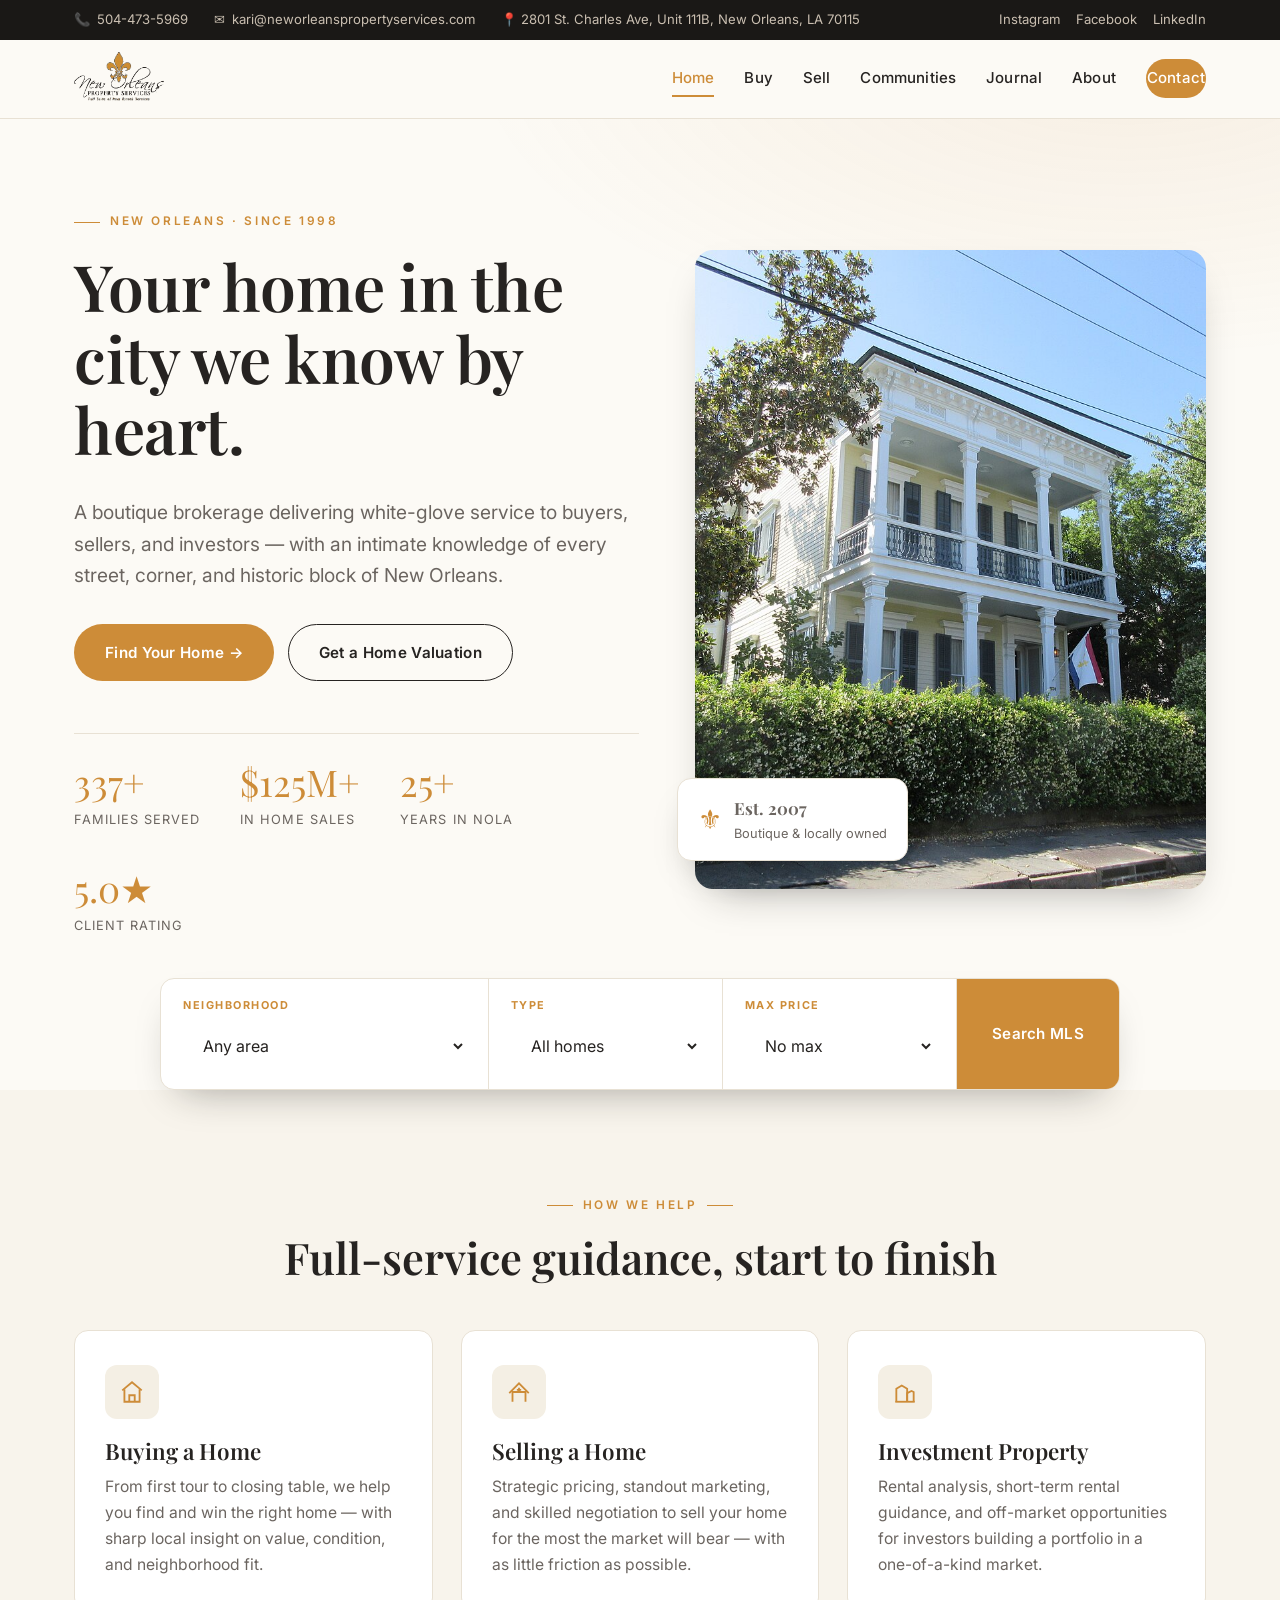
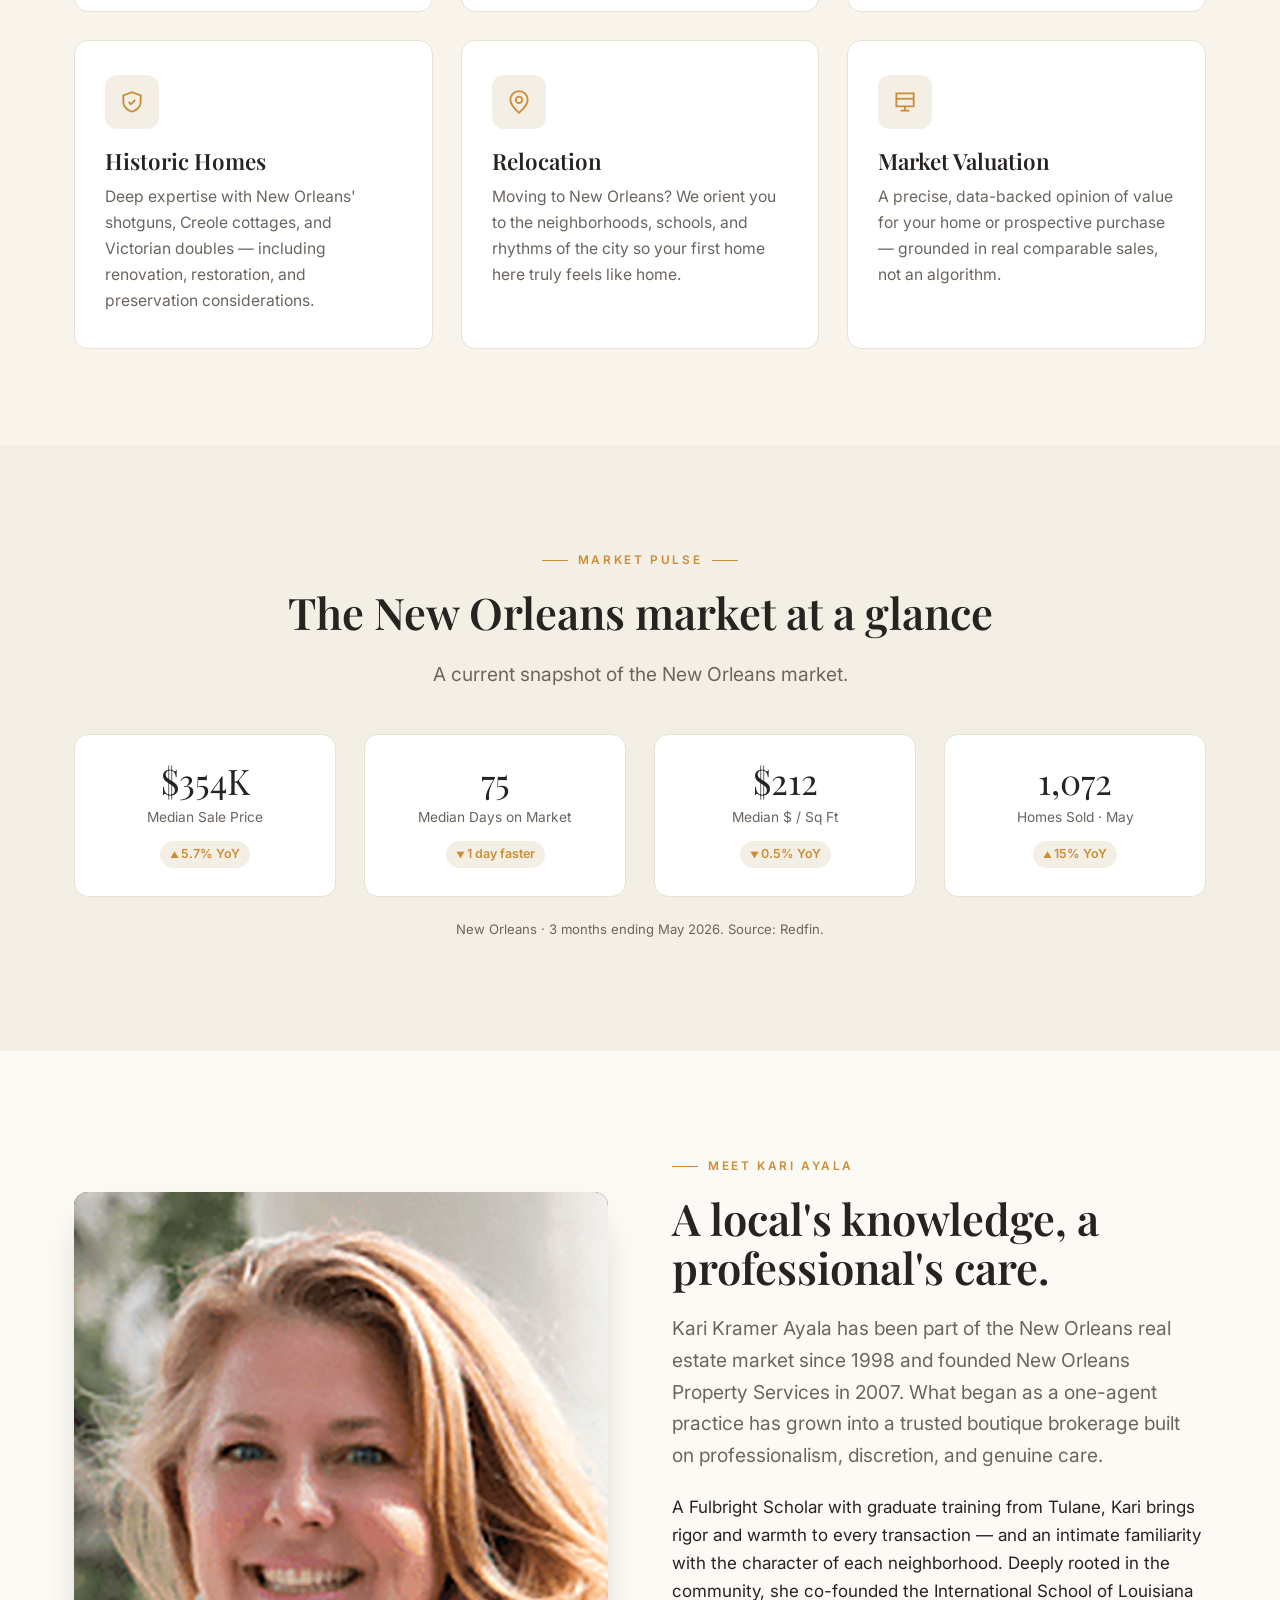
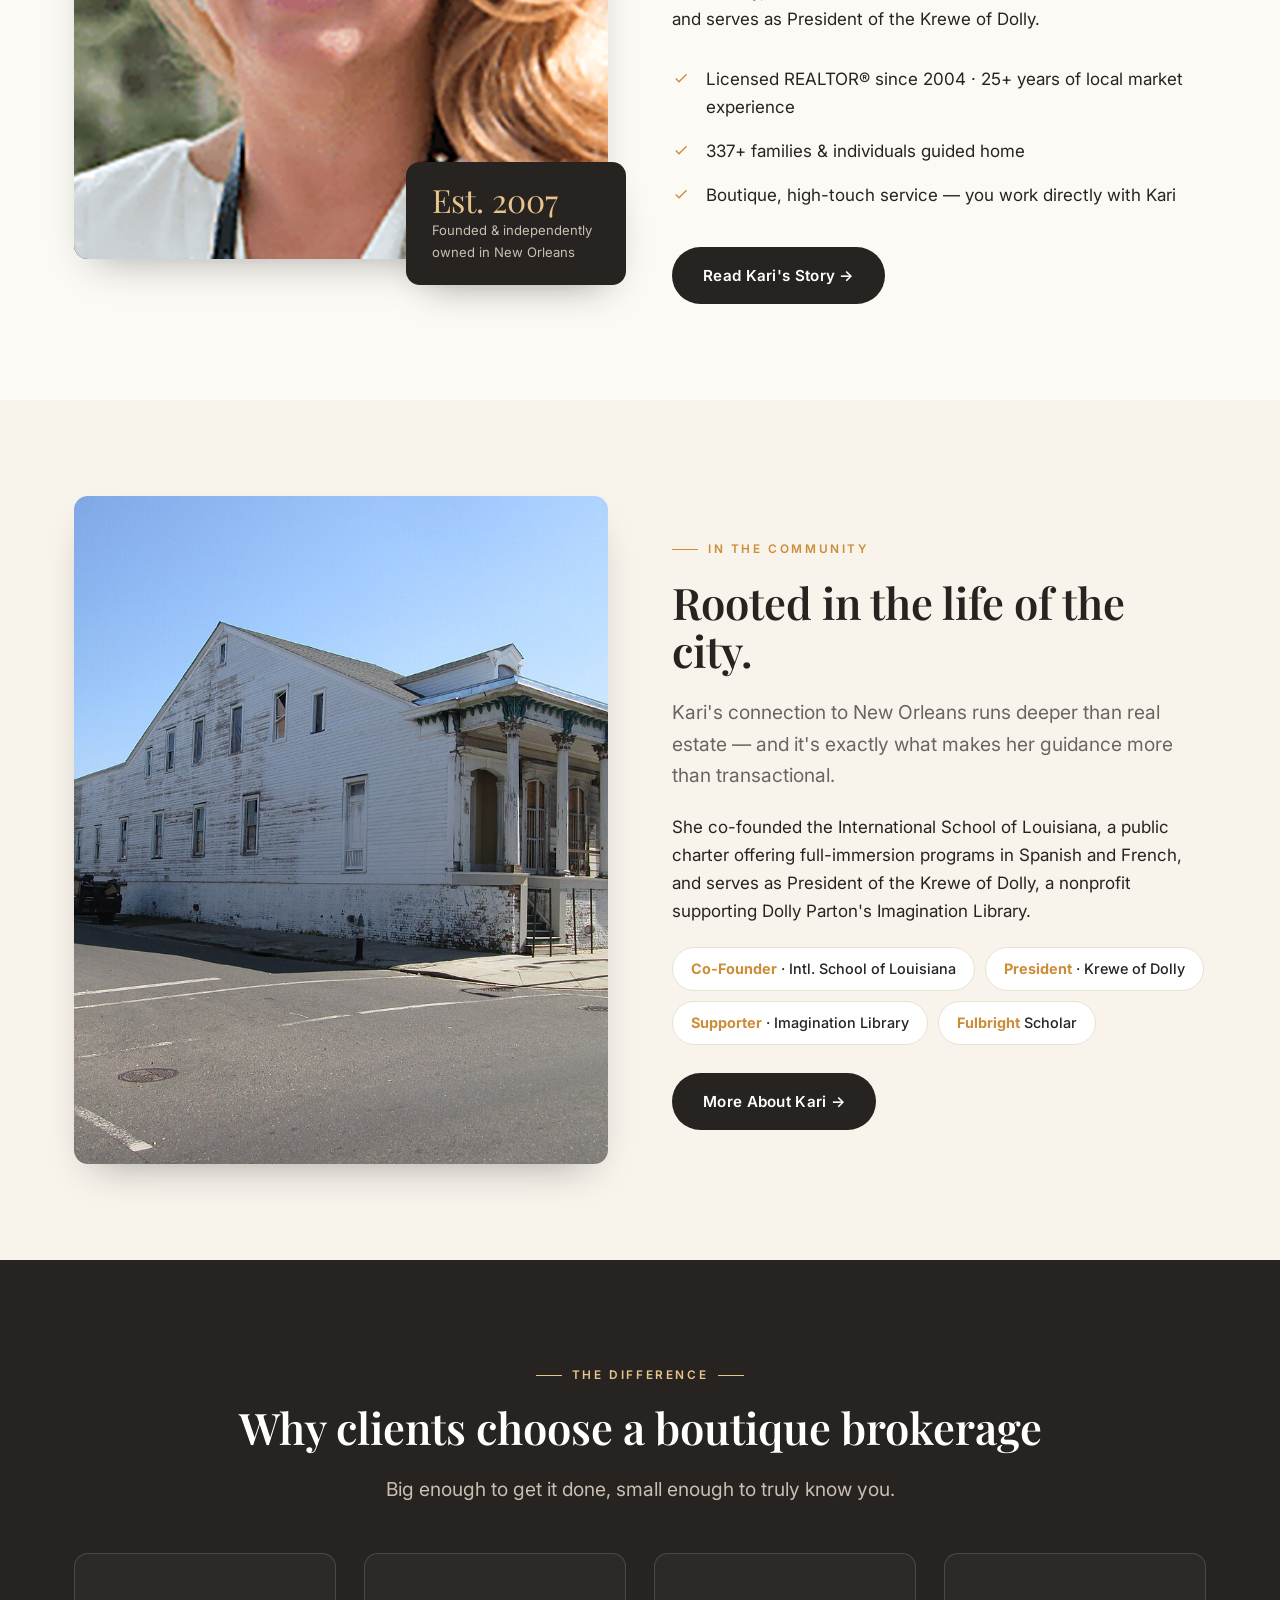
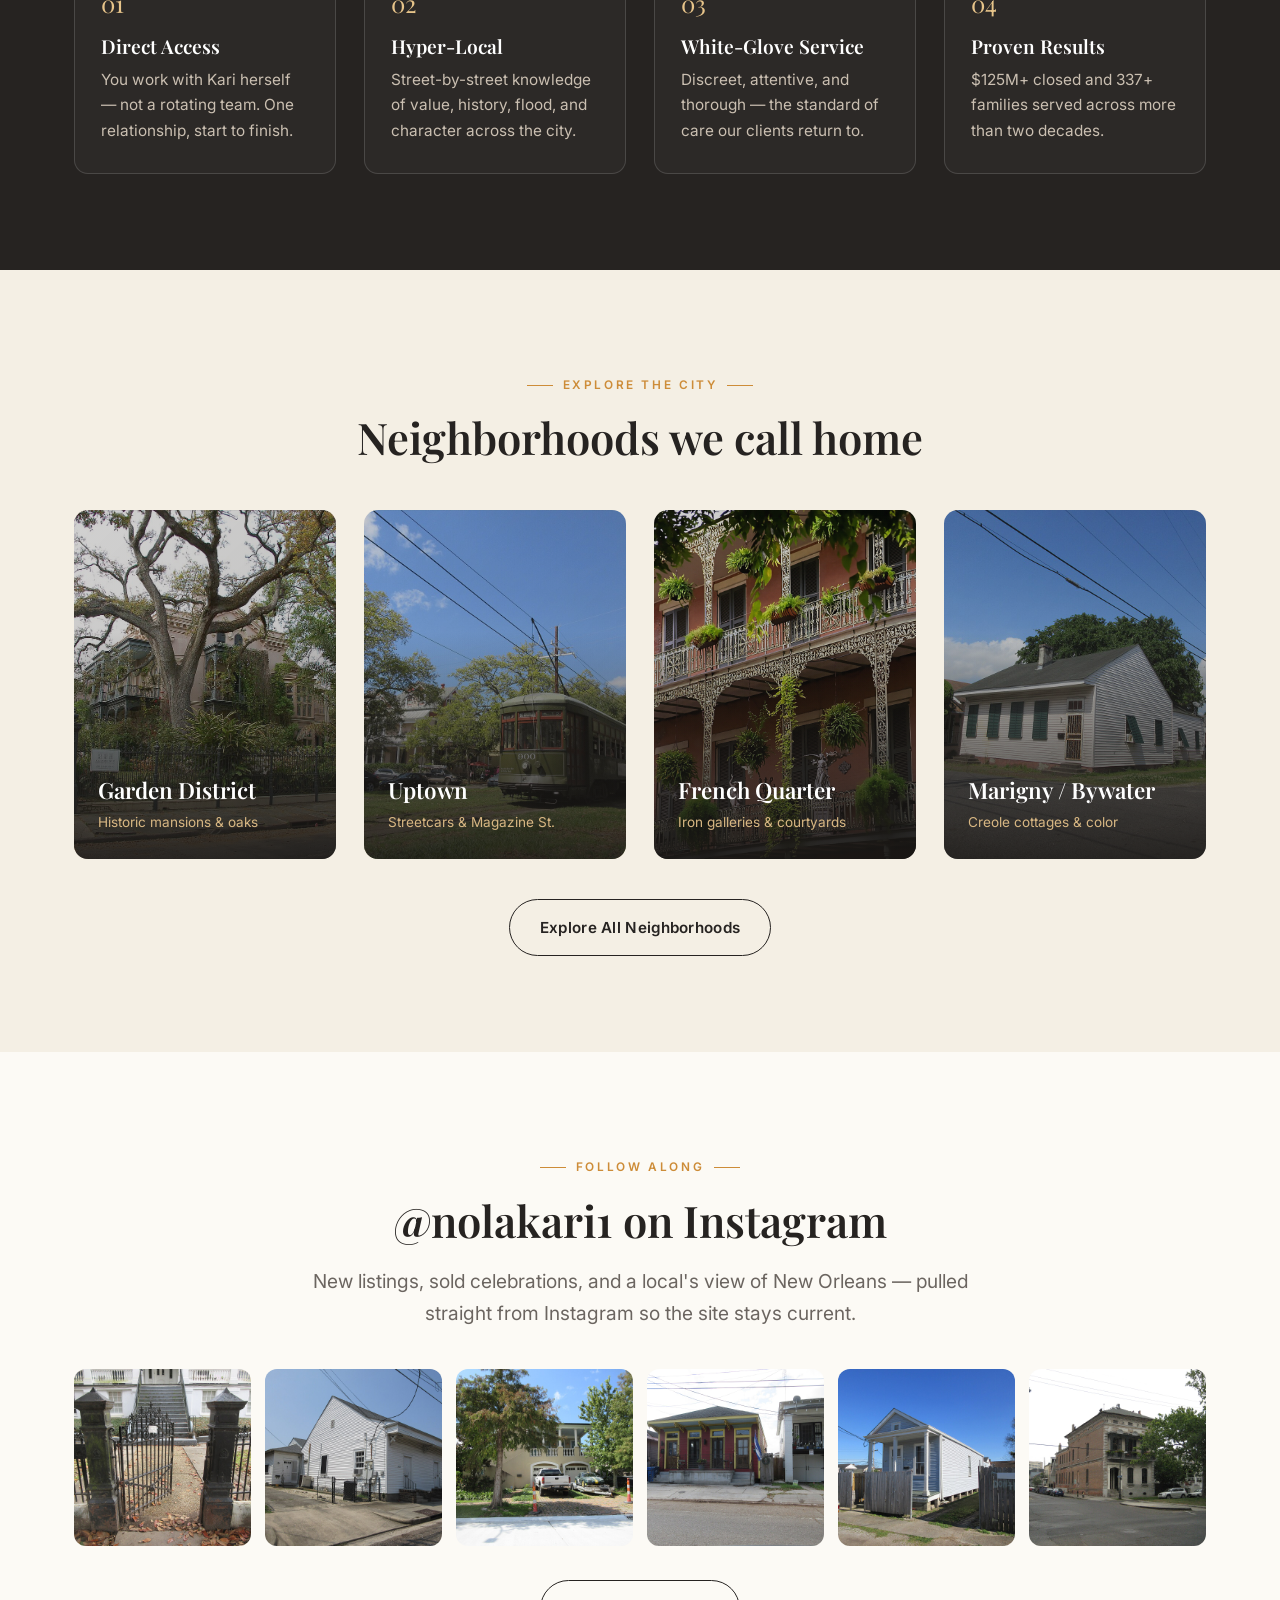
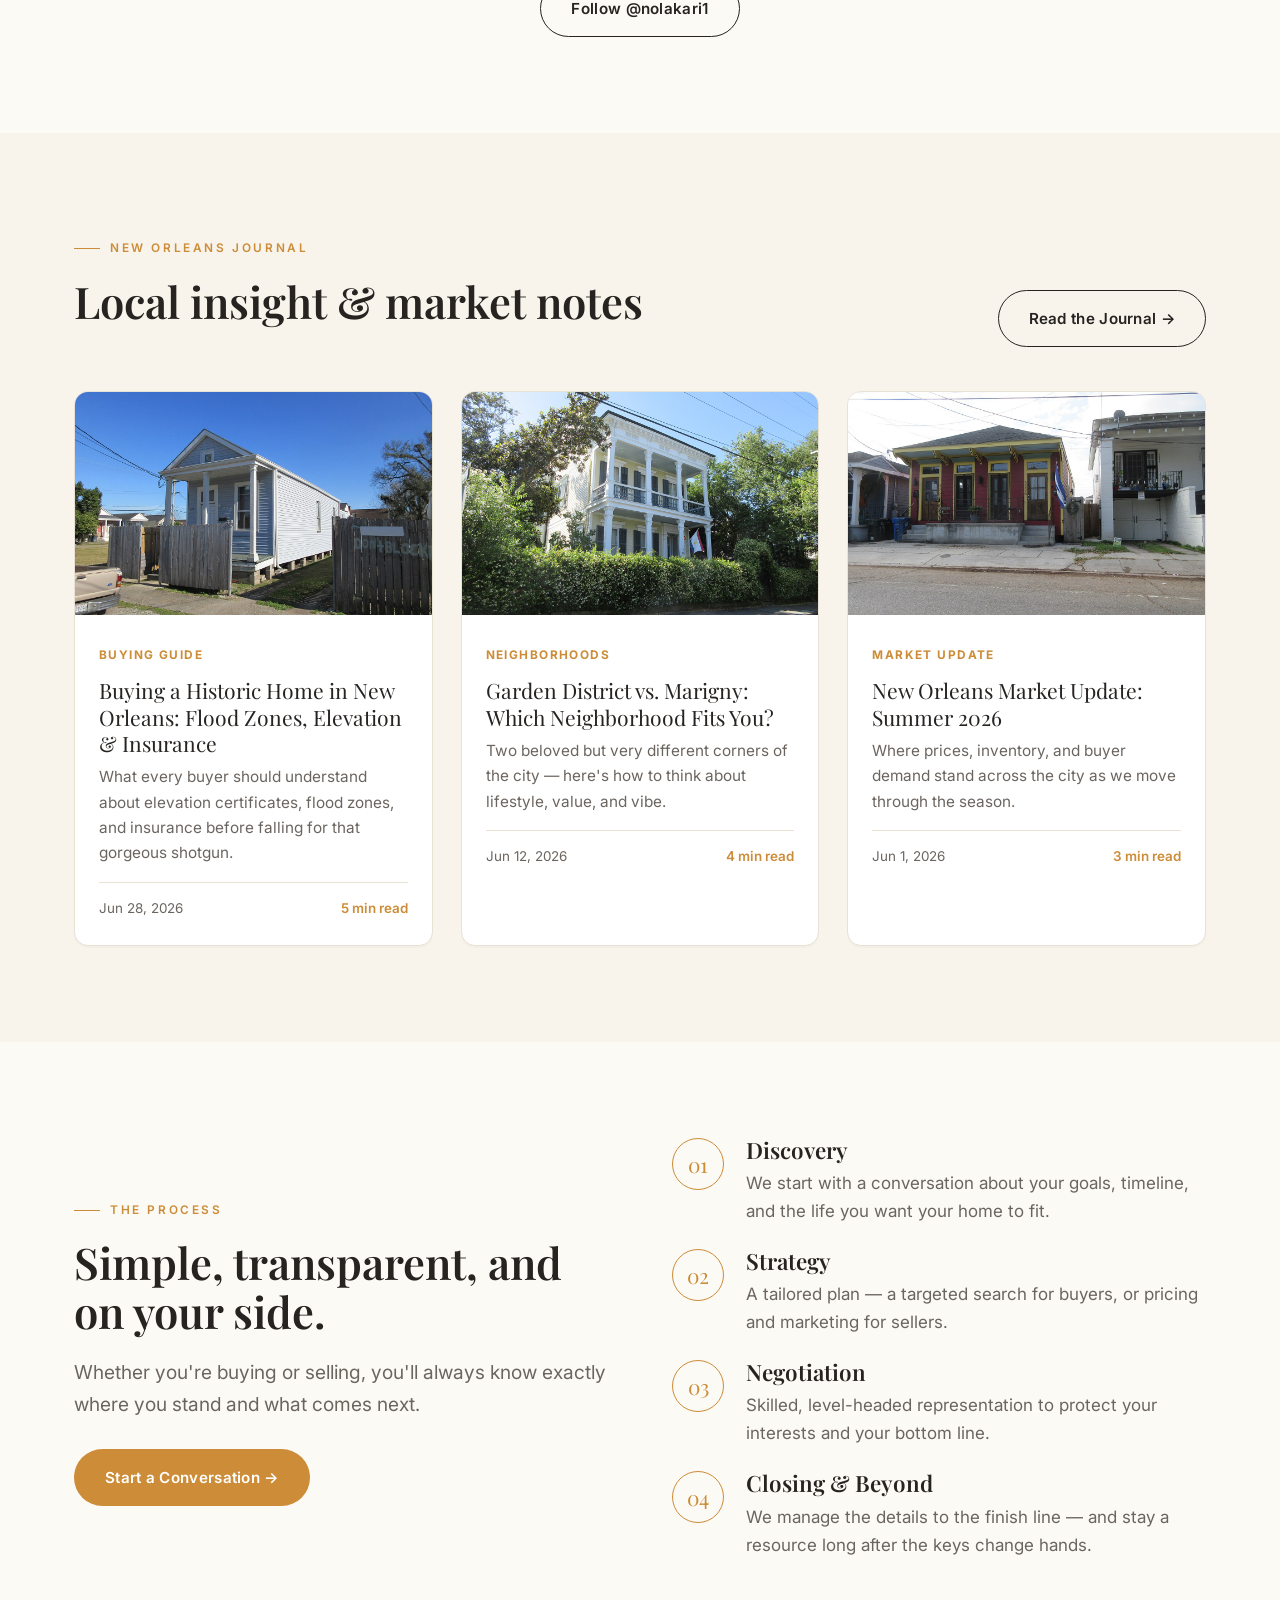
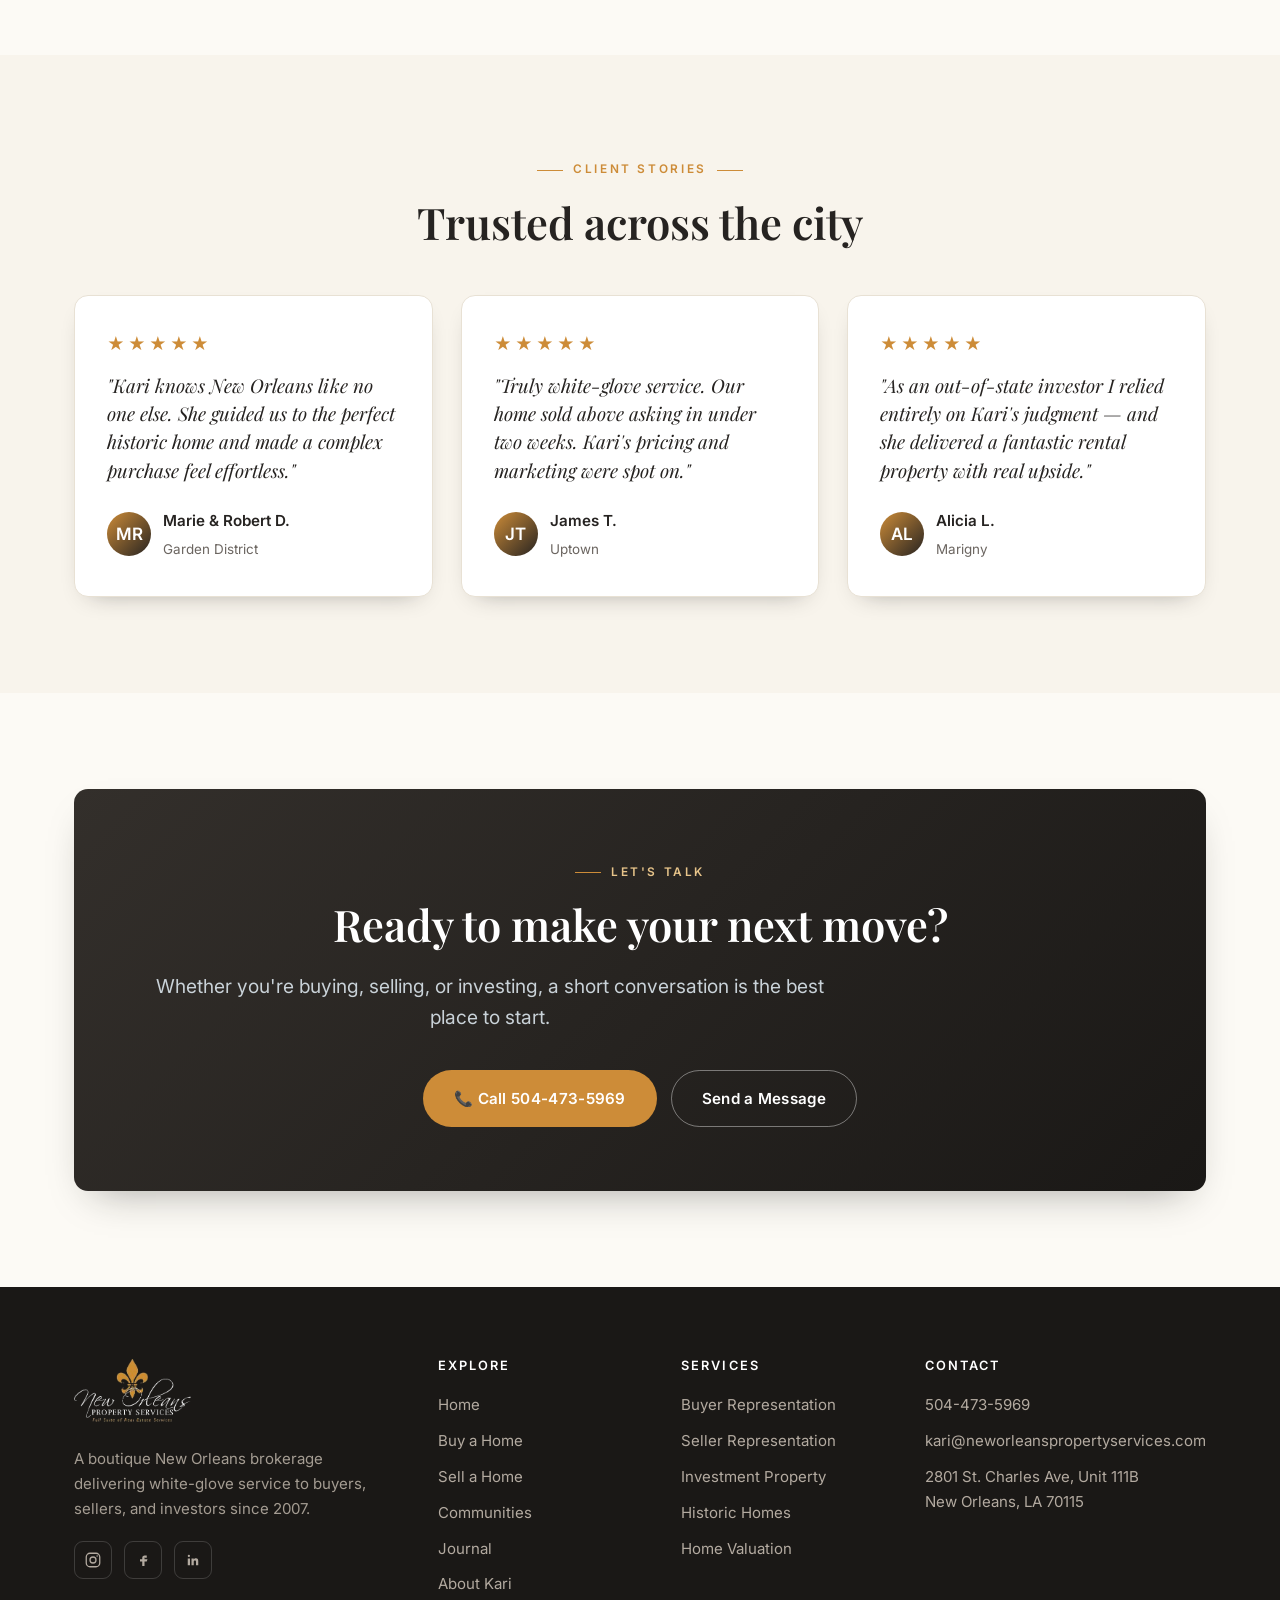
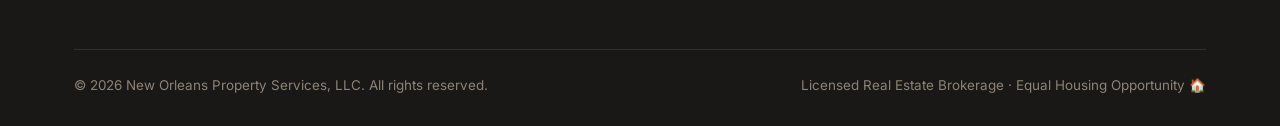
==== index.html @ 8de556d5 "Revert 4 neighborhood tiles to license-clean Commons images (remove Shutterstock/iHOUSEweb stock); a" ====
<!DOCTYPE html>
<html lang="en">
<head>
<meta charset="UTF-8">
<meta name="viewport" content="width=device-width, initial-scale=1">
<title>New Orleans Property Services | Boutique Real Estate — Kari Ayala</title>
<meta name="description" content="Boutique New Orleans real estate brokerage founded in 2007 by Kari Ayala. White-glove service for buyers, sellers & investors — historic homes and local expertise. Call 504-473-5969.">
<link rel="preconnect" href="https://fonts.googleapis.com">
<link rel="preconnect" href="https://fonts.gstatic.com" crossorigin>
<link href="https://fonts.googleapis.com/css2?family=Playfair+Display:wght@500;600;700&family=Inter:wght@400;500;600;700&display=swap" rel="stylesheet">
<link rel="icon" href="assets/logo.png">
<link rel="stylesheet" href="css/styles.css?v=3">
</head>
<body>

<!-- ===== Top bar ===== -->
<div class="topbar">
  <div class="container">
    <div class="topbar__left">
      <span>📞 <a href="tel:5044735969">504-473-5969</a></span>
      <span>✉ <a href="mailto:kari@neworleanspropertyservices.com">kari@neworleanspropertyservices.com</a></span>
      <span>📍 2801 St. Charles Ave, Unit 111B, New Orleans, LA 70115</span>
    </div>
    <div class="topbar__social"><a href="https://www.instagram.com/nolakari1/" target="_blank" rel="noopener">Instagram</a><a href="https://www.facebook.com/neworleanspropertyservices" target="_blank" rel="noopener">Facebook</a><a href="https://www.linkedin.com/in/kari-ayala-2705446/" target="_blank" rel="noopener">LinkedIn</a></div>
  </div>
</div>

<!-- ===== Header ===== -->
<header class="site-header">
  <div class="container">
    <a class="brand" href="index.html"><img class="brand__logo" src="assets/logo-dark.png" alt="New Orleans Property Services"></a>
    <nav class="nav" id="nav">
      <a href="index.html" class="active">Home</a>
      <a href="buyers.html">Buy</a>
      <a href="sellers.html">Sell</a>
      <a href="communities.html">Communities</a>
      <a href="blog.html">Journal</a>
      <a href="about.html">About</a>
      <a href="contact.html" class="btn btn--gold" style="color:#fff">Contact</a>
    </nav>
    <button class="nav-toggle" aria-label="Menu"><span></span><span></span><span></span></button>
  </div>
</header>

<!-- ===== Hero ===== -->
<section class="hero">
  <div class="container hero__grid">
    <div class="hero__text reveal">
      <p class="eyebrow">New Orleans · Since 1998</p>
      <h1>Your home in the city we know by heart.</h1>
      <p class="lead">A boutique brokerage delivering white-glove service to buyers, sellers, and investors — with an intimate knowledge of every street, corner, and historic block of New Orleans.</p>
      <div class="hero__actions">
        <a href="buyers.html" class="btn btn--gold">Find Your Home →</a>
        <a href="sellers.html" class="btn btn--ghost">Get a Home Valuation</a>
      </div>
      <div class="hero__stats">
        <div class="stat"><div class="stat__num">337+</div><div class="stat__label">Families Served</div></div>
        <div class="stat"><div class="stat__num">$125M+</div><div class="stat__label">In Home Sales</div></div>
        <div class="stat"><div class="stat__num">25+</div><div class="stat__label">Years in NOLA</div></div>
        <div class="stat"><div class="stat__num">5.0★</div><div class="stat__label">Client Rating</div></div>
      </div>
    </div>
    <div class="hero__media reveal">
      <img src="assets/nola/gd-mansion.jpg">
      <div class="hero__media-badge"><span class="fleur">⚜</span><span><b>Est. 2007</b><span>Boutique &amp; locally owned</span></span></div>
    </div>
  </div>
</section>

<!-- ===== Search bar (maps to IDX search) ===== -->
<div class="container">
  <form class="searchbar" data-demo>
    <div class="field">
      <label>Neighborhood</label>
      <select><option>Any area</option><option>Garden District</option><option>Uptown</option><option>French Quarter</option><option>Marigny / Bywater</option><option>Lakeview</option><option>Mid-City</option></select>
    </div>
    <div class="field">
      <label>Type</label>
      <select><option>All homes</option><option>Single-family</option><option>Historic / Creole</option><option>Condo</option><option>Multi-family</option><option>Investment</option></select>
    </div>
    <div class="field">
      <label>Max Price</label>
      <select><option>No max</option><option>$400k</option><option>$600k</option><option>$800k</option><option>$1M+</option></select>
    </div>
    <button class="btn btn--gold" type="submit">Search MLS</button>
  </form>
</div>


<!-- ===== Services ===== -->
<section class="section tone-cream">
  <div class="container">
    <div class="center reveal">
      <p class="eyebrow">How We Help</p>
      <h2>Full-service guidance, start to finish</h2>
    </div>
    <div class="grid grid--3 reveal" style="margin-top:48px">
      <div class="service">
        <div class="service__icon"><svg viewBox="0 0 24 24" fill="none" stroke="currentColor" stroke-width="1.7"><path d="M3 10.5 12 3l9 7.5"/><path d="M5 9.5V21h14V9.5"/><path d="M9.5 21v-6h5v6"/></svg></div>
        <h3>Buying a Home</h3>
        <p>From first tour to closing table, we help you find and win the right home — with sharp local insight on value, condition, and neighborhood fit.</p>
      </div>
      <div class="service">
        <div class="service__icon"><svg viewBox="0 0 24 24" fill="none" stroke="currentColor" stroke-width="1.7"><path d="M3 13 12 4l9 9"/><path d="M6 21V12h12v9"/><path d="M12 8v4M10 10h4"/></svg></div>
        <h3>Selling a Home</h3>
        <p>Strategic pricing, standout marketing, and skilled negotiation to sell your home for the most the market will bear — with as little friction as possible.</p>
      </div>
      <div class="service">
        <div class="service__icon"><svg viewBox="0 0 24 24" fill="none" stroke="currentColor" stroke-width="1.7"><path d="M3 21h18"/><path d="M4 21V9l5-3 5 3v12"/><path d="M14 21V13l4-2 2 1v9"/></svg></div>
        <h3>Investment Property</h3>
        <p>Rental analysis, short-term rental guidance, and off-market opportunities for investors building a portfolio in a one-of-a-kind market.</p>
      </div>
      <div class="service">
        <div class="service__icon"><svg viewBox="0 0 24 24" fill="none" stroke="currentColor" stroke-width="1.7"><path d="M12 3 4 6v6c0 5 3.5 7.5 8 9 4.5-1.5 8-4 8-9V6z"/><path d="m9 12 2 2 4-4"/></svg></div>
        <h3>Historic Homes</h3>
        <p>Deep expertise with New Orleans' shotguns, Creole cottages, and Victorian doubles — including renovation, restoration, and preservation considerations.</p>
      </div>
      <div class="service">
        <div class="service__icon"><svg viewBox="0 0 24 24" fill="none" stroke="currentColor" stroke-width="1.7"><circle cx="12" cy="10" r="3"/><path d="M12 2a8 8 0 0 0-8 8c0 5 8 12 8 12s8-7 8-12a8 8 0 0 0-8-8Z"/></svg></div>
        <h3>Relocation</h3>
        <p>Moving to New Orleans? We orient you to the neighborhoods, schools, and rhythms of the city so your first home here truly feels like home.</p>
      </div>
      <div class="service">
        <div class="service__icon"><svg viewBox="0 0 24 24" fill="none" stroke="currentColor" stroke-width="1.7"><path d="M4 4h16v12H4z"/><path d="M4 9h16"/><path d="M8 20h8M12 16v4"/></svg></div>
        <h3>Market Valuation</h3>
        <p>A precise, data-backed opinion of value for your home or prospective purchase — grounded in real comparable sales, not an algorithm.</p>
      </div>
    </div>
  </div>
</section>

<!-- ===== Market pulse ===== -->
<section class="section tone-paper2">
  <div class="container">
    <div class="center reveal">
      <p class="eyebrow">Market Pulse</p>
      <h2>The New Orleans market at a glance</h2>
      <p class="lead center">A current snapshot of the New Orleans market.</p>
    </div>
    <div class="grid grid--4 reveal" style="margin-top:44px">
      <div class="mstat"><div class="n">$354K</div><div class="l">Median Sale Price</div><div class="d up">5.7% YoY</div></div>
      <div class="mstat"><div class="n">75</div><div class="l">Median Days on Market</div><div class="d dn">1 day faster</div></div>
      <div class="mstat"><div class="n">$212</div><div class="l">Median $ / Sq Ft</div><div class="d dn">0.5% YoY</div></div>
      <div class="mstat"><div class="n">1,072</div><div class="l">Homes Sold &middot; May</div><div class="d up">15% YoY</div></div>
    </div>
    <p class="center" style="color:var(--muted);font-size:.82rem;margin-top:22px">New Orleans &middot; 3 months ending May 2026. Source: <a href="https://www.redfin.com/city/14233/LA/New-Orleans/housing-market" target="_blank" rel="noopener">Redfin</a>.</p>
  </div>
</section>

<!-- ===== About split ===== -->
<section class="section">
  <div class="container">
    <div class="split">
      <div class="split__media reveal">
        <img src="assets/kari.png" alt="Kari Ayala, founder of New Orleans Property Services">
        <div class="split__badge"><div class="num">Est. 2007</div><div class="lbl">Founded &amp; independently owned in New Orleans</div></div>
      </div>
      <div class="reveal">
        <p class="eyebrow">Meet Kari Ayala</p>
        <h2>A local's knowledge, a professional's care.</h2>
        <p class="lead">Kari Kramer Ayala has been part of the New Orleans real estate market since 1998 and founded New Orleans Property Services in 2007. What began as a one-agent practice has grown into a trusted boutique brokerage built on professionalism, discretion, and genuine care.</p>
        <p>A Fulbright Scholar with graduate training from Tulane, Kari brings rigor and warmth to every transaction — and an intimate familiarity with the character of each neighborhood. Deeply rooted in the community, she co-founded the International School of Louisiana and serves as President of the Krewe of Dolly.</p>
        <ul class="check">
          <li>Licensed REALTOR® since 2004 · 25+ years of local market experience</li>
          <li>337+ families &amp; individuals guided home</li>
          <li>Boutique, high-touch service — you work directly with Kari</li>
        </ul>
        <div style="margin-top:30px"><a href="about.html" class="btn btn--dark">Read Kari's Story →</a></div>
      </div>
    </div>
  </div>
</section>

<!-- ===== In the community ===== -->
<section class="section tone-cream">
  <div class="container">
    <div class="split">
      <div class="split__media reveal"><img src="assets/nola/foti-mansion.jpg" alt="An elegant historic New Orleans mansion"></div>
      <div class="reveal">
        <p class="eyebrow">In the Community</p>
        <h2>Rooted in the life of the city.</h2>
        <p class="lead">Kari's connection to New Orleans runs deeper than real estate — and it's exactly what makes her guidance more than transactional.</p>
        <p>She co-founded the International School of Louisiana, a public charter offering full-immersion programs in Spanish and French, and serves as President of the Krewe of Dolly, a nonprofit supporting Dolly Parton's Imagination Library.</p>
        <ul class="pills">
          <li><b>Co-Founder</b> · Intl. School of Louisiana</li>
          <li><b>President</b> · Krewe of Dolly</li>
          <li><b>Supporter</b> · Imagination Library</li>
          <li><b>Fulbright</b> Scholar</li>
        </ul>
        <div style="margin-top:28px"><a href="about.html" class="btn btn--dark">More About Kari →</a></div>
      </div>
    </div>
  </div>
</section>

<!-- ===== Why choose (dark) ===== -->
<section class="section tone-dark">
  <div class="container">
    <div class="center reveal">
      <p class="eyebrow">The Difference</p>
      <h2>Why clients choose a boutique brokerage</h2>
      <p class="lead center">Big enough to get it done, small enough to truly know you.</p>
    </div>
    <div class="grid grid--4 reveal" style="margin-top:48px">
      <div class="value"><div class="num">01</div><h3>Direct Access</h3><p>You work with Kari herself — not a rotating team. One relationship, start to finish.</p></div>
      <div class="value"><div class="num">02</div><h3>Hyper-Local</h3><p>Street-by-street knowledge of value, history, flood, and character across the city.</p></div>
      <div class="value"><div class="num">03</div><h3>White-Glove Service</h3><p>Discreet, attentive, and thorough — the standard of care our clients return to.</p></div>
      <div class="value"><div class="num">04</div><h3>Proven Results</h3><p>$125M+ closed and 337+ families served across more than two decades.</p></div>
    </div>
  </div>
</section>

<!-- ===== Neighborhoods ===== -->
<section class="section tone-paper2">
  <div class="container">
    <div class="center reveal">
      <p class="eyebrow">Explore the City</p>
      <h2>Neighborhoods we call home</h2>
    </div>
    <div class="grid grid--4 reveal" style="margin-top:48px">
      <a class="hood" href="communities.html" style="background-image:linear-gradient(135deg,rgba(26,24,22,.2),rgba(26,24,22,.3)),url('assets/nola/gd-2008.jpg')"><span class="hood__label"><h3>Garden District</h3><span>Historic mansions &amp; oaks</span></span></a>
      <a class="hood" href="communities.html" style="background-image:linear-gradient(135deg,rgba(26,24,22,.2),rgba(26,24,22,.3)),url('assets/nola/streetcar.jpg')"><span class="hood__label"><h3>Uptown</h3><span>Streetcars &amp; Magazine St.</span></span></a>
      <a class="hood" href="communities.html" style="background-image:linear-gradient(135deg,rgba(26,24,22,.2),rgba(26,24,22,.3)),url('assets/nola/fq-balcony.jpg')"><span class="hood__label"><h3>French Quarter</h3><span>Iron galleries &amp; courtyards</span></span></a>
      <a class="hood" href="communities.html" style="background-image:linear-gradient(135deg,rgba(26,24,22,.2),rgba(26,24,22,.3)),url('assets/nola/marigny-cottage.jpg')"><span class="hood__label"><h3>Marigny / Bywater</h3><span>Creole cottages &amp; color</span></span></a>
    </div>
    <div class="center" style="margin-top:40px"><a href="communities.html" class="btn btn--ghost">Explore All Neighborhoods</a></div>
  </div>
</section>

<!-- ===== Instagram ===== -->
<section class="section">
  <div class="container">
    <div class="center reveal">
      <p class="eyebrow">Follow Along</p>
      <h2>@nolakari1 on Instagram</h2>
      <p class="lead center">New listings, sold celebrations, and a local's view of New Orleans — pulled straight from Instagram so the site stays current.</p>
    </div>
    <div class="ig-grid reveal" style="margin-top:40px">
      <a href="#" class="ig-tile" style="background-image:url('assets/nola/hoffman-mansion.jpg')"></a>
      <a href="#" class="ig-tile" style="background-image:url('assets/nola/bywater-cottage.jpg')"></a>
      <a href="#" class="ig-tile" style="background-image:url('assets/nola/lakeview.jpg')"></a>
      <a href="#" class="ig-tile" style="background-image:url('assets/nola/midcity.jpg')"></a>
      <a href="#" class="ig-tile" style="background-image:url('assets/nola/shotgun-01.jpg')"></a>
      <a href="#" class="ig-tile" style="background-image:url('assets/nola/lanaux-mansion.jpg')"></a>
    </div>
    <div class="center" style="margin-top:34px"><a href="#" class="btn btn--ghost">Follow @nolakari1</a></div>
  </div>
</section>

<!-- ===== NOLA Journal ===== -->
<section class="section tone-cream">
  <div class="container">
    <div class="reveal" style="display:flex;justify-content:space-between;align-items:flex-end;flex-wrap:wrap;gap:16px">
      <div><p class="eyebrow">New Orleans Journal</p><h2>Local insight &amp; market notes</h2></div>
      <a href="blog.html" class="btn btn--ghost">Read the Journal →</a>
    </div>
    <div class="grid grid--3 reveal" style="margin-top:44px">
      <article class="card post">
        <div class="post__media" style="background-image:url('assets/nola/shotgun-01.jpg')"></div>
        <div class="post__body">
          <span class="post__cat">Buying Guide</span>
          <a href="blog.html" class="post__title" style="display:block">Buying a Historic Home in New Orleans: Flood Zones, Elevation &amp; Insurance</a>
          <p class="post__excerpt">What every buyer should understand about elevation certificates, flood zones, and insurance before falling for that gorgeous shotgun.</p>
          <div class="post__meta"><span>Jun 28, 2026</span><span class="post__read">5 min read</span></div>
        </div>
      </article>
      <article class="card post">
        <div class="post__media" style="background-image:url('assets/nola/gd-mansion.jpg')"></div>
        <div class="post__body">
          <span class="post__cat">Neighborhoods</span>
          <a href="blog.html" class="post__title" style="display:block">Garden District vs. Marigny: Which Neighborhood Fits You?</a>
          <p class="post__excerpt">Two beloved but very different corners of the city — here's how to think about lifestyle, value, and vibe.</p>
          <div class="post__meta"><span>Jun 12, 2026</span><span class="post__read">4 min read</span></div>
        </div>
      </article>
      <article class="card post">
        <div class="post__media" style="background-image:url('assets/nola/midcity.jpg')"></div>
        <div class="post__body">
          <span class="post__cat">Market Update</span>
          <a href="blog.html" class="post__title" style="display:block">New Orleans Market Update: Summer 2026</a>
          <p class="post__excerpt">Where prices, inventory, and buyer demand stand across the city as we move through the season.</p>
          <div class="post__meta"><span>Jun 1, 2026</span><span class="post__read">3 min read</span></div>
        </div>
      </article>
    </div>
  </div>
</section>

<!-- ===== Process ===== -->
<section class="section">
  <div class="container">
    <div class="split">
      <div class="reveal">
        <p class="eyebrow">The Process</p>
        <h2>Simple, transparent, and on your side.</h2>
        <p class="lead">Whether you're buying or selling, you'll always know exactly where you stand and what comes next.</p>
        <div style="margin-top:28px"><a href="contact.html" class="btn btn--gold">Start a Conversation →</a></div>
      </div>
      <div class="steps reveal">
        <div class="step"><div class="step__no"></div><div><h3>Discovery</h3><p>We start with a conversation about your goals, timeline, and the life you want your home to fit.</p></div></div>
        <div class="step"><div class="step__no"></div><div><h3>Strategy</h3><p>A tailored plan — a targeted search for buyers, or pricing and marketing for sellers.</p></div></div>
        <div class="step"><div class="step__no"></div><div><h3>Negotiation</h3><p>Skilled, level-headed representation to protect your interests and your bottom line.</p></div></div>
        <div class="step"><div class="step__no"></div><div><h3>Closing &amp; Beyond</h3><p>We manage the details to the finish line — and stay a resource long after the keys change hands.</p></div></div>
      </div>
    </div>
  </div>
</section>

<!-- ===== Testimonials ===== -->
<section class="section tone-cream">
  <div class="container">
    <div class="center reveal">
      <p class="eyebrow">Client Stories</p>
      <h2>Trusted across the city</h2>
    </div>
    <div class="grid grid--3 reveal" style="margin-top:48px">
      <div class="quote">
        <div class="quote__stars">★★★★★</div>
        <p>"Kari knows New Orleans like no one else. She guided us to the perfect historic home and made a complex purchase feel effortless."</p>
        <div class="quote__by"><span class="quote__avatar">MR</span><span><span class="quote__name">Marie &amp; Robert D.</span><br><span class="quote__loc">Garden District</span></span></div>
      </div>
      <div class="quote">
        <div class="quote__stars">★★★★★</div>
        <p>"Truly white-glove service. Our home sold above asking in under two weeks. Kari's pricing and marketing were spot on."</p>
        <div class="quote__by"><span class="quote__avatar">JT</span><span><span class="quote__name">James T.</span><br><span class="quote__loc">Uptown</span></span></div>
      </div>
      <div class="quote">
        <div class="quote__stars">★★★★★</div>
        <p>"As an out-of-state investor I relied entirely on Kari's judgment — and she delivered a fantastic rental property with real upside."</p>
        <div class="quote__by"><span class="quote__avatar">AL</span><span><span class="quote__name">Alicia L.</span><br><span class="quote__loc">Marigny</span></span></div>
      </div>
    </div>
  </div>
</section>

<!-- ===== CTA ===== -->
<section class="section">
  <div class="container">
    <div class="cta-band reveal">
      <p class="eyebrow" style="justify-content:center;color:var(--brass-soft)">Let's Talk</p>
      <h2>Ready to make your next move?</h2>
      <p class="lead center" style="color:#c9d2d8">Whether you're buying, selling, or investing, a short conversation is the best place to start.</p>
      <div style="display:flex;gap:14px;justify-content:center;flex-wrap:wrap;margin-top:26px">
        <a href="tel:5044735969" class="btn btn--gold">📞 Call 504-473-5969</a>
        <a href="contact.html" class="btn btn--outline">Send a Message</a>
      </div>
    </div>
  </div>
</section>

<!-- ===== Footer ===== -->
<footer class="site-footer">
  <div class="container">
    <div class="footer-grid">
      <div class="footer-brand">
        <a class="brand" href="index.html"><img class="brand__logo brand__logo--footer" src="assets/logo.png" alt="New Orleans Property Services"></a>
        <p>A boutique New Orleans brokerage delivering white-glove service to buyers, sellers, and investors since 2007.</p>
        <div class="footer-social">
          <a href="https://www.instagram.com/nolakari1/" target="_blank" rel="noopener" aria-label="Instagram"><svg viewBox="0 0 24 24" fill="none" stroke="currentColor" stroke-width="1.7"><rect x="3" y="3" width="18" height="18" rx="5"/><circle cx="12" cy="12" r="4"/><circle cx="17.5" cy="6.5" r="1" fill="currentColor" stroke="none"/></svg></a>
          <a href="https://www.facebook.com/neworleanspropertyservices" target="_blank" rel="noopener" aria-label="Facebook"><svg viewBox="0 0 24 24" fill="currentColor"><path d="M14 9h3V6h-3c-1.7 0-3 1.3-3 3v2H8v3h3v6h3v-6h3l1-3h-4V9c0-.6.4-1 1-1Z"/></svg></a>
          <a href="https://www.linkedin.com/in/kari-ayala-2705446/" target="_blank" rel="noopener" aria-label="LinkedIn"><svg viewBox="0 0 24 24" fill="currentColor"><path d="M6.5 8A1.5 1.5 0 1 0 6.5 5a1.5 1.5 0 0 0 0 3ZM5 10h3v9H5zM10 10h3v1.3c.5-.8 1.6-1.5 3-1.5 2.3 0 3 1.5 3 3.8V19h-3v-4.6c0-1.1-.4-1.8-1.4-1.8-1 0-1.6.7-1.6 1.8V19h-3z"/></svg></a>
        </div>
      </div>
      <div>
        <h4>Explore</h4>
        <ul class="footer-links">
          <li><a href="index.html">Home</a></li>
          <li><a href="buyers.html">Buy a Home</a></li>
          <li><a href="sellers.html">Sell a Home</a></li>
          <li><a href="communities.html">Communities</a></li>
          <li><a href="blog.html">Journal</a></li>
          <li><a href="about.html">About Kari</a></li>
        </ul>
      </div>
      <div>
        <h4>Services</h4>
        <ul class="footer-links">
          <li><a href="buyers.html">Buyer Representation</a></li>
          <li><a href="sellers.html">Seller Representation</a></li>
          <li><a href="buyers.html">Investment Property</a></li>
          <li><a href="communities.html">Historic Homes</a></li>
          <li><a href="sellers.html">Home Valuation</a></li>
        </ul>
      </div>
      <div>
        <h4>Contact</h4>
        <ul class="footer-links">
          <li><a href="tel:5044735969">504-473-5969</a></li>
          <li><a href="mailto:kari@neworleanspropertyservices.com">kari@neworleanspropertyservices.com</a></li>
          <li>2801 St. Charles Ave, Unit 111B<br>New Orleans, LA 70115</li>
        </ul>
      </div>
    </div>
    <div class="footer-bottom">
      <span>© <span data-year>2026</span> New Orleans Property Services, LLC. All rights reserved.</span>
      <span>Licensed Real Estate Brokerage · Equal Housing Opportunity 🏠</span>
    </div>
  </div>
</footer>

<script src="js/main.js"></script>
</body>
</html>
---- css/styles.css ----
/* =========================================================
   New Orleans Property Services — Design Preview
   Palette: deep navy ink, warm brass, cream paper
   Type:    Playfair Display (headings) + Inter (body)
   ========================================================= */

:root{
  --ink:#262321;
  --ink-2:#332f2b;
  --ink-3:#1a1816;
  --brass:#cd8c38;
  --brass-2:#dda253;
  --brass-soft:#e7c48a;
  --cream:#f8f4ec;
  --paper:#fcfaf5;
  --paper-2:#f4efe4;
  --muted:#6b6560;
  --line:#e8e1d4;
  --white:#ffffff;
  --shadow:0 18px 40px -20px rgba(26,24,22,.4);
  --shadow-sm:0 10px 24px -16px rgba(26,24,22,.45);
  --radius:14px;
  --radius-sm:8px;
  --maxw:1180px;
  --serif:"Playfair Display",Georgia,"Times New Roman",serif;
  --sans:"Inter",-apple-system,BlinkMacSystemFont,"Segoe UI",Roboto,Helvetica,Arial,sans-serif;
}

*{box-sizing:border-box}
html{scroll-behavior:smooth}
body{
  margin:0;
  font-family:var(--sans);
  color:var(--ink);
  background:var(--paper);
  line-height:1.65;
  -webkit-font-smoothing:antialiased;
  font-size:17px;
}
img{max-width:100%;display:block}
a{color:inherit;text-decoration:none}

h1,h2,h3,h4{font-family:var(--serif);font-weight:600;line-height:1.12;color:var(--ink);margin:0 0 .5em}
h1{font-size:clamp(2.4rem,5vw,4rem);letter-spacing:-.5px}
h2{font-size:clamp(1.9rem,3.4vw,2.9rem)}
h3{font-size:1.4rem}
p{margin:0 0 1.1em}

.container{max-width:var(--maxw);margin:0 auto;padding:0 24px}
.section{padding:96px 0}
.section--tight{padding:64px 0}
.center{text-align:center}
.lead{font-size:1.2rem;color:var(--muted);max-width:60ch}
.center .lead{margin-left:auto;margin-right:auto}

.eyebrow{
  font-family:var(--sans);
  text-transform:uppercase;
  letter-spacing:.22em;
  font-size:.74rem;
  font-weight:600;
  color:var(--brass);
  margin:0 0 18px;
  display:inline-flex;
  align-items:center;
  gap:10px;
}
.eyebrow::before{content:"";width:26px;height:1px;background:var(--brass);display:inline-block}
.center .eyebrow::after{content:"";width:26px;height:1px;background:var(--brass);display:inline-block}

/* ---------- Buttons ---------- */
.btn{
  display:inline-flex;align-items:center;gap:9px;
  font-weight:600;font-size:.95rem;letter-spacing:.02em;
  padding:15px 30px;border-radius:40px;cursor:pointer;
  border:1.5px solid transparent;transition:.25s ease;
  font-family:var(--sans);
}
.btn--gold{background:var(--brass);color:#fff}
.btn--gold:hover{background:var(--ink);transform:translateY(-2px);box-shadow:var(--shadow-sm)}
.btn--outline{border-color:rgba(255,255,255,.4);color:#fff}
.btn--outline:hover{background:#fff;color:var(--ink);border-color:#fff}
.btn--dark{background:var(--ink);color:#fff}
.btn--dark:hover{background:var(--brass);transform:translateY(-2px)}
.btn--ghost{border-color:var(--ink);color:var(--ink)}
.btn--ghost:hover{background:var(--ink);color:#fff}

/* ---------- Header ---------- */
.topbar{background:var(--ink-3);color:#cabfb1;font-size:.82rem}
.topbar .container{display:flex;justify-content:space-between;align-items:center;padding-top:9px;padding-bottom:9px;flex-wrap:wrap;gap:6px}
.topbar a{color:#cabfb1;transition:.2s}
.topbar a:hover{color:var(--brass-soft)}
.topbar__left span{margin-right:22px;display:inline-flex;align-items:center;gap:7px}
.topbar__social a{margin-left:16px}

.site-header{
  position:sticky;top:0;z-index:50;
  background:rgba(252,250,245,.88);
  backdrop-filter:blur(12px);
  border-bottom:1px solid var(--line);
}
.site-header .container{display:flex;align-items:center;justify-content:space-between;padding-top:12px;padding-bottom:12px}
.brand{display:flex;align-items:center;gap:14px}
.brand__logo{height:54px;width:auto;display:block}
.brand__logo--footer{height:70px}

.nav{display:flex;align-items:center;gap:30px}
.nav a{font-size:.94rem;font-weight:500;color:var(--ink);position:relative;padding:6px 0;letter-spacing:.01em}
.nav a::after{content:"";position:absolute;left:0;bottom:0;width:0;height:2px;background:var(--brass);transition:width .25s}
.nav a:hover::after,.nav a.active::after{width:100%}
.nav a:hover{color:var(--brass)}
.nav a.active{color:var(--brass)}
.nav a.btn.btn--gold::after{display:none}
.nav a.btn.btn--gold:hover{color:#fff}

.nav-toggle{display:none;background:none;border:0;cursor:pointer;padding:8px;flex-direction:column;gap:5px}
.nav-toggle span{width:24px;height:2px;background:var(--ink);display:block;transition:.25s}

/* ---------- Hero (light / airy) ---------- */
.hero{position:relative;overflow:hidden;background:
  radial-gradient(1100px 520px at 88% -8%,rgba(205,140,56,.10),transparent 60%),
  var(--paper)}
.hero__grid{display:grid;grid-template-columns:1.05fr .95fr;gap:56px;align-items:center;padding:84px 24px 88px}
.hero h1{color:var(--ink);max-width:16ch}
.hero .lead{color:var(--muted);max-width:50ch}
.hero__actions{display:flex;gap:14px;flex-wrap:wrap;margin-top:32px}
.hero__stats{display:flex;gap:40px;flex-wrap:wrap;margin-top:52px;padding-top:30px;border-top:1px solid var(--line)}
.stat__num{font-family:var(--serif);font-size:2.3rem;color:var(--brass);line-height:1}
.stat__label{font-size:.8rem;letter-spacing:.08em;text-transform:uppercase;color:var(--muted);margin-top:8px}
.hero__media{position:relative}
.hero__media img{width:100%;aspect-ratio:4/5;object-fit:cover;border-radius:18px;box-shadow:var(--shadow);background:linear-gradient(135deg,#332f2b,#1a1816)}
.hero__media-badge{position:absolute;left:-18px;bottom:28px;background:#fff;border:1px solid var(--line);border-radius:14px;padding:16px 20px;box-shadow:var(--shadow);display:flex;align-items:center;gap:12px}
.hero__media-badge .fleur{color:var(--brass);font-size:1.7rem;line-height:1}
.hero__media-badge b{font-family:var(--serif);font-size:1.05rem;display:block}
.hero__media-badge span{font-size:.8rem;color:var(--muted)}

/* ---------- Search bar ---------- */
.searchbar{background:#fff;border-radius:var(--radius);box-shadow:var(--shadow);
  margin:-46px auto 0;position:relative;z-index:5;max-width:960px;
  display:grid;grid-template-columns:1.4fr 1fr 1fr auto;gap:0;overflow:hidden;border:1px solid var(--line)}
.searchbar .field{padding:18px 22px;border-right:1px solid var(--line)}
.searchbar label{display:block;font-size:.68rem;text-transform:uppercase;letter-spacing:.14em;color:var(--brass);font-weight:700;margin-bottom:6px}
.searchbar select,.searchbar input{border:0;font-size:1rem;font-family:var(--sans);color:var(--ink);width:100%;background:transparent;outline:none}
.searchbar .btn{border-radius:0;margin:0;height:100%;padding:0 34px}

/* ---------- Cards / grids ---------- */
.grid{display:grid;gap:28px}
.grid--3{grid-template-columns:repeat(3,1fr)}
.grid--2{grid-template-columns:repeat(2,1fr)}
.grid--4{grid-template-columns:repeat(4,1fr)}

.card{background:#fff;border:1px solid var(--line);border-radius:var(--radius);overflow:hidden;
  transition:.28s ease;box-shadow:0 2px 0 rgba(26,24,22,.02)}
.card:hover{transform:translateY(-6px);box-shadow:var(--shadow)}

/* Property card */
.property__media{position:relative;aspect-ratio:4/3;background:linear-gradient(135deg,#332f2b,#1a1816);background-size:cover;background-position:center}
.property__tag{position:absolute;top:14px;left:14px;background:var(--brass);color:#fff;font-size:.72rem;font-weight:600;letter-spacing:.05em;text-transform:uppercase;padding:6px 12px;border-radius:30px}
.property__price{position:absolute;bottom:14px;left:14px;background:rgba(26,24,22,.86);color:#fff;font-family:var(--serif);font-size:1.25rem;padding:6px 14px;border-radius:8px}
.property__body{padding:20px 22px 24px}
.property__addr{font-family:var(--serif);font-size:1.2rem;margin-bottom:4px}
.property__hood{color:var(--brass);font-size:.86rem;font-weight:600;letter-spacing:.03em;text-transform:uppercase}
.property__meta{display:flex;gap:20px;margin-top:16px;padding-top:16px;border-top:1px solid var(--line);color:var(--muted);font-size:.9rem}
.property__meta b{color:var(--ink);font-weight:600}

/* Service card */
.service{padding:34px 30px;background:#fff;border:1px solid var(--line);border-radius:var(--radius);transition:.28s}
.service:hover{transform:translateY(-6px);box-shadow:var(--shadow);border-color:var(--brass-soft)}
.service__icon{width:54px;height:54px;border-radius:12px;display:grid;place-items:center;background:var(--paper-2);color:var(--brass);margin-bottom:20px}
.service__icon svg{width:26px;height:26px}
.service h3{margin-bottom:10px}
.service p{color:var(--muted);font-size:.98rem;margin:0}

/* Feature / value cards on dark */
.value{padding:30px 26px;border:1px solid rgba(255,255,255,.14);border-radius:var(--radius);background:rgba(255,255,255,.03)}
.value .num{font-family:var(--serif);color:var(--brass-soft);font-size:1.5rem;margin-bottom:12px}
.value h3{color:#fff;font-size:1.2rem}
.value p{color:#cabfb1;font-size:.96rem;margin:0}

/* ---------- About split ---------- */
.split{display:grid;grid-template-columns:1fr 1fr;gap:64px;align-items:center}
.split__media{position:relative}
.split__media img{border-radius:var(--radius);box-shadow:var(--shadow);width:100%;object-fit:cover;aspect-ratio:4/5;background:linear-gradient(135deg,#332f2b,#1a1816)}
.split__media img[src*="kari"]{object-position:center 22%}
.split__badge{position:absolute;bottom:-26px;right:-18px;background:var(--ink);color:#fff;padding:22px 26px;border-radius:var(--radius);box-shadow:var(--shadow);max-width:220px}
.split__badge .num{font-family:var(--serif);color:var(--brass-soft);font-size:2rem;line-height:1}
.split__badge .lbl{font-size:.82rem;color:#cabfb1;margin-top:4px}

.check{list-style:none;padding:0;margin:24px 0 0}
.check li{position:relative;padding:8px 0 8px 34px;color:var(--ink)}
.check li::before{content:"";position:absolute;left:0;top:12px;width:18px;height:18px;border-radius:50%;
  background:var(--brass);
  -webkit-mask:url("data:image/svg+xml,%3Csvg xmlns='http://www.w3.org/2000/svg' viewBox='0 0 24 24'%3E%3Cpath fill='white' d='M9 16.2 4.8 12l-1.4 1.4L9 19 21 7l-1.4-1.4z'/%3E%3C/svg%3E") center/16px no-repeat;
  mask:url("data:image/svg+xml,%3Csvg xmlns='http://www.w3.org/2000/svg' viewBox='0 0 24 24'%3E%3Cpath fill='white' d='M9 16.2 4.8 12l-1.4 1.4L9 19 21 7l-1.4-1.4z'/%3E%3C/svg%3E") center/16px no-repeat}

/* ---------- Sections tone ---------- */
.tone-cream{background:var(--cream)}
.tone-paper2{background:var(--paper-2)}
.tone-dark{background:var(--ink);color:#fff}
.tone-dark h2,.tone-dark h3{color:#fff}
.tone-dark .lead{color:#cabfb1}
.tone-dark .eyebrow{color:var(--brass-soft)}
.tone-dark .eyebrow::before,.tone-dark .eyebrow::after{background:var(--brass-soft)}

/* ---------- Steps ---------- */
.steps{counter-reset:step;display:grid;gap:24px}
.step{display:grid;grid-template-columns:auto 1fr;gap:22px;align-items:start}
.step__no{counter-increment:step;width:52px;height:52px;flex:none;border-radius:50%;border:1.5px solid var(--brass);color:var(--brass);display:grid;place-items:center;font-family:var(--serif);font-size:1.3rem}
.step__no::before{content:"0" counter(step)}
.step h3{margin-bottom:6px}
.step p{color:var(--muted);margin:0}

/* ---------- Testimonials ---------- */
.quote{background:#fff;border:1px solid var(--line);border-radius:var(--radius);padding:34px 32px;box-shadow:var(--shadow-sm)}
.quote__stars{color:var(--brass);letter-spacing:3px;margin-bottom:14px}
.quote p{font-family:var(--serif);font-size:1.18rem;font-style:italic;color:var(--ink);line-height:1.5}
.quote__by{display:flex;align-items:center;gap:12px;margin-top:20px}
.quote__avatar{width:44px;height:44px;border-radius:50%;background:linear-gradient(135deg,var(--brass),var(--ink));color:#fff;display:grid;place-items:center;font-weight:600}
.quote__name{font-weight:600;font-size:.95rem}
.quote__loc{color:var(--muted);font-size:.84rem}

/* ---------- CTA band ---------- */
.cta-band{background:linear-gradient(135deg,var(--ink-2),var(--ink-3));color:#fff;border-radius:var(--radius);padding:64px 56px;text-align:center;box-shadow:var(--shadow)}
.cta-band h2{color:#fff}
.cta-band .btn{margin-top:10px}

/* ---------- Neighborhood tiles ---------- */
.hood{position:relative;border-radius:var(--radius);overflow:hidden;aspect-ratio:3/4;display:flex;align-items:flex-end;color:#fff;background:linear-gradient(135deg,#332f2b,#1a1816);background-size:cover;background-position:center}
.hood::after{content:"";position:absolute;inset:0;background:linear-gradient(180deg,transparent 35%,rgba(26,24,22,.85))}
.hood__label{position:relative;z-index:2;padding:24px}
.hood__label h3{color:#fff;margin:0 0 4px}
.hood__label span{font-size:.85rem;color:#d8b783}

/* ---------- Contact ---------- */
.contact-grid{display:grid;grid-template-columns:1fr 1.1fr;gap:56px;align-items:start}
.info-row{display:flex;gap:16px;align-items:flex-start;padding:20px 0;border-bottom:1px solid var(--line)}
.info-row:last-child{border-bottom:0}
.info-row .ic{width:44px;height:44px;flex:none;border-radius:10px;background:var(--paper-2);color:var(--brass);display:grid;place-items:center}
.info-row .ic svg{width:22px;height:22px}
.info-row h4{margin:0 0 3px;font-family:var(--sans);font-size:.78rem;text-transform:uppercase;letter-spacing:.12em;color:var(--muted)}
.info-row p,.info-row a{margin:0;font-size:1.08rem;font-family:var(--serif)}

form{display:grid;gap:18px}
.form-row{display:grid;grid-template-columns:1fr 1fr;gap:18px}
label.fl{font-size:.82rem;font-weight:600;color:var(--ink);margin-bottom:6px;display:block}
input,select,textarea{font-family:var(--sans);font-size:1rem;padding:14px 16px;border:1px solid var(--line);border-radius:var(--radius-sm);background:#fff;color:var(--ink);width:100%;outline:none;transition:.2s}
input:focus,select:focus,textarea:focus{border-color:var(--brass);box-shadow:0 0 0 3px rgba(176,134,74,.15)}
textarea{resize:vertical;min-height:130px}
.form-note{font-size:.85rem;color:var(--muted)}

/* ---------- Page hero (interior) ---------- */
.page-hero{background:linear-gradient(135deg,var(--ink-2),var(--ink-3));color:#fff;padding:96px 0 84px;position:relative;overflow:hidden}
.page-hero::after{content:"";position:absolute;right:-80px;top:-80px;width:340px;height:340px;border-radius:50%;background:radial-gradient(circle,rgba(176,134,74,.25),transparent 70%)}
.page-hero h1{color:#fff}
.page-hero .lead{color:#cabfb1}
.crumbs{font-size:.85rem;color:var(--brass-soft);margin-bottom:20px;letter-spacing:.04em}
.crumbs a:hover{color:#fff}

/* ---------- Footer ---------- */
.site-footer{background:var(--ink-3);color:#b3aaa0;padding:72px 0 30px;font-size:.94rem}
.footer-grid{display:grid;grid-template-columns:1.6fr 1fr 1fr 1.3fr;gap:44px}
.site-footer h4{color:#fff;font-family:var(--sans);font-size:.8rem;text-transform:uppercase;letter-spacing:.16em;margin-bottom:20px}
.site-footer a{color:#b3aaa0;transition:.2s}
.site-footer a:hover{color:var(--brass-soft)}
.footer-links{list-style:none;padding:0;margin:0;display:grid;gap:11px}
.footer-brand p{margin-top:18px;max-width:34ch;color:#a49c92}
.footer-social{display:flex;gap:12px;margin-top:20px}
.footer-social a{width:38px;height:38px;border:1px solid rgba(255,255,255,.16);border-radius:9px;display:grid;place-items:center}
.footer-social a:hover{background:var(--brass);border-color:var(--brass);color:#fff}
.footer-social svg{width:18px;height:18px}
.footer-bottom{border-top:1px solid rgba(255,255,255,.1);margin-top:52px;padding-top:24px;display:flex;justify-content:space-between;flex-wrap:wrap;gap:12px;font-size:.84rem;color:#8c8378}

/* ---------- Market stats band ---------- */
.mstat{background:#fff;border:1px solid var(--line);border-radius:var(--radius);padding:28px 24px;text-align:center;transition:.28s}
.mstat:hover{transform:translateY(-5px);box-shadow:var(--shadow)}
.mstat .n{font-family:var(--serif);font-size:2.2rem;color:var(--ink);line-height:1}
.mstat .l{color:var(--muted);font-size:.86rem;margin-top:8px}
.mstat .d{display:inline-block;margin-top:12px;font-size:.78rem;font-weight:600;color:var(--brass);background:var(--paper-2);padding:3px 10px;border-radius:20px}
.mstat .d.up::before{content:"▲ ";font-size:.7em}
.mstat .d.dn::before{content:"▼ ";font-size:.7em}

/* ---------- Instagram strip ---------- */
.ig-grid{display:grid;grid-template-columns:repeat(6,1fr);gap:14px}
.ig-tile{position:relative;aspect-ratio:1/1;border-radius:12px;overflow:hidden;background-size:cover;background-position:center;background-color:var(--paper-2);display:block}
.ig-tile::after{content:"";position:absolute;inset:0;background:rgba(26,24,22,0);transition:.28s}
.ig-tile::before{content:"";position:absolute;z-index:2;top:50%;left:50%;width:26px;height:26px;transform:translate(-50%,-50%) scale(.6);opacity:0;transition:.28s;
  background:#fff;-webkit-mask:url("data:image/svg+xml,%3Csvg xmlns='http://www.w3.org/2000/svg' viewBox='0 0 24 24'%3E%3Crect x='3' y='3' width='18' height='18' rx='5' fill='none' stroke='black' stroke-width='2'/%3E%3Ccircle cx='12' cy='12' r='4' fill='none' stroke='black' stroke-width='2'/%3E%3Ccircle cx='17.5' cy='6.5' r='1.5' fill='black'/%3E%3C/svg%3E") center/contain no-repeat;
  mask:url("data:image/svg+xml,%3Csvg xmlns='http://www.w3.org/2000/svg' viewBox='0 0 24 24'%3E%3Crect x='3' y='3' width='18' height='18' rx='5' fill='none' stroke='black' stroke-width='2'/%3E%3Ccircle cx='12' cy='12' r='4' fill='none' stroke='black' stroke-width='2'/%3E%3Ccircle cx='17.5' cy='6.5' r='1.5' fill='black'/%3E%3C/svg%3E") center/contain no-repeat}
.ig-tile:hover::after{background:rgba(26,24,22,.45)}
.ig-tile:hover::before{opacity:1;transform:translate(-50%,-50%) scale(1)}

/* ---------- Blog / Journal cards ---------- */
.post__media{aspect-ratio:16/10;background-size:cover;background-position:center;background-color:var(--paper-2)}
.post__body{padding:24px 24px 26px}
.post__cat{color:var(--brass);font-size:.74rem;font-weight:700;letter-spacing:.12em;text-transform:uppercase}
.post__title{font-family:var(--serif);font-size:1.32rem;margin:10px 0 8px;line-height:1.25}
.post a.post__title:hover{color:var(--brass)}
.post__excerpt{color:var(--muted);font-size:.96rem;margin:0}
.post__meta{margin-top:16px;padding-top:14px;border-top:1px solid var(--line);color:var(--muted);font-size:.84rem;display:flex;justify-content:space-between}
.post__read{color:var(--brass);font-weight:600}

/* ---------- Community pills ---------- */
.pills{list-style:none;padding:0;margin:22px 0 0;display:flex;flex-wrap:wrap;gap:10px}
.pills li{background:#fff;border:1px solid var(--line);border-radius:30px;padding:9px 18px;font-size:.9rem;font-weight:500}
.pills li b{color:var(--brass)}

/* ---------- Reveal on scroll ---------- */
.reveal{opacity:0;transform:translateY(24px);transition:opacity .7s ease,transform .7s ease}
.reveal.in{opacity:1;transform:none}

/* ---------- Responsive ---------- */
@media(max-width:960px){
  .grid--3,.grid--4{grid-template-columns:repeat(2,1fr)}
  .ig-grid{grid-template-columns:repeat(3,1fr)}
  .hero__grid{grid-template-columns:1fr;gap:36px;padding:56px 24px 64px}
  .hero__media{max-width:440px}
  .hero h1,.hero .lead{max-width:none}
  .split{grid-template-columns:1fr;gap:40px}
  .split__badge{right:20px}
  .contact-grid{grid-template-columns:1fr;gap:36px}
  .footer-grid{grid-template-columns:1fr 1fr;gap:32px}
  .searchbar{grid-template-columns:1fr 1fr;max-width:560px}
  .searchbar .field:nth-child(2){border-right:0}
  .searchbar .btn{grid-column:1/-1;padding:16px}
}
@media(max-width:680px){
  .section{padding:64px 0}
  /* backdrop-filter would trap the fixed drawer inside the header's box — drop it on mobile */
  .site-header{background:var(--paper);backdrop-filter:none;-webkit-backdrop-filter:none}
  .nav{position:fixed;inset:0 0 0 auto;height:100vh;height:100dvh;width:min(82vw,320px);background:var(--paper);border-left:1px solid var(--line);flex-direction:column;align-items:flex-start;justify-content:flex-start;padding:88px 32px 32px;gap:20px;overflow-y:auto;transform:translateX(100%);transition:.3s;box-shadow:var(--shadow);z-index:60}
  .nav a{font-size:1.05rem}
  /* box-shadow with huge spread = full-screen dim behind the drawer, no extra markup */
  .nav.open{transform:none;box-shadow:0 0 0 100vmax rgba(26,24,22,.5)}
  .nav-toggle{display:flex;z-index:70}
  .nav-toggle.open span:nth-child(1){transform:translateY(7px) rotate(45deg)}
  .nav-toggle.open span:nth-child(2){opacity:0}
  .nav-toggle.open span:nth-child(3){transform:translateY(-7px) rotate(-45deg)}
  .grid--3,.grid--4,.grid--2{grid-template-columns:1fr}
  .ig-grid{grid-template-columns:repeat(3,1fr);gap:10px}
  .footer-grid{grid-template-columns:1fr}
  .hero__stats{gap:26px}
  .hero__media-badge{left:12px}
  .cta-band{padding:44px 26px}
  .form-row{grid-template-columns:1fr}
  .topbar__left span:nth-child(3){display:none}
}
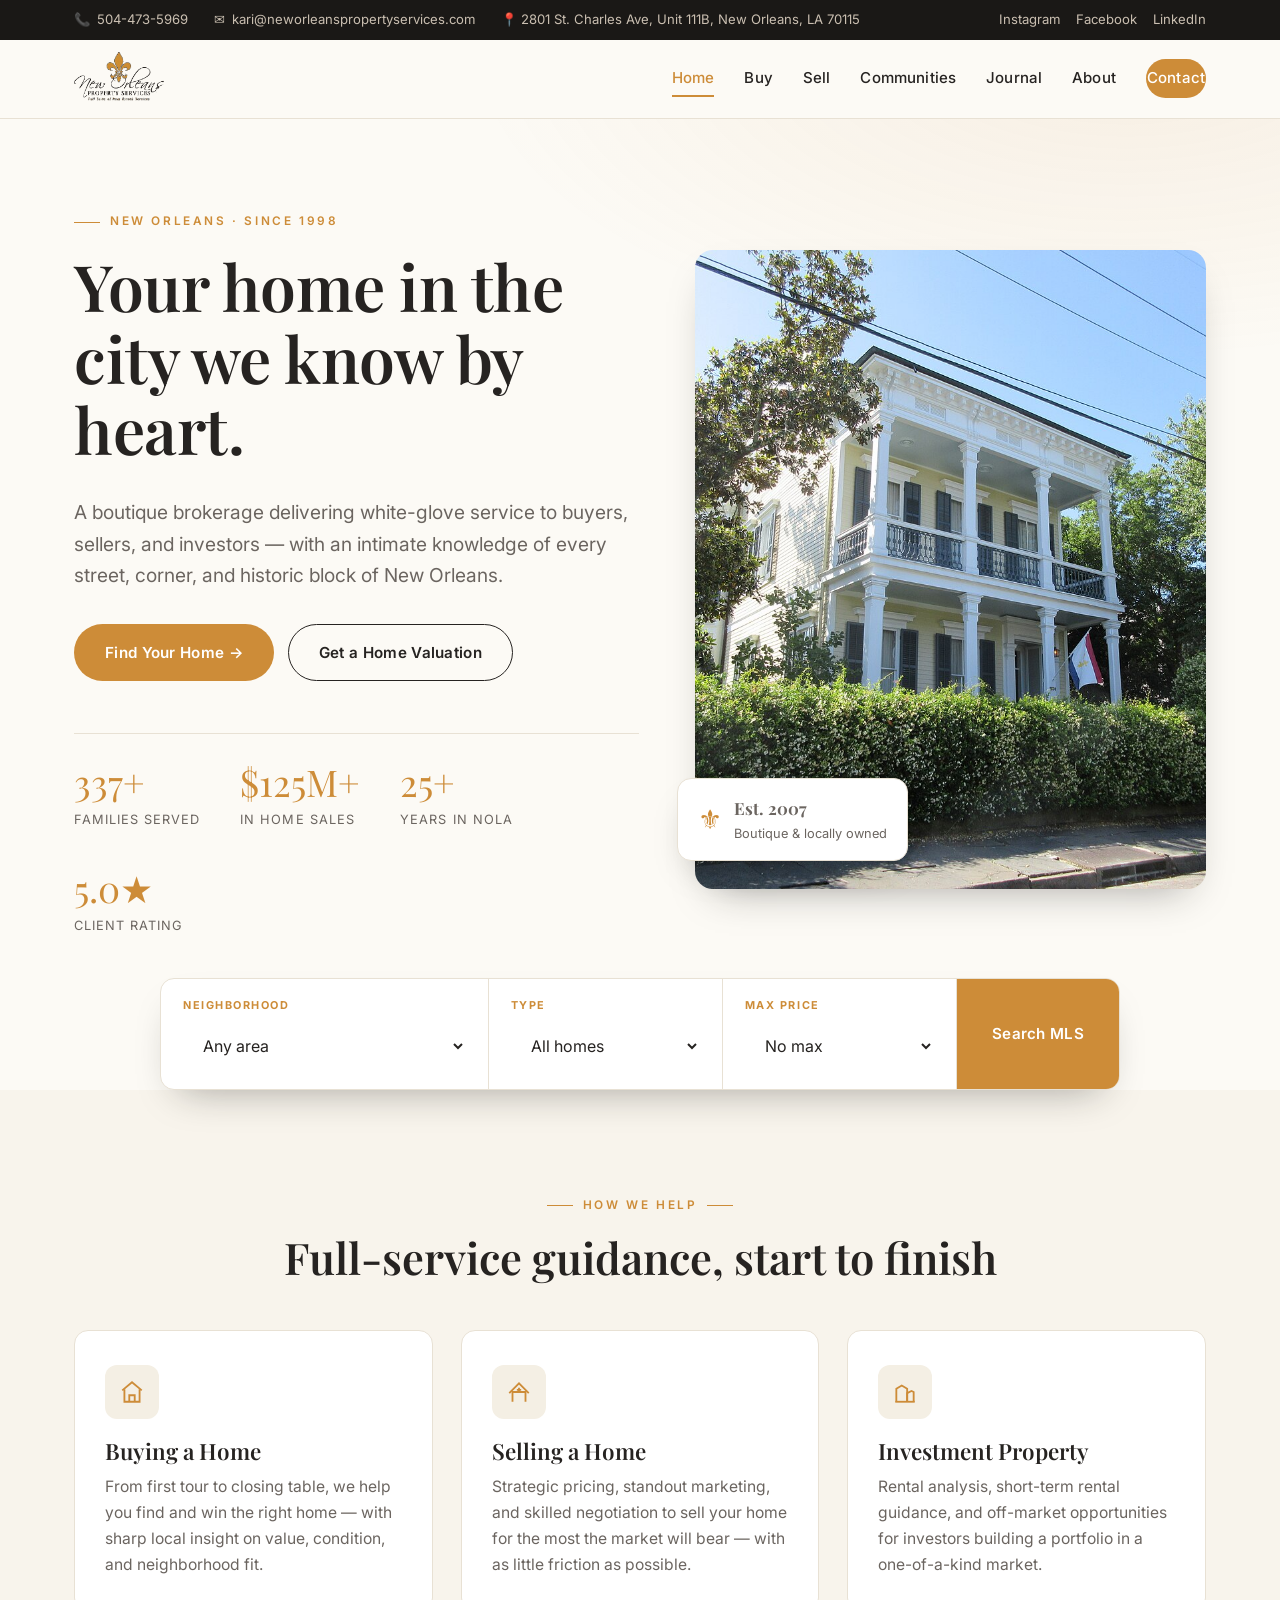
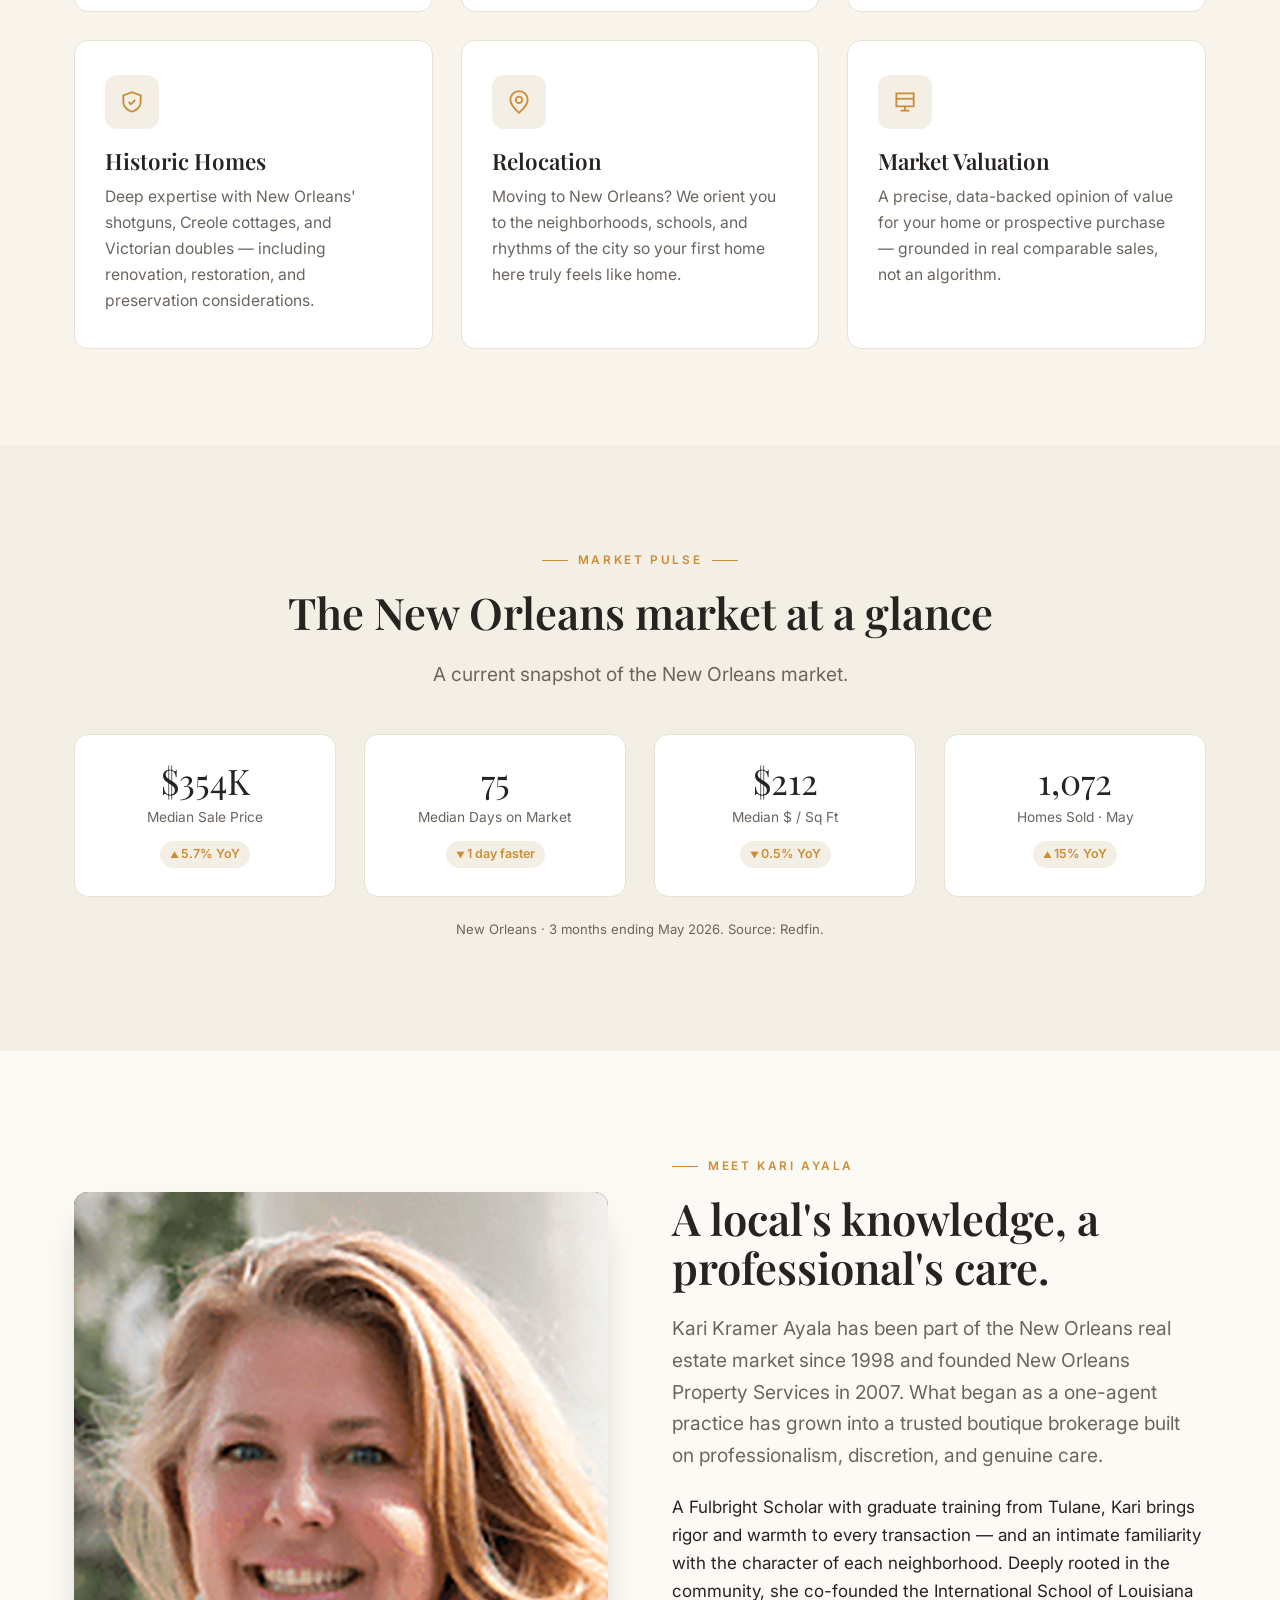
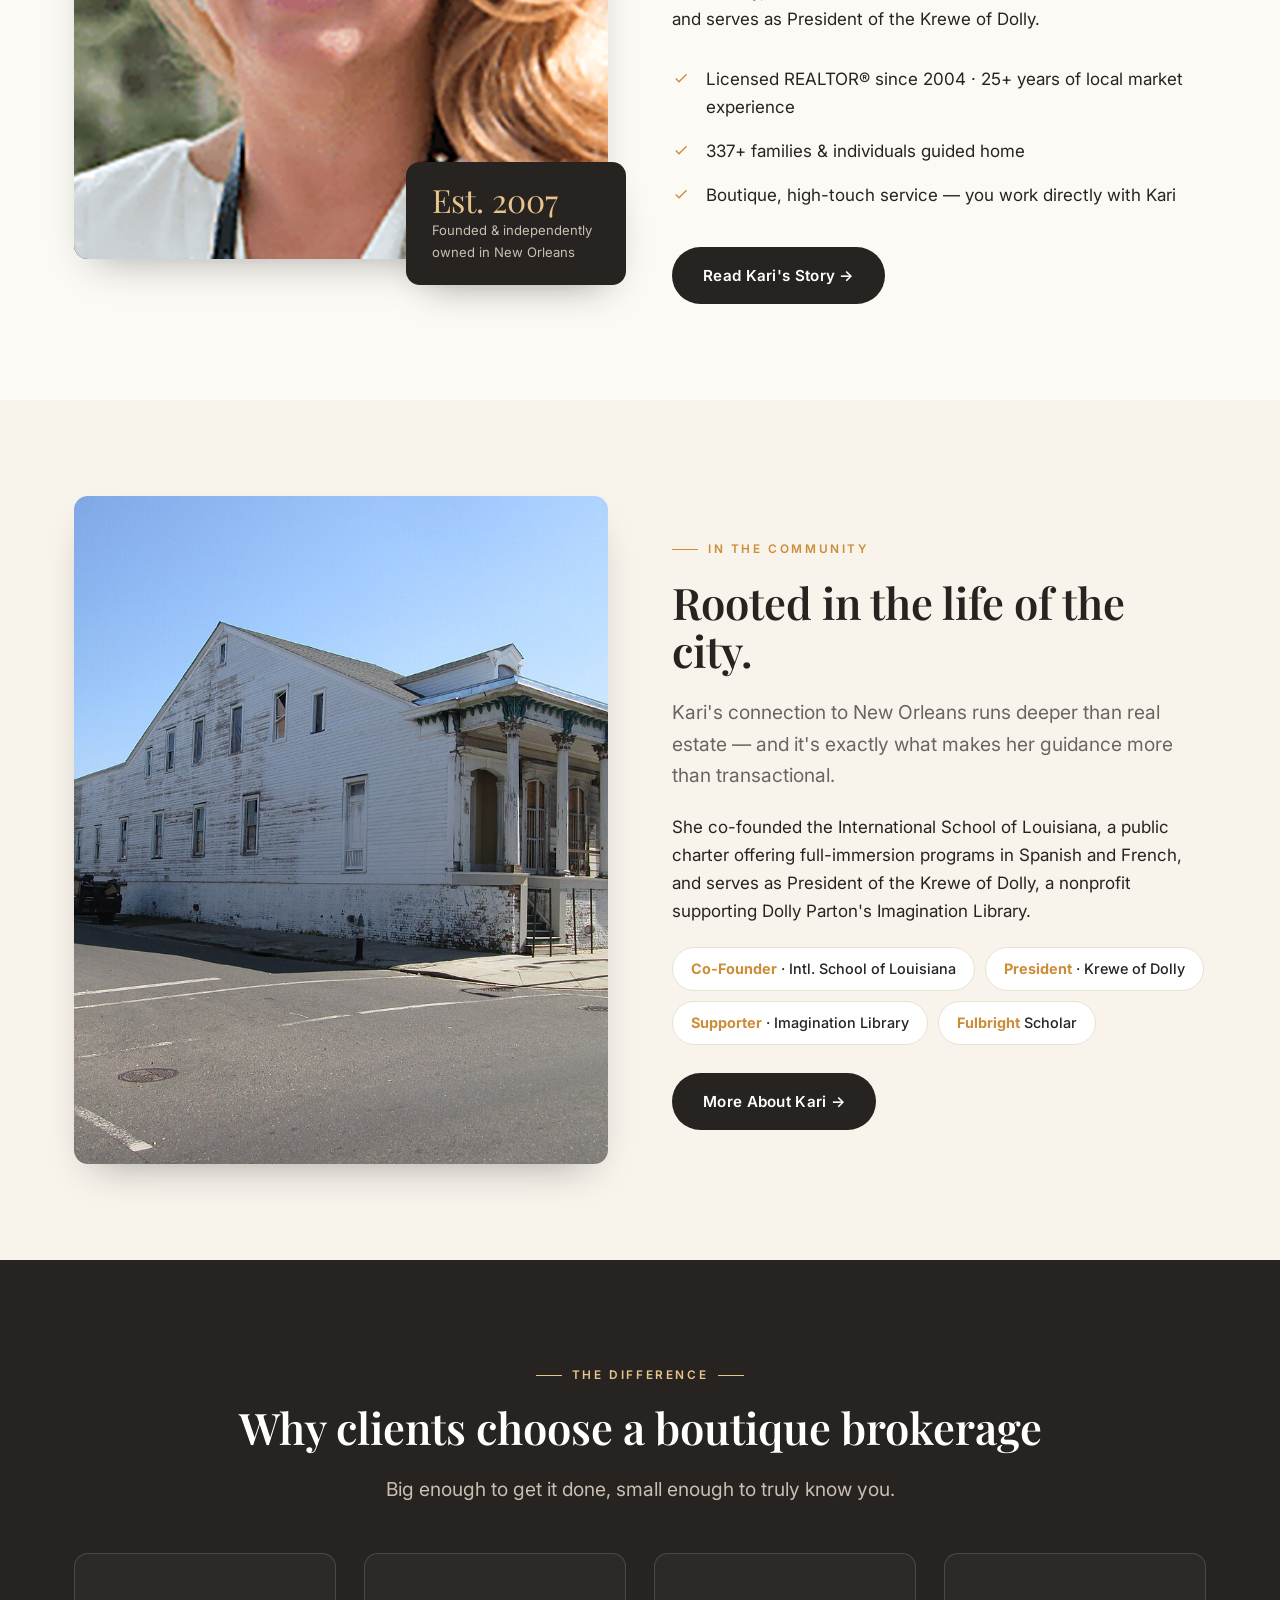
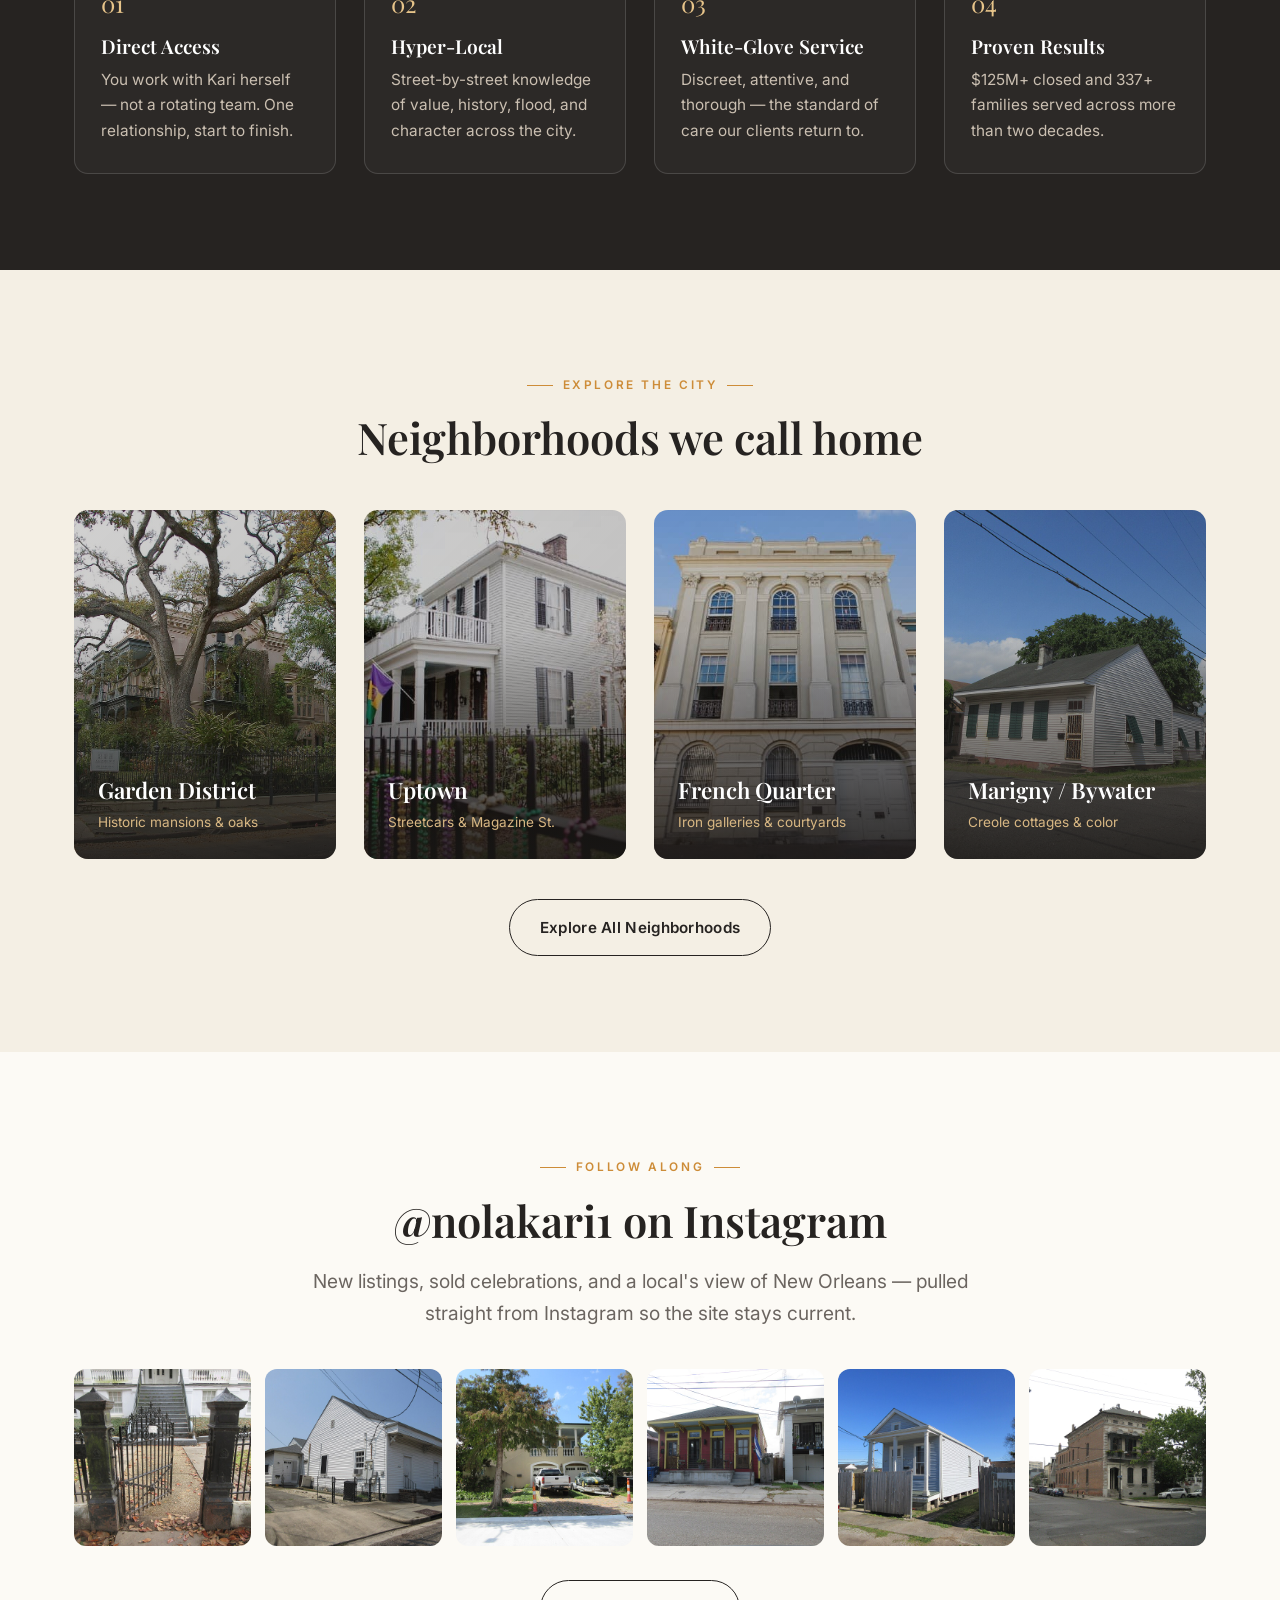
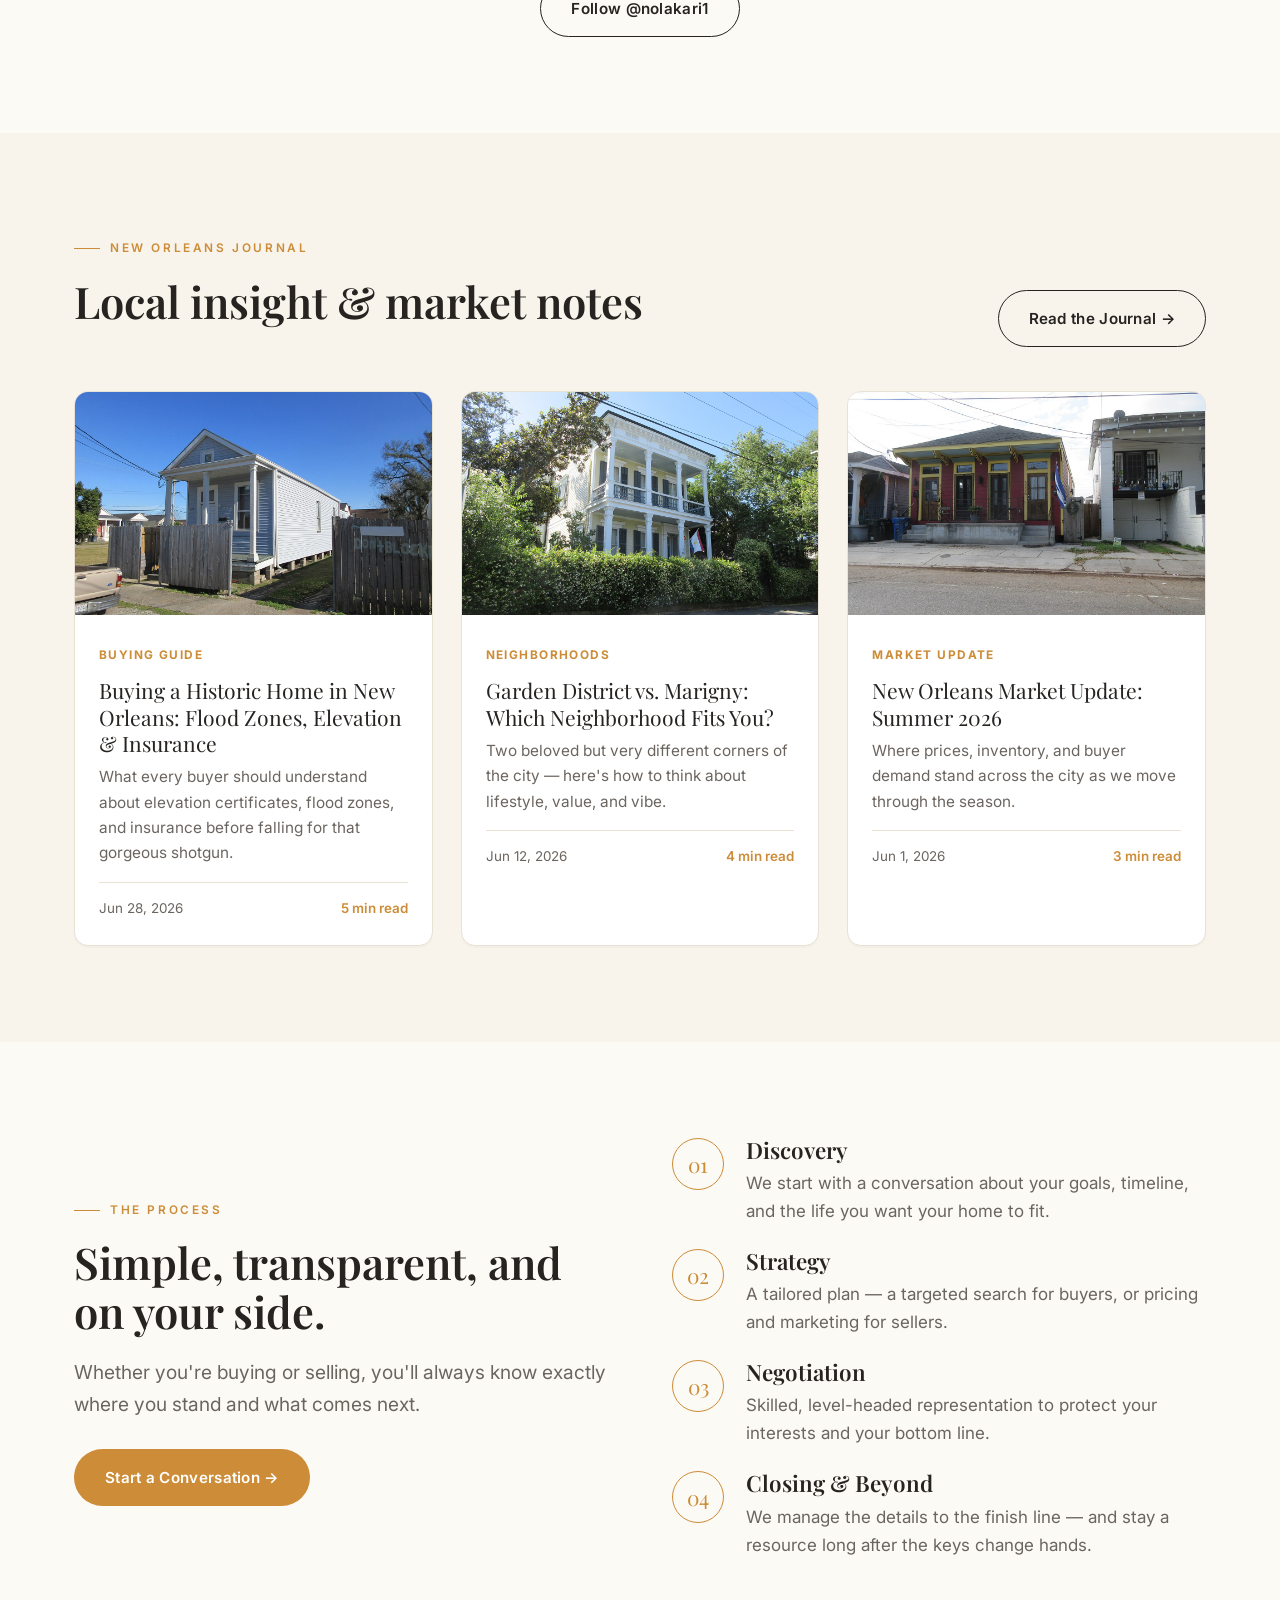
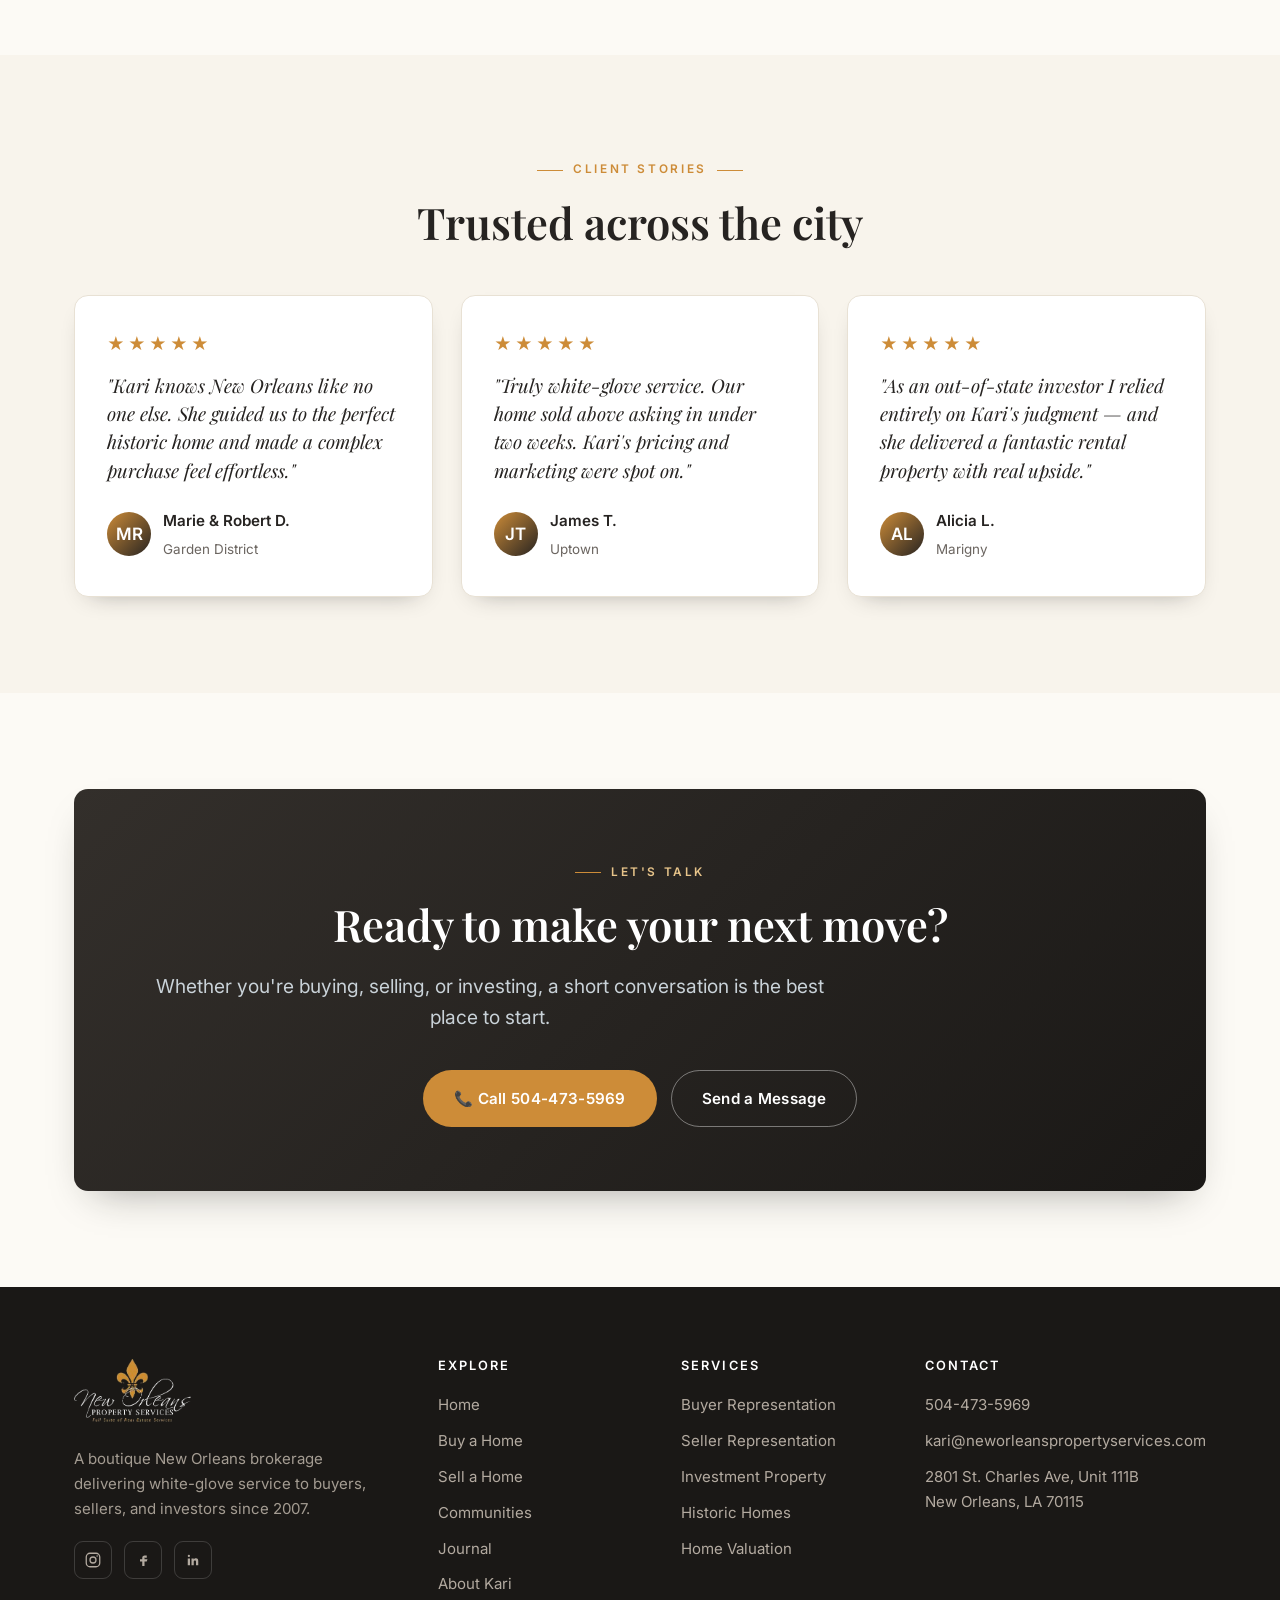
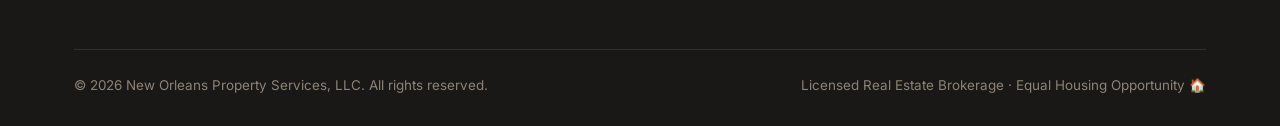
==== commit 1d585087: "Restore Kari's own photos to Uptown/French Quarter/Mid-City/Lakeview tiles (she owns them)" ====
--- a/index.html
+++ b/index.html
@@ -61,7 +61,7 @@
       </div>
     </div>
     <div class="hero__media reveal">
-      <img src="assets/nola/gd-mansion.jpg">
+      <img src="assets/nola/gd-mansion.jpg">
       <div class="hero__media-badge"><span class="fleur">⚜</span><span><b>Est. 2007</b><span>Boutique &amp; locally owned</span></span></div>
     </div>
   </div>
@@ -175,7 +175,7 @@
 <section class="section tone-cream">
   <div class="container">
     <div class="split">
-      <div class="split__media reveal"><img src="assets/nola/foti-mansion.jpg" alt="An elegant historic New Orleans mansion"></div>
+      <div class="split__media reveal"><img src="assets/nola/foti-mansion.jpg" alt="An elegant historic New Orleans mansion"></div>
       <div class="reveal">
         <p class="eyebrow">In the Community</p>
         <h2>Rooted in the life of the city.</h2>
@@ -219,8 +219,8 @@
     </div>
     <div class="grid grid--4 reveal" style="margin-top:48px">
       <a class="hood" href="communities.html" style="background-image:linear-gradient(135deg,rgba(26,24,22,.2),rgba(26,24,22,.3)),url('assets/nola/gd-2008.jpg')"><span class="hood__label"><h3>Garden District</h3><span>Historic mansions &amp; oaks</span></span></a>
-      <a class="hood" href="communities.html" style="background-image:linear-gradient(135deg,rgba(26,24,22,.2),rgba(26,24,22,.3)),url('assets/nola/streetcar.jpg')"><span class="hood__label"><h3>Uptown</h3><span>Streetcars &amp; Magazine St.</span></span></a>
-      <a class="hood" href="communities.html" style="background-image:linear-gradient(135deg,rgba(26,24,22,.2),rgba(26,24,22,.3)),url('assets/nola/fq-balcony.jpg')"><span class="hood__label"><h3>French Quarter</h3><span>Iron galleries &amp; courtyards</span></span></a>
+      <a class="hood" href="communities.html" style="background-image:linear-gradient(135deg,rgba(26,24,22,.2),rgba(26,24,22,.3)),url('assets/nola/uptown-nops.jpg')"><span class="hood__label"><h3>Uptown</h3><span>Streetcars &amp; Magazine St.</span></span></a>
+      <a class="hood" href="communities.html" style="background-image:linear-gradient(135deg,rgba(26,24,22,.2),rgba(26,24,22,.3)),url('assets/nola/french-quarter-nops.jpg')"><span class="hood__label"><h3>French Quarter</h3><span>Iron galleries &amp; courtyards</span></span></a>
       <a class="hood" href="communities.html" style="background-image:linear-gradient(135deg,rgba(26,24,22,.2),rgba(26,24,22,.3)),url('assets/nola/marigny-cottage.jpg')"><span class="hood__label"><h3>Marigny / Bywater</h3><span>Creole cottages &amp; color</span></span></a>
     </div>
     <div class="center" style="margin-top:40px"><a href="communities.html" class="btn btn--ghost">Explore All Neighborhoods</a></div>
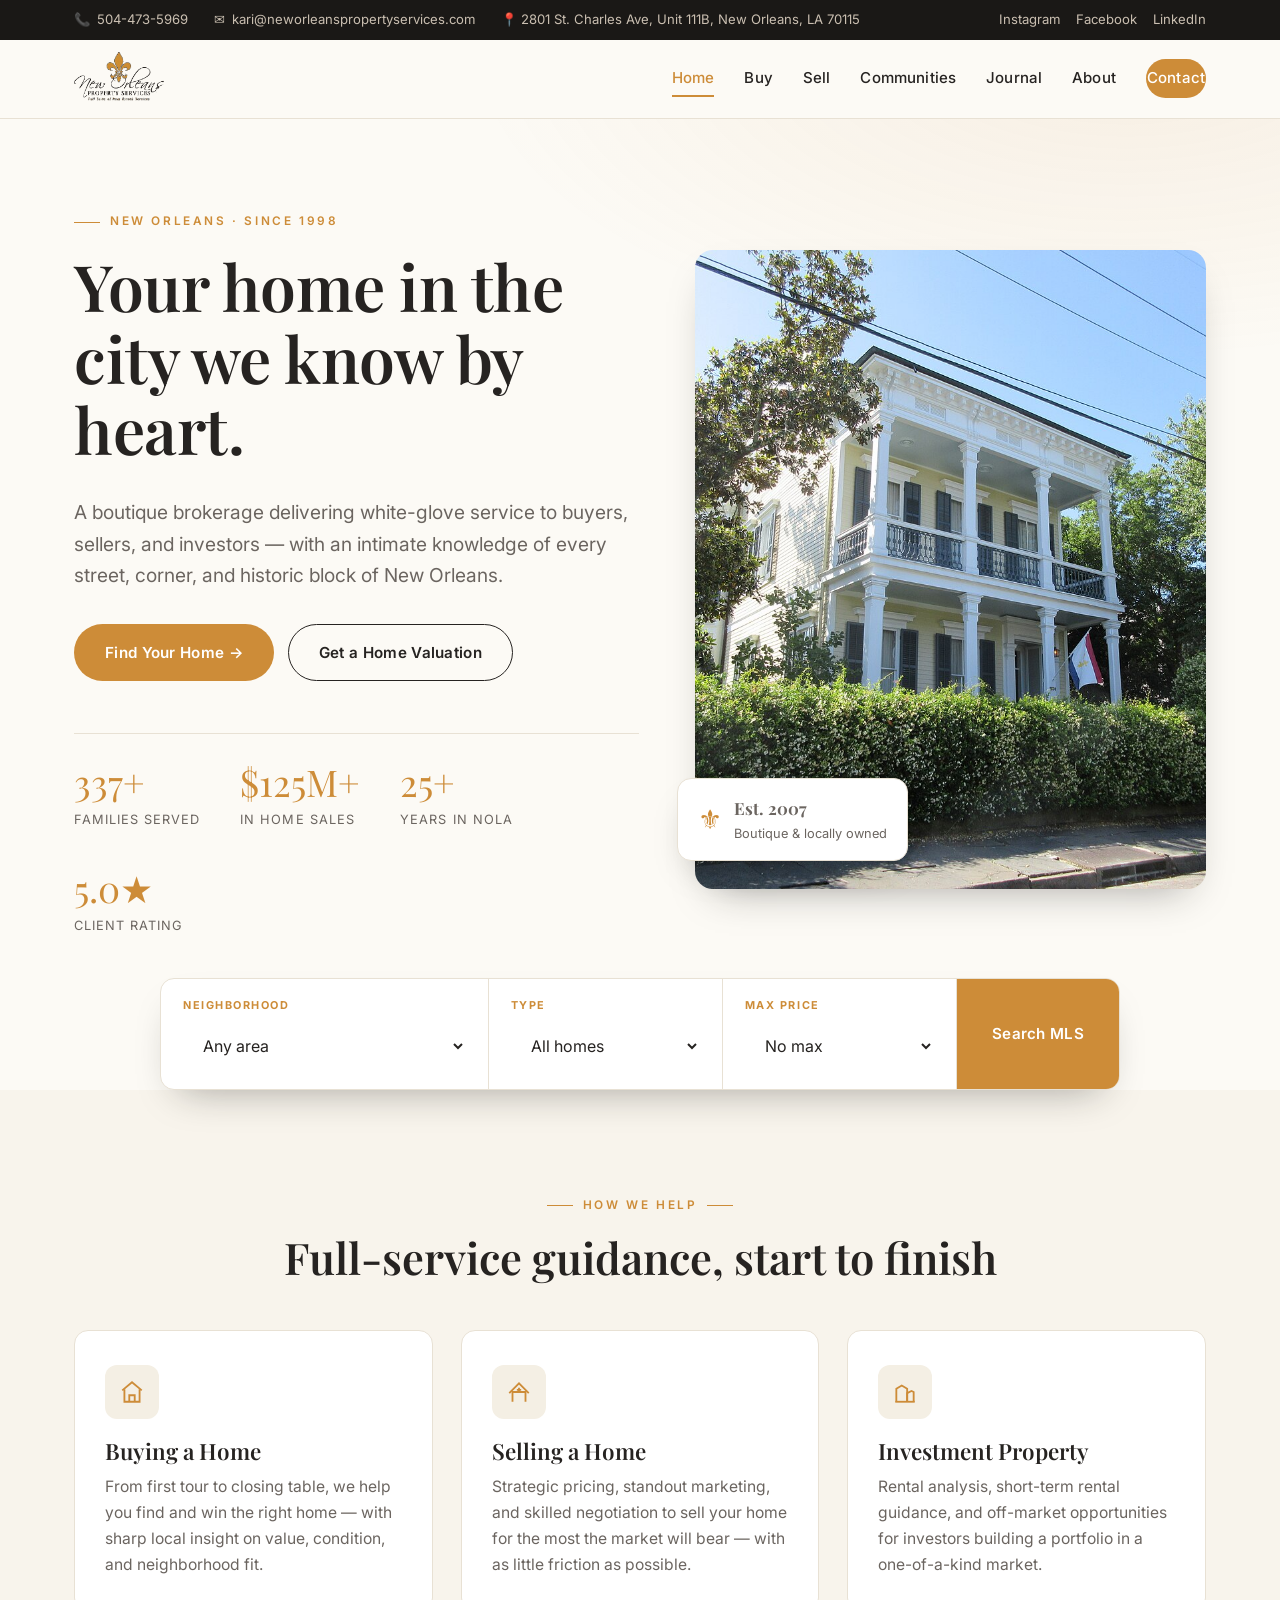
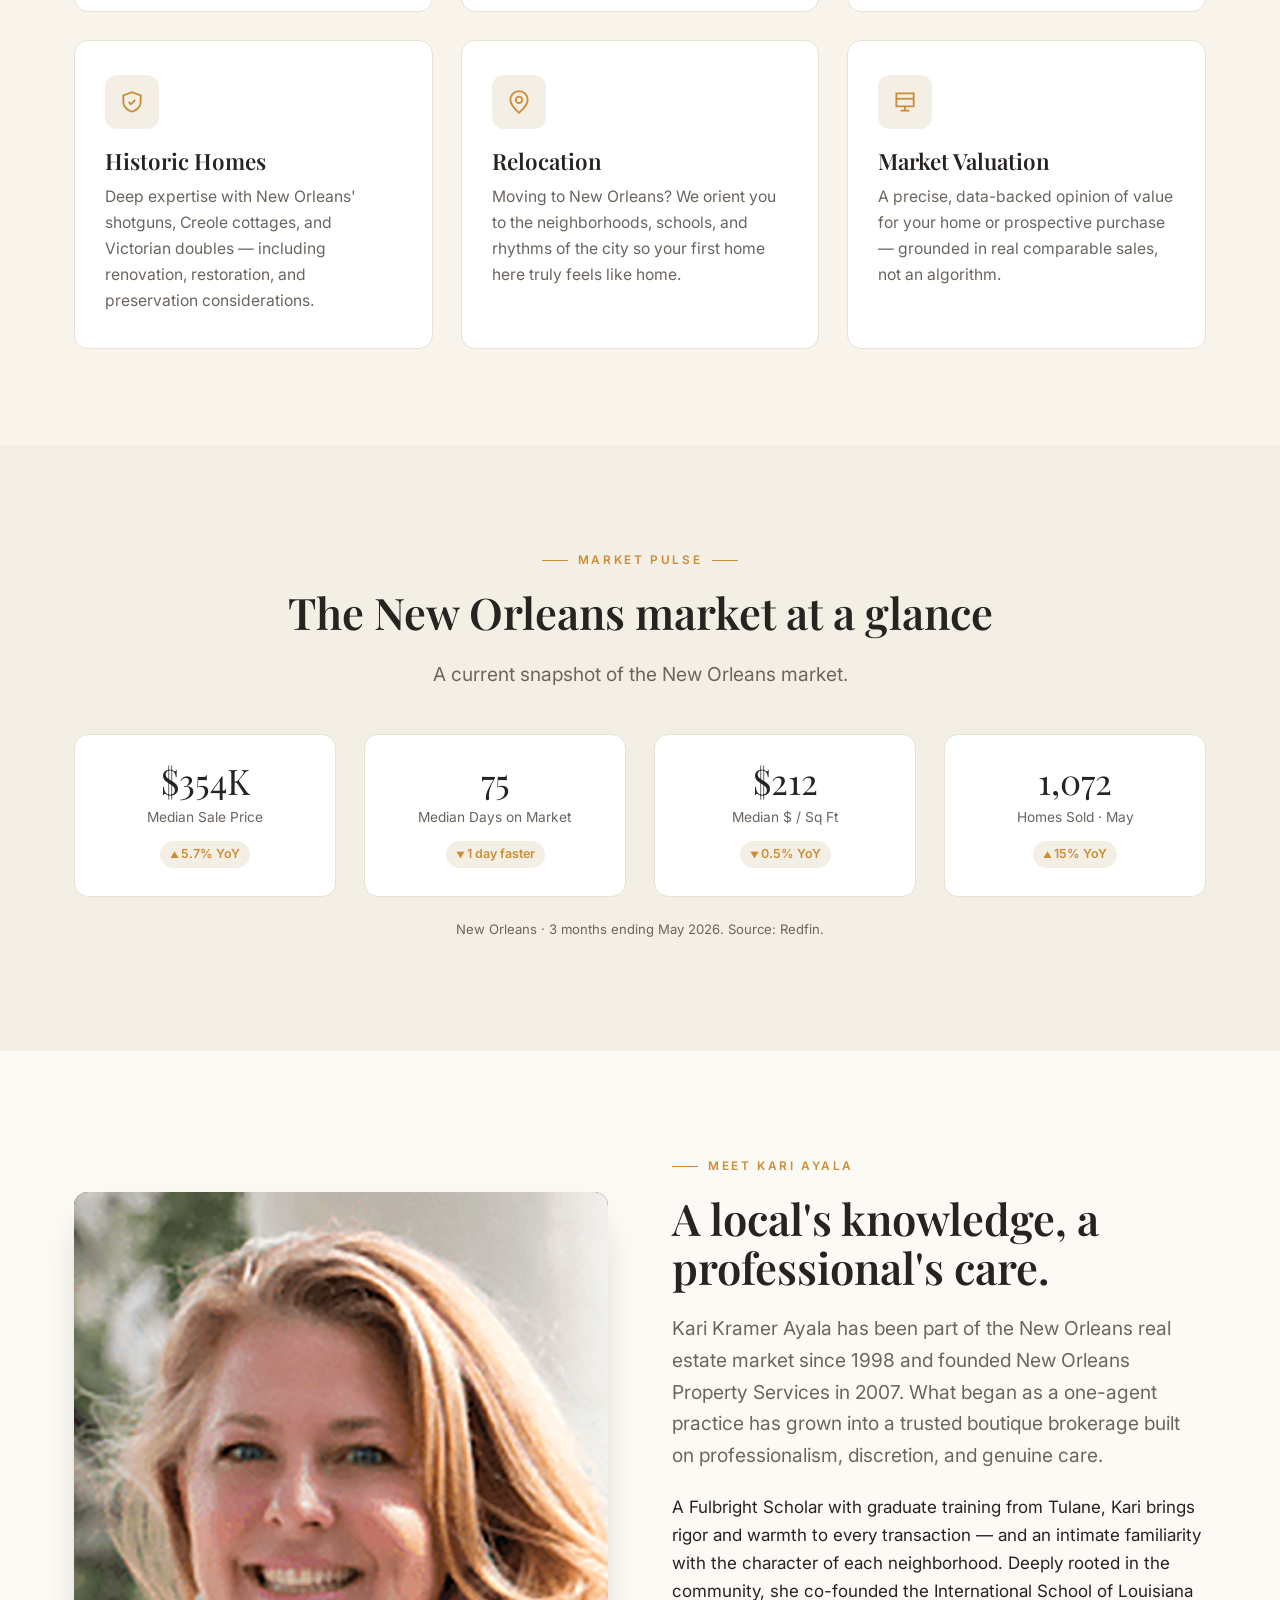
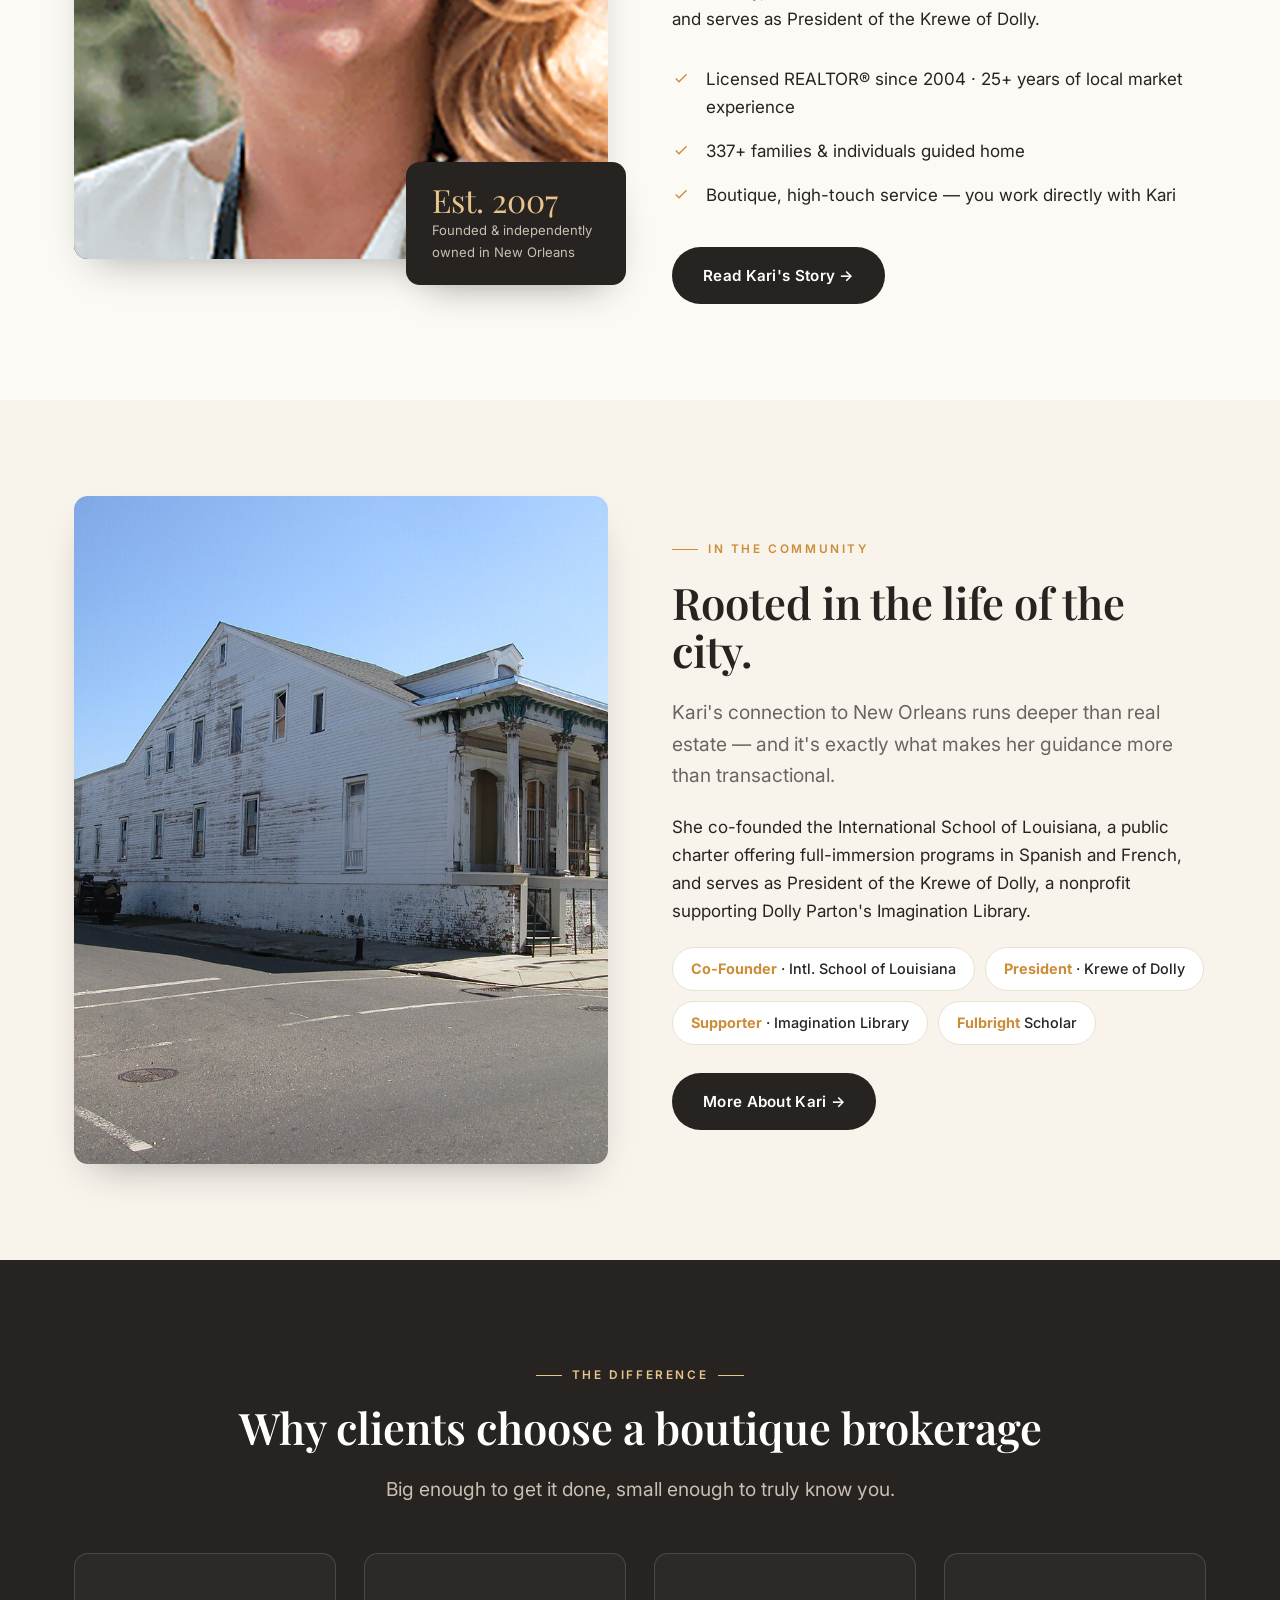
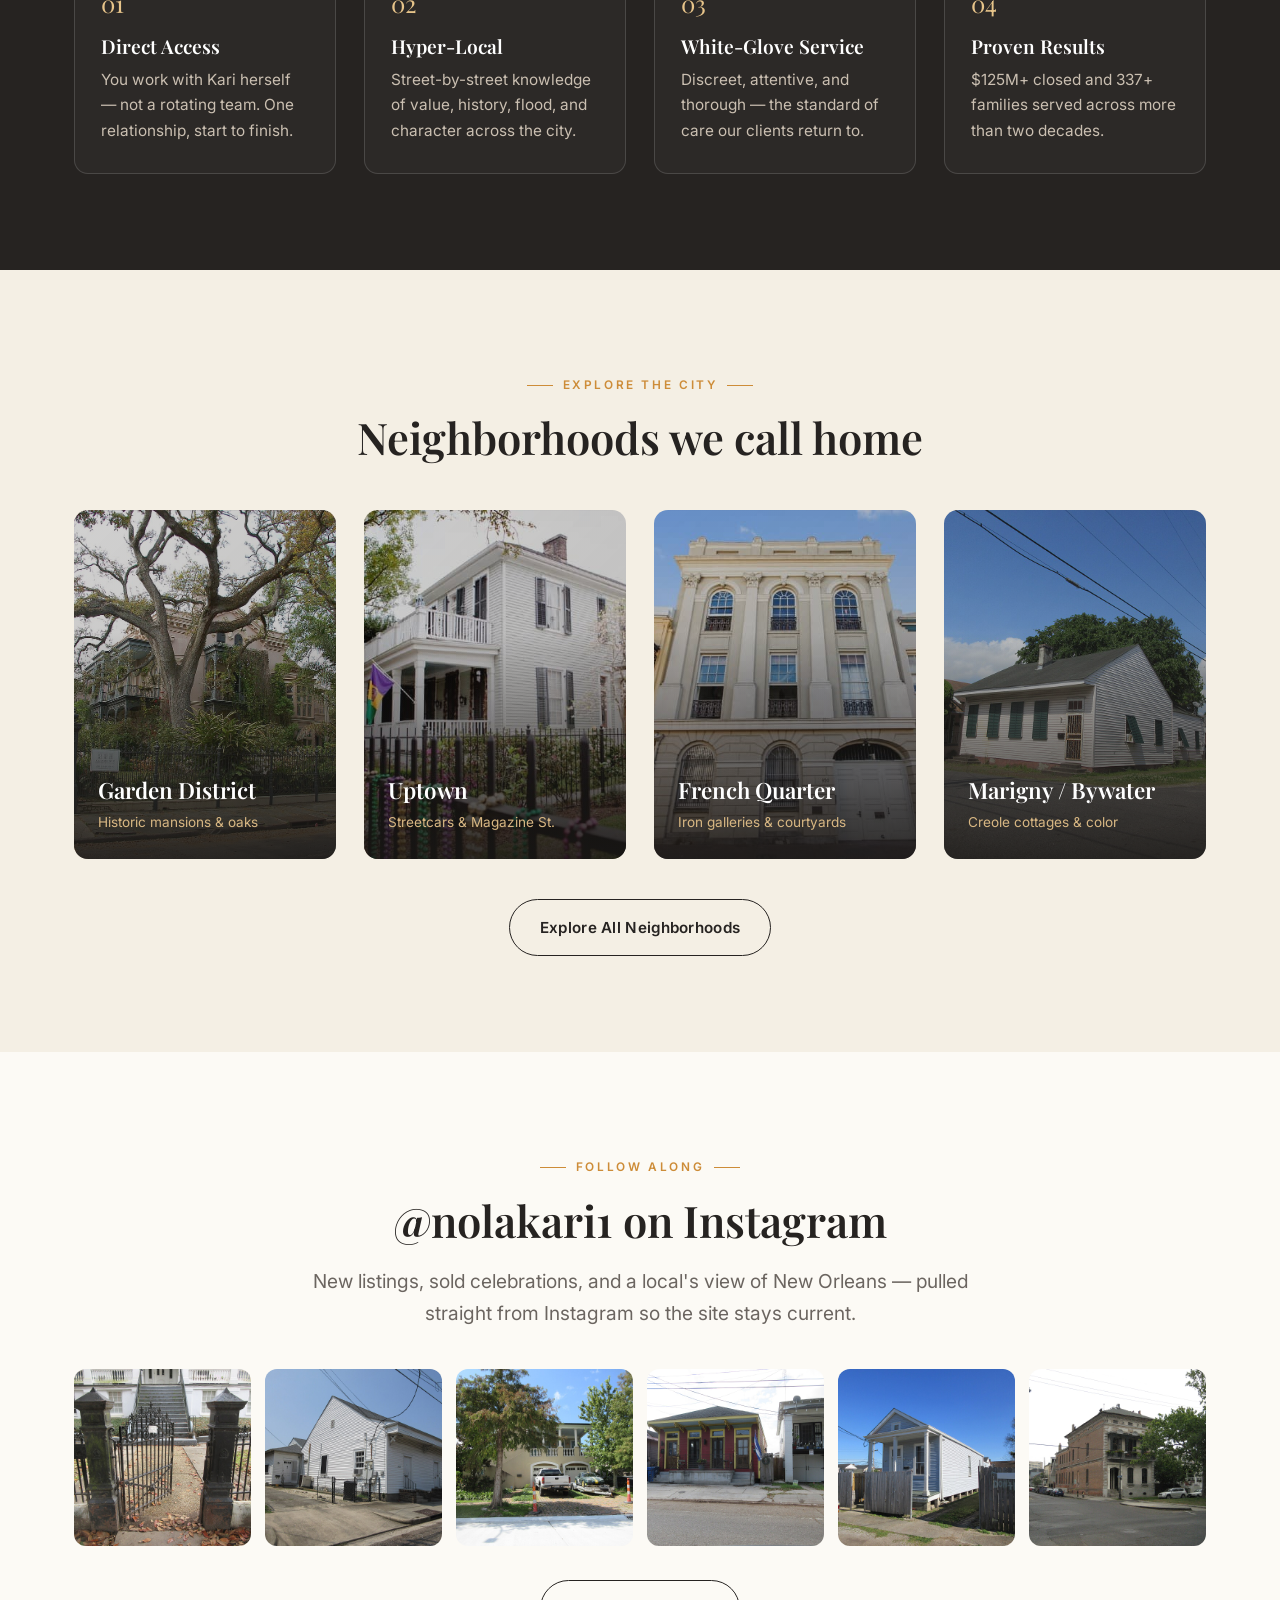
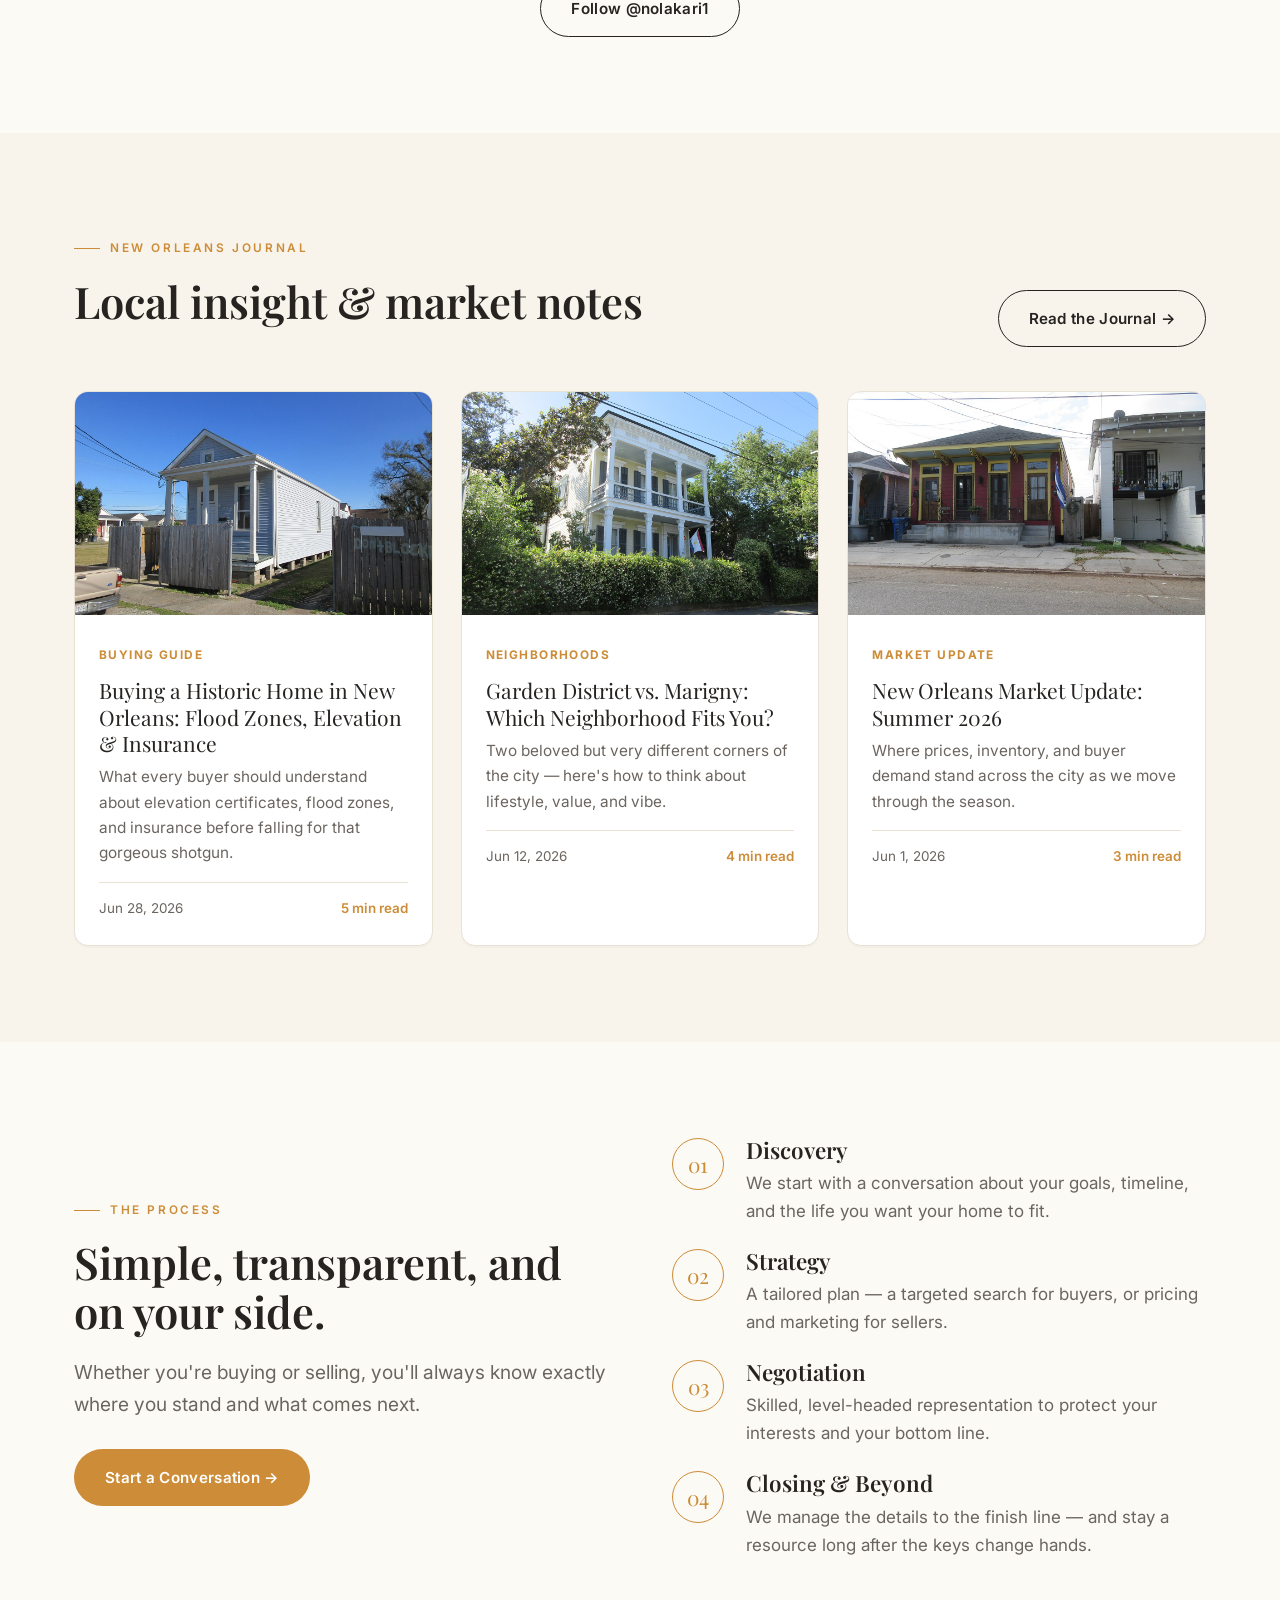
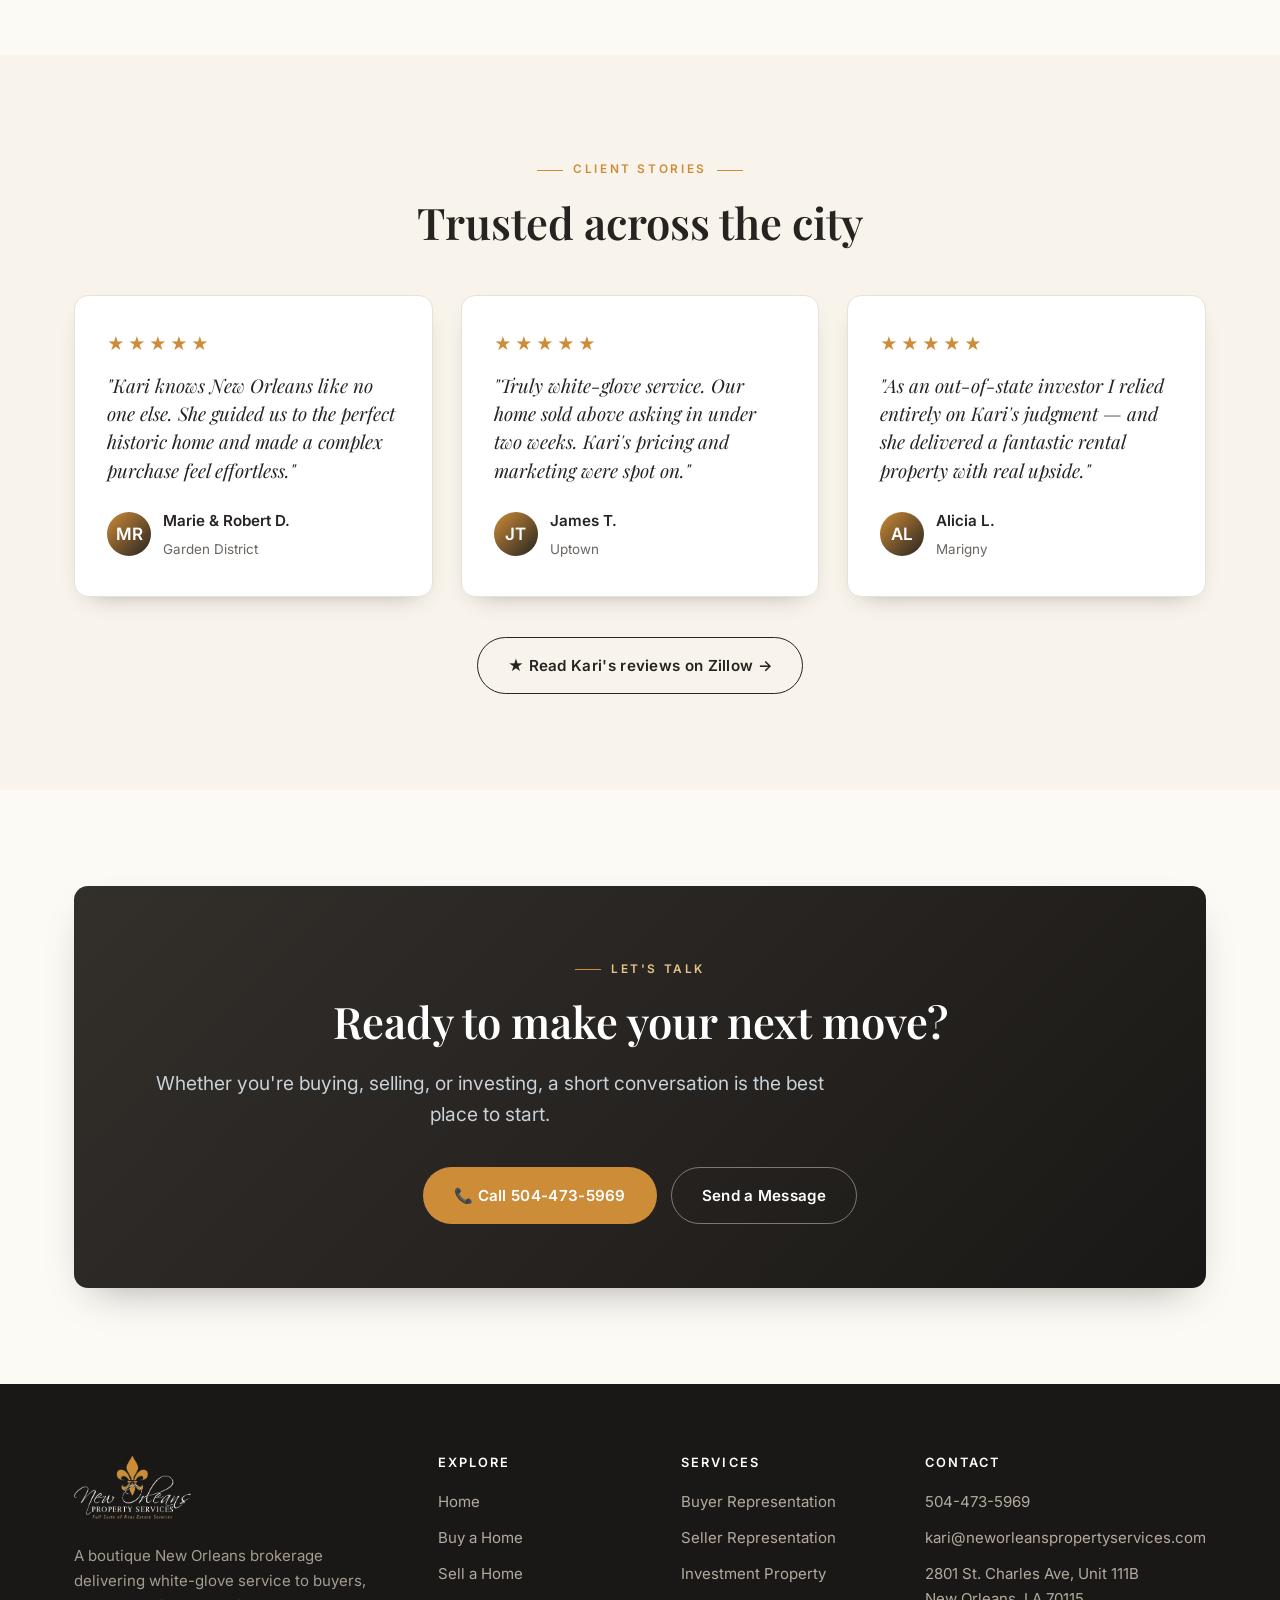
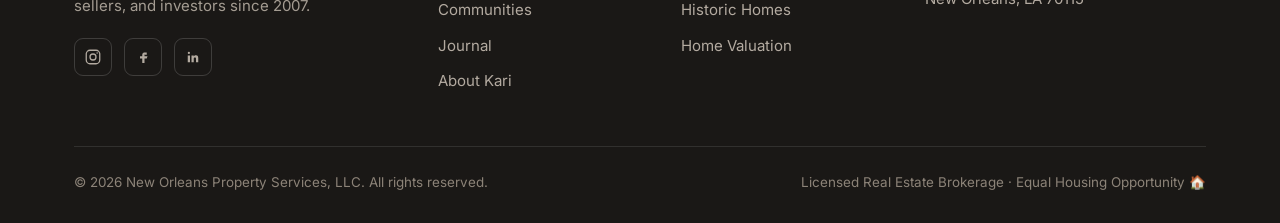
==== commit 94b0093e: "Install Trustindex Zillow plugin; add Read-reviews-on-Zillow link to testimonials" ====
--- a/index.html
+++ b/index.html
@@ -330,6 +330,7 @@
         <div class="quote__by"><span class="quote__avatar">AL</span><span><span class="quote__name">Alicia L.</span><br><span class="quote__loc">Marigny</span></span></div>
       </div>
     </div>
+    <div class="center" style="margin-top:40px"><a href="https://www.zillow.com/profile/nolakari" target="_blank" rel="noopener" class="btn btn--ghost">★ Read Kari's reviews on Zillow →</a></div>
   </div>
 </section>
 
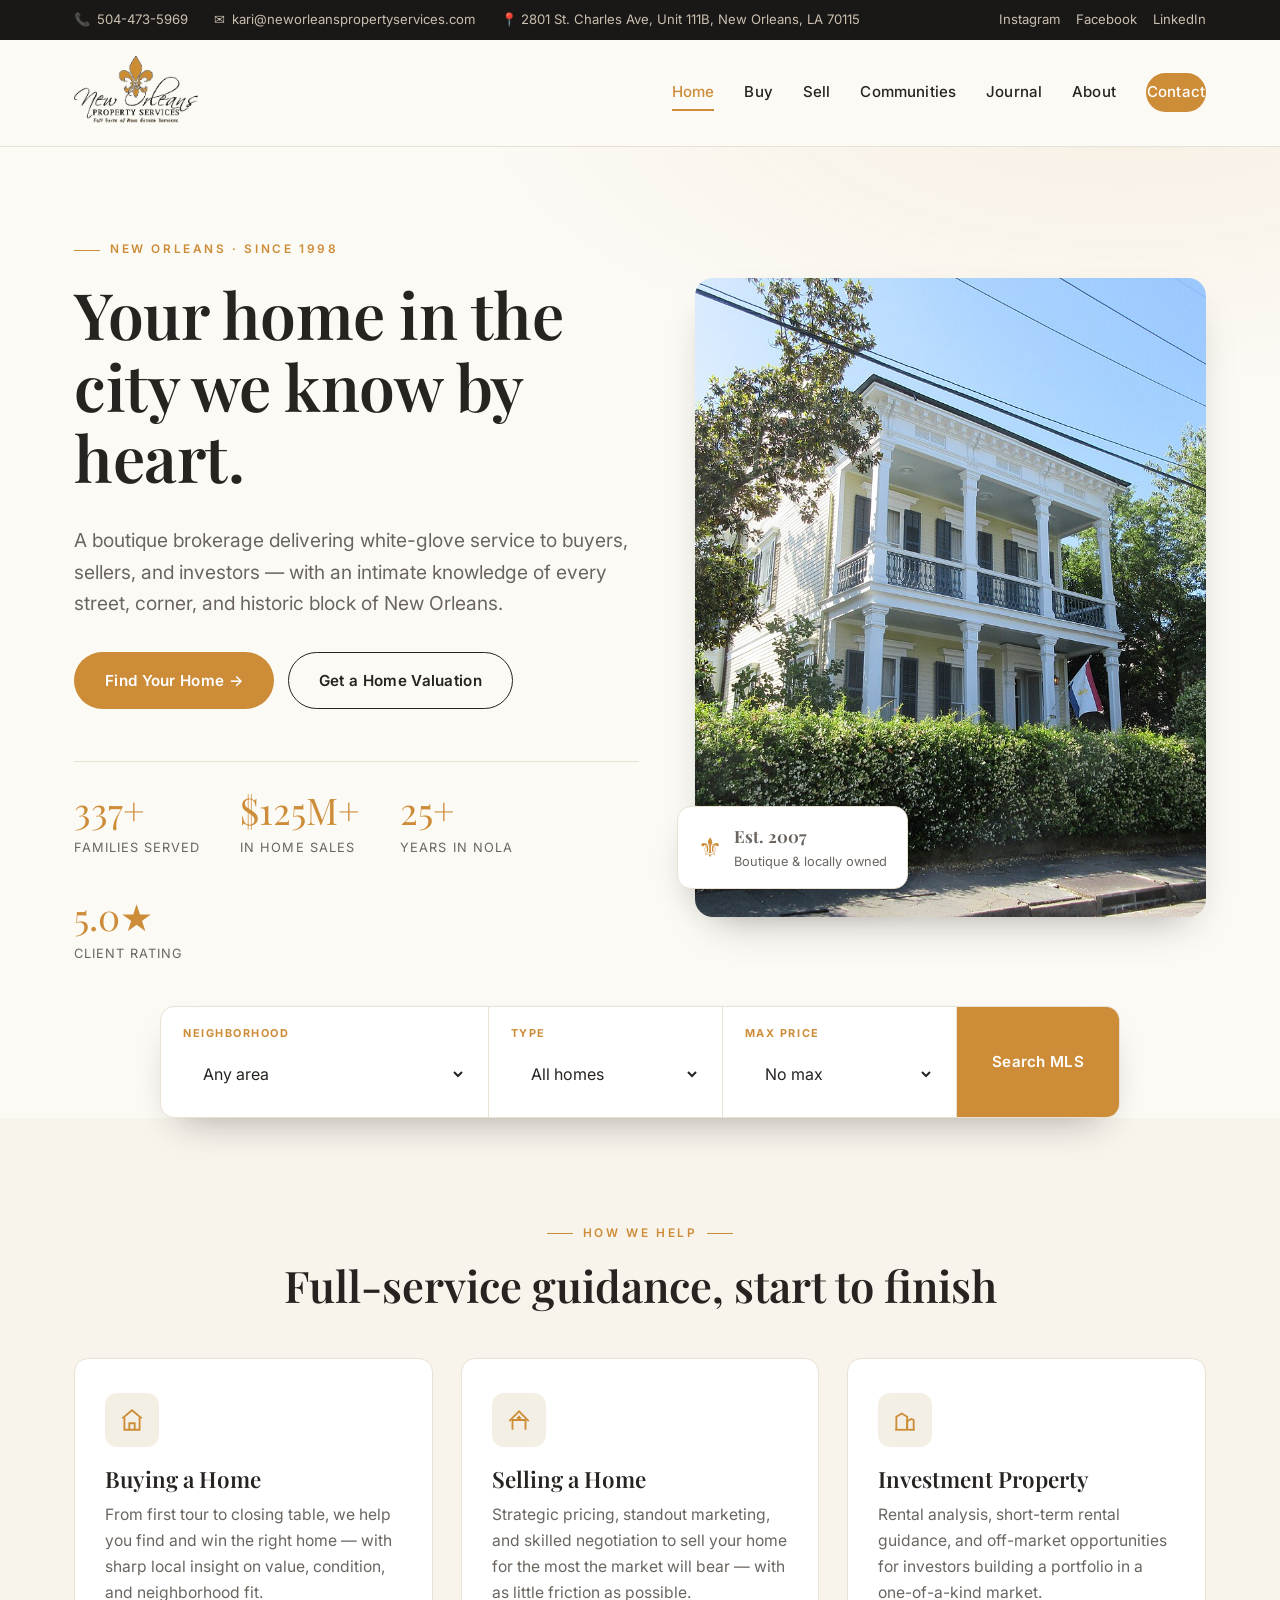
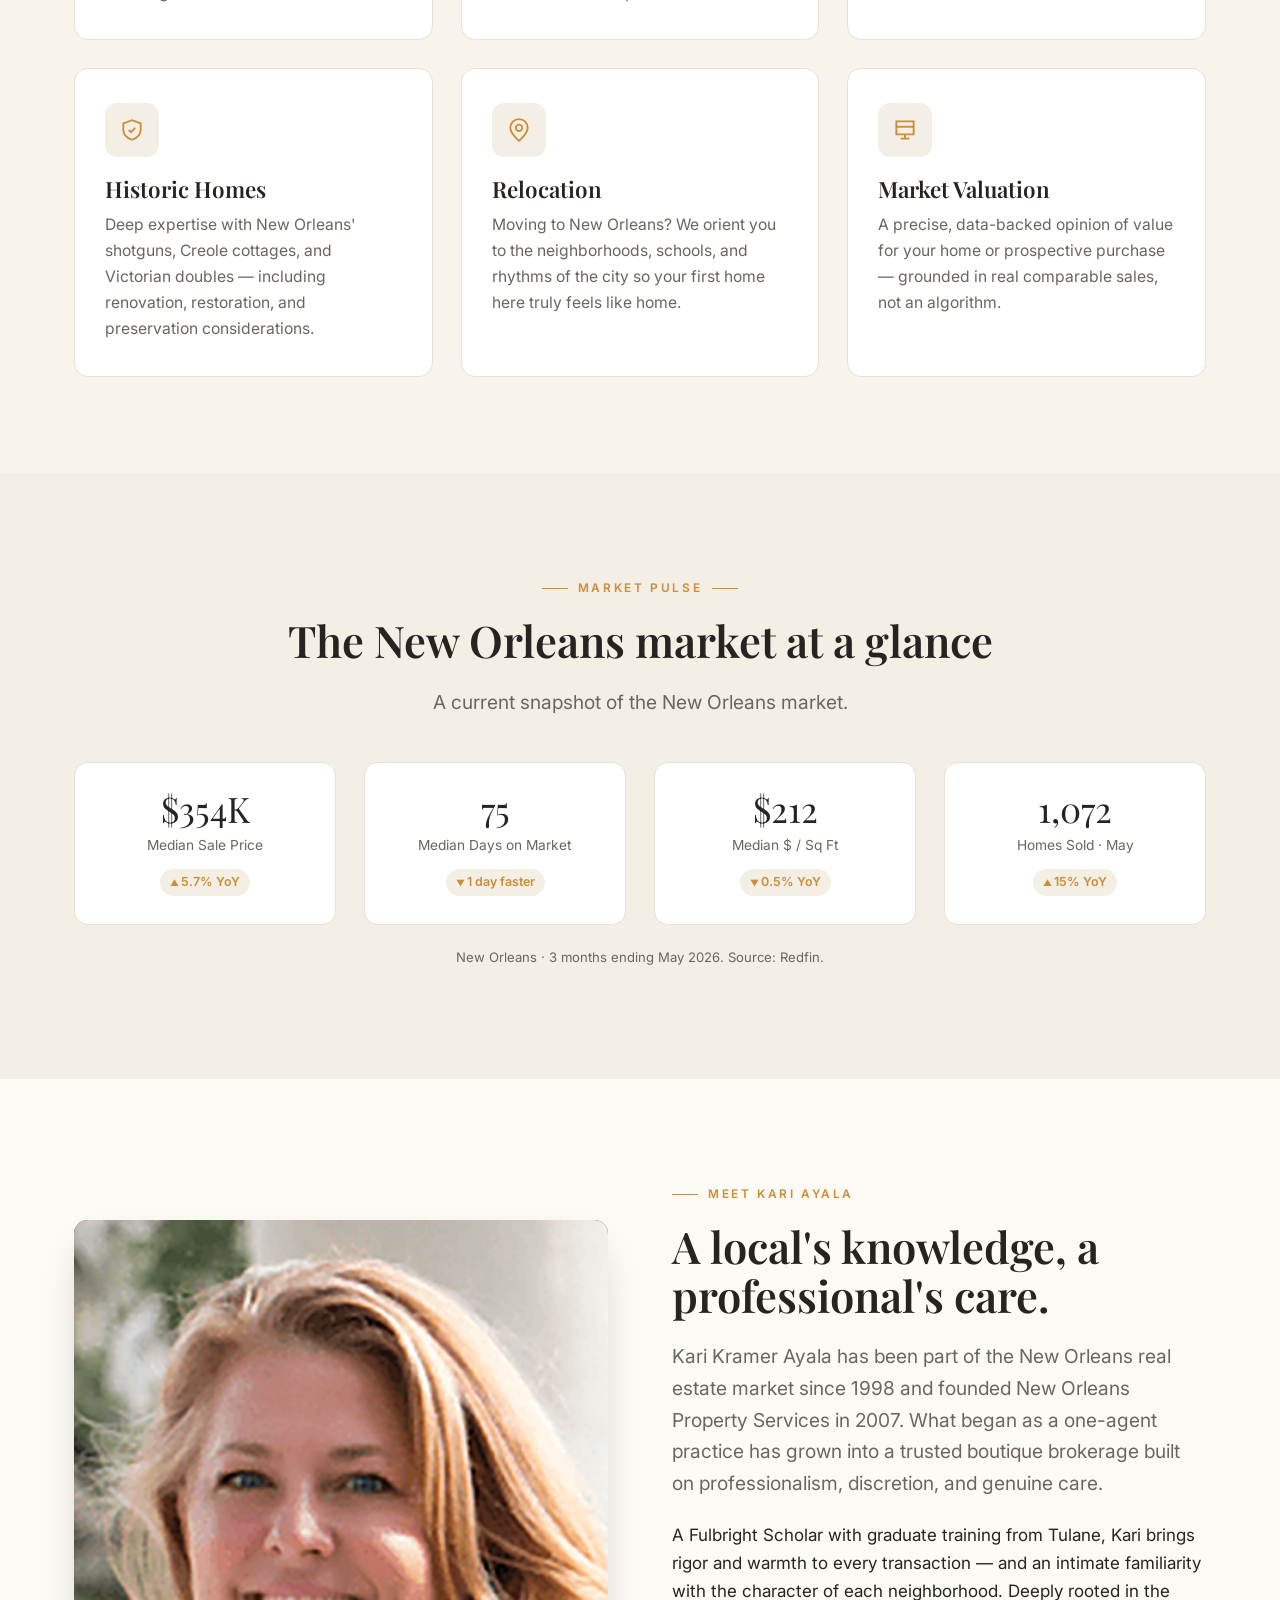
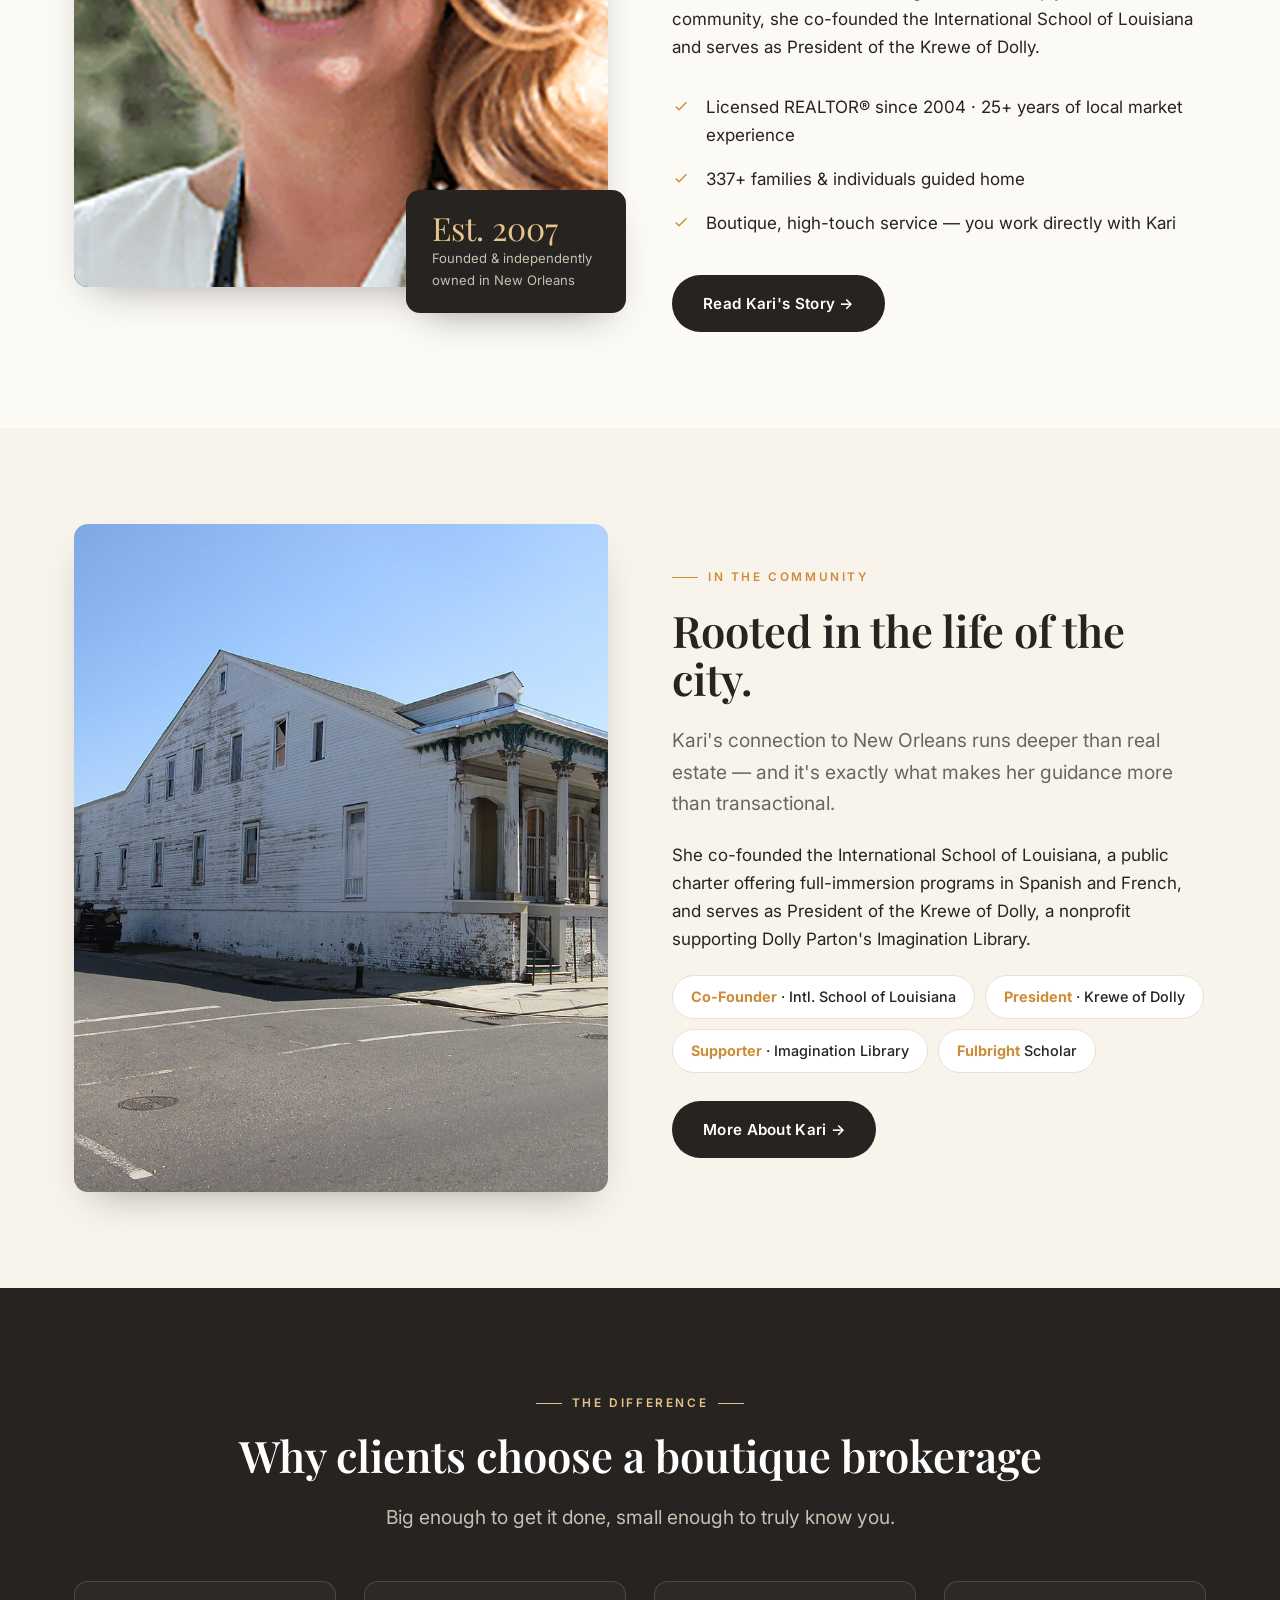
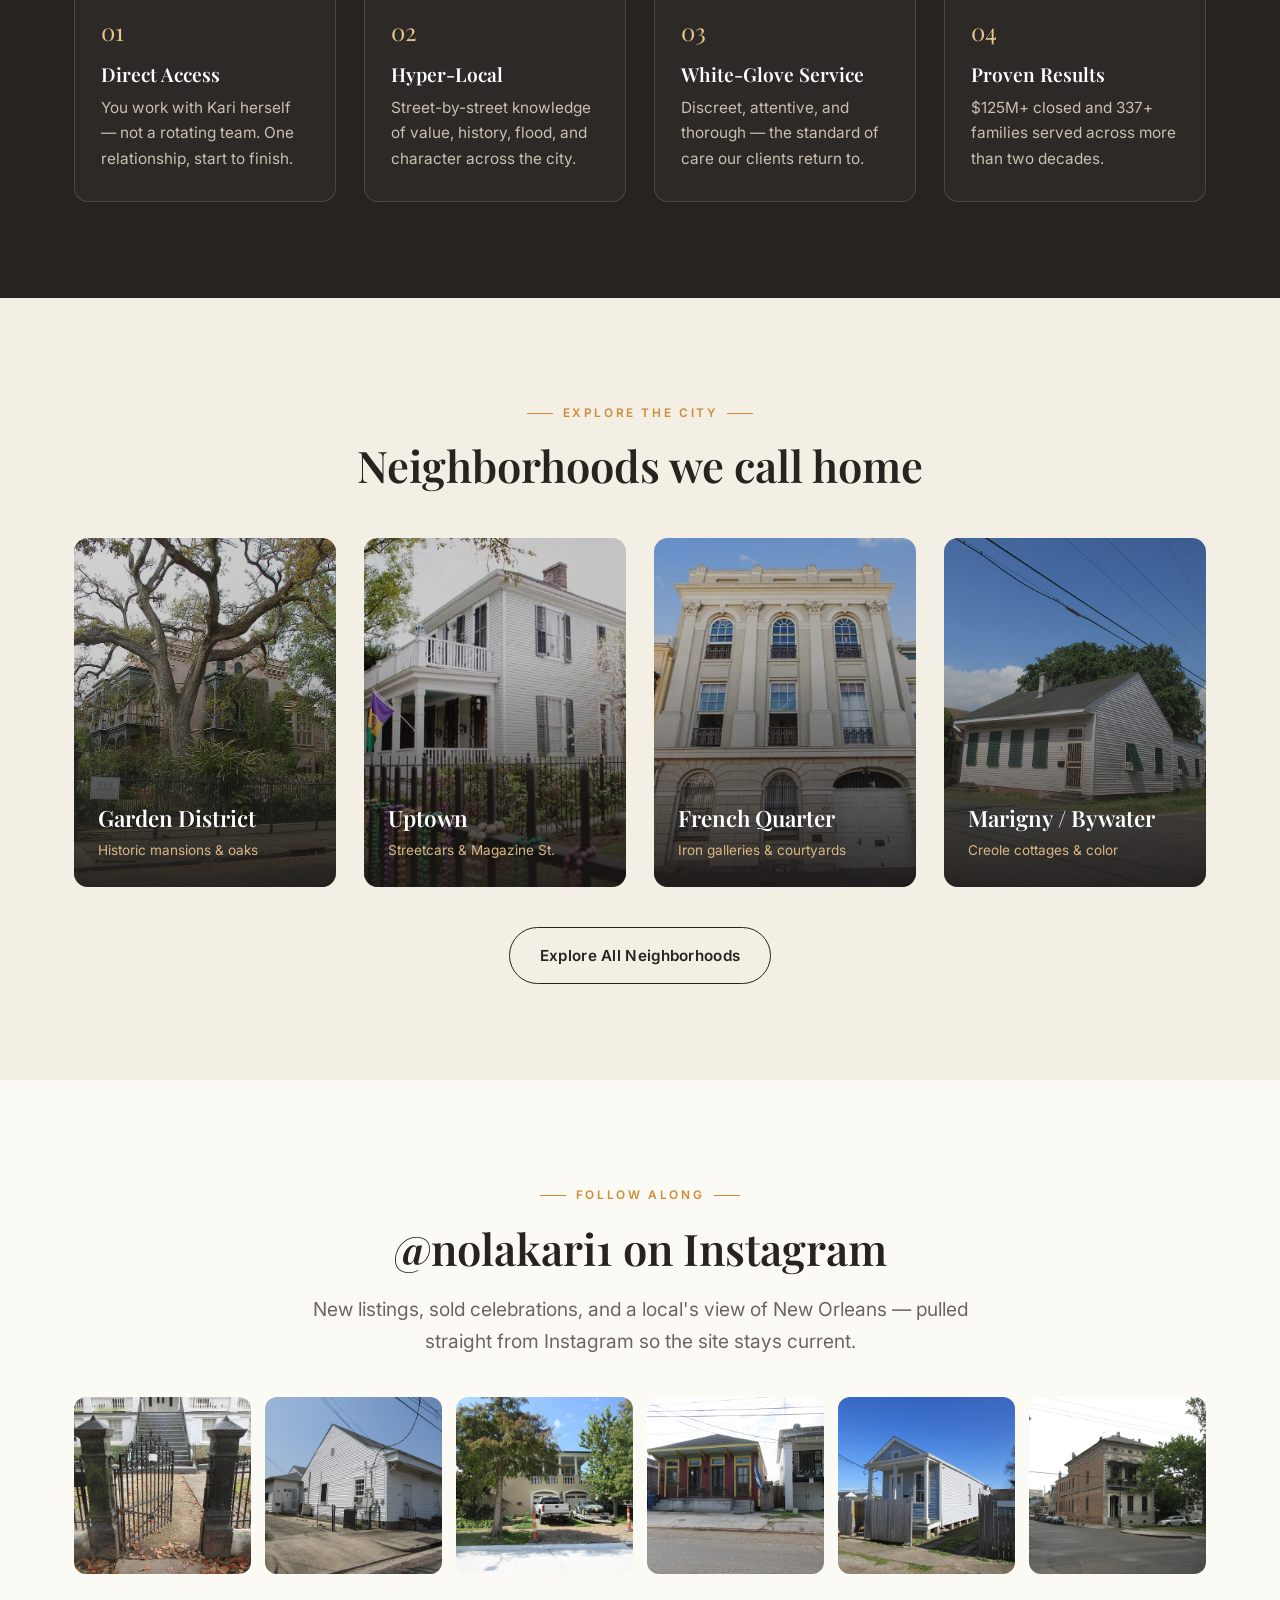
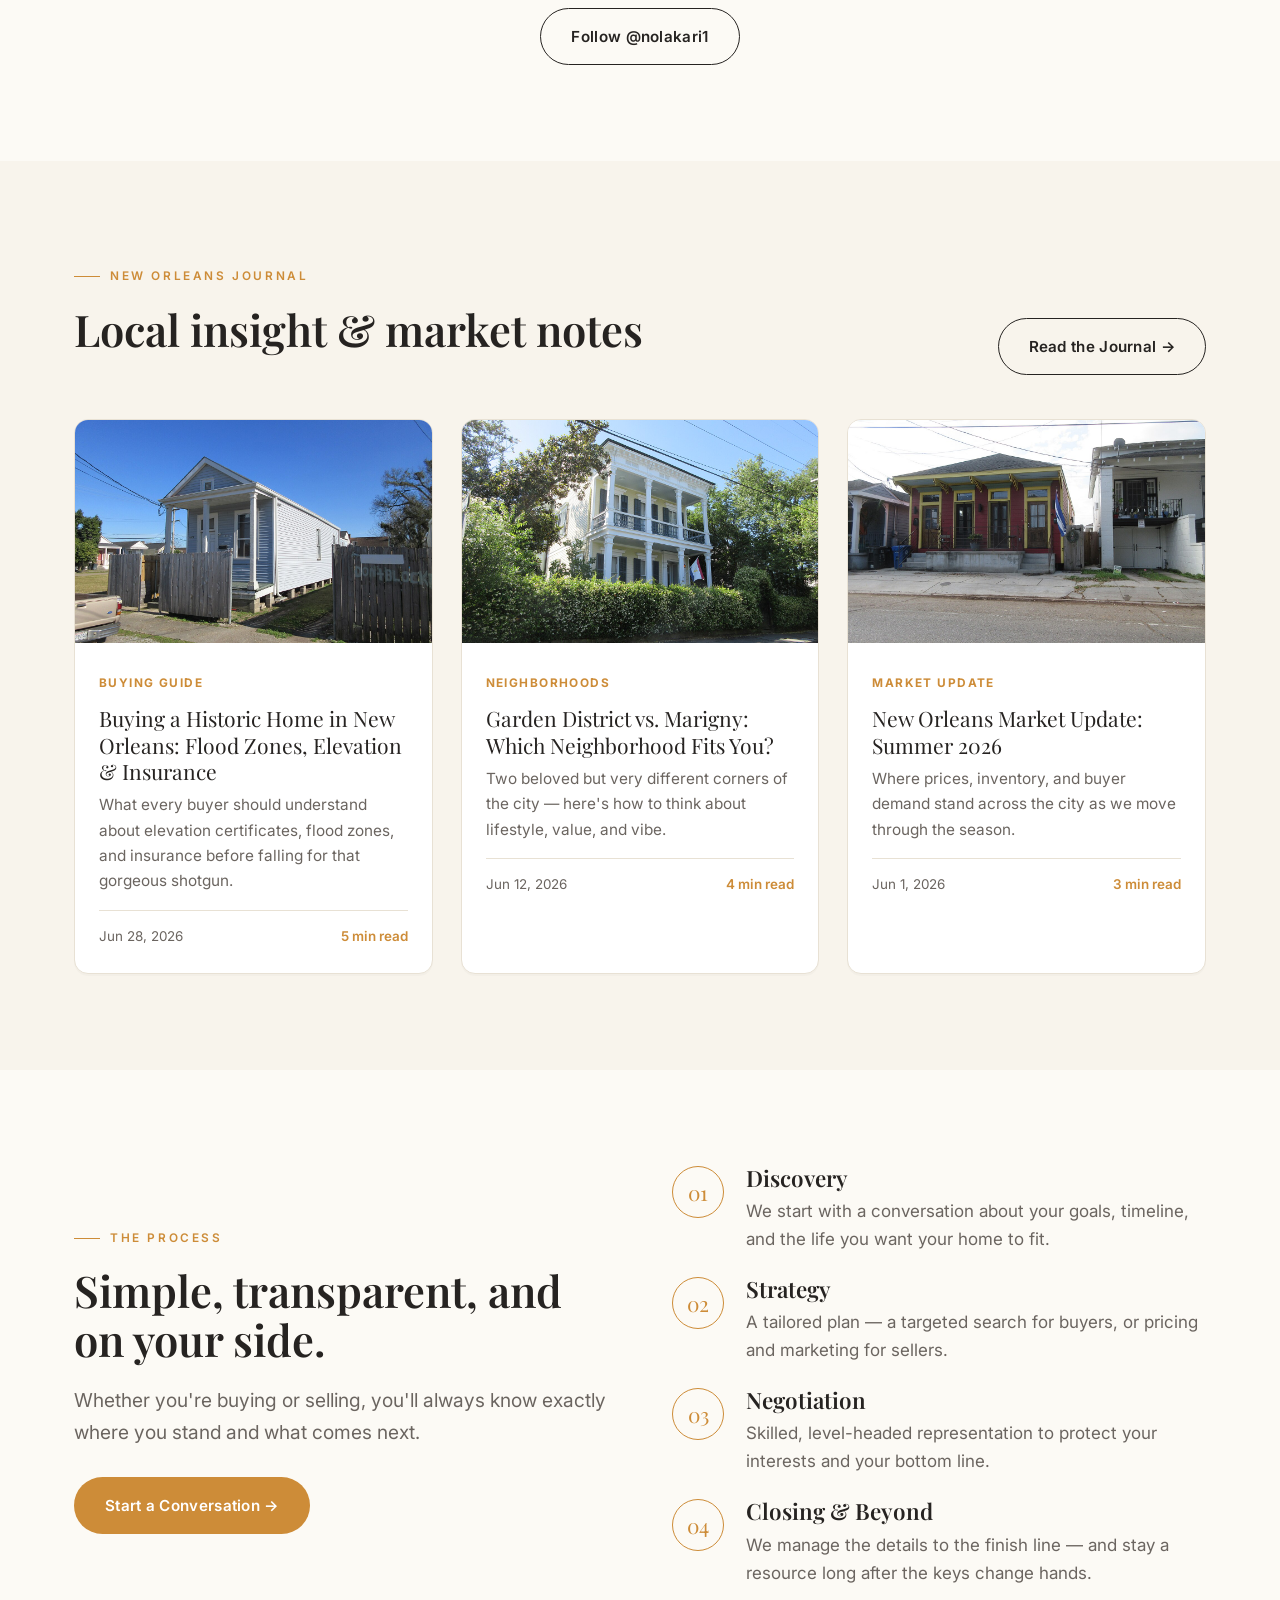
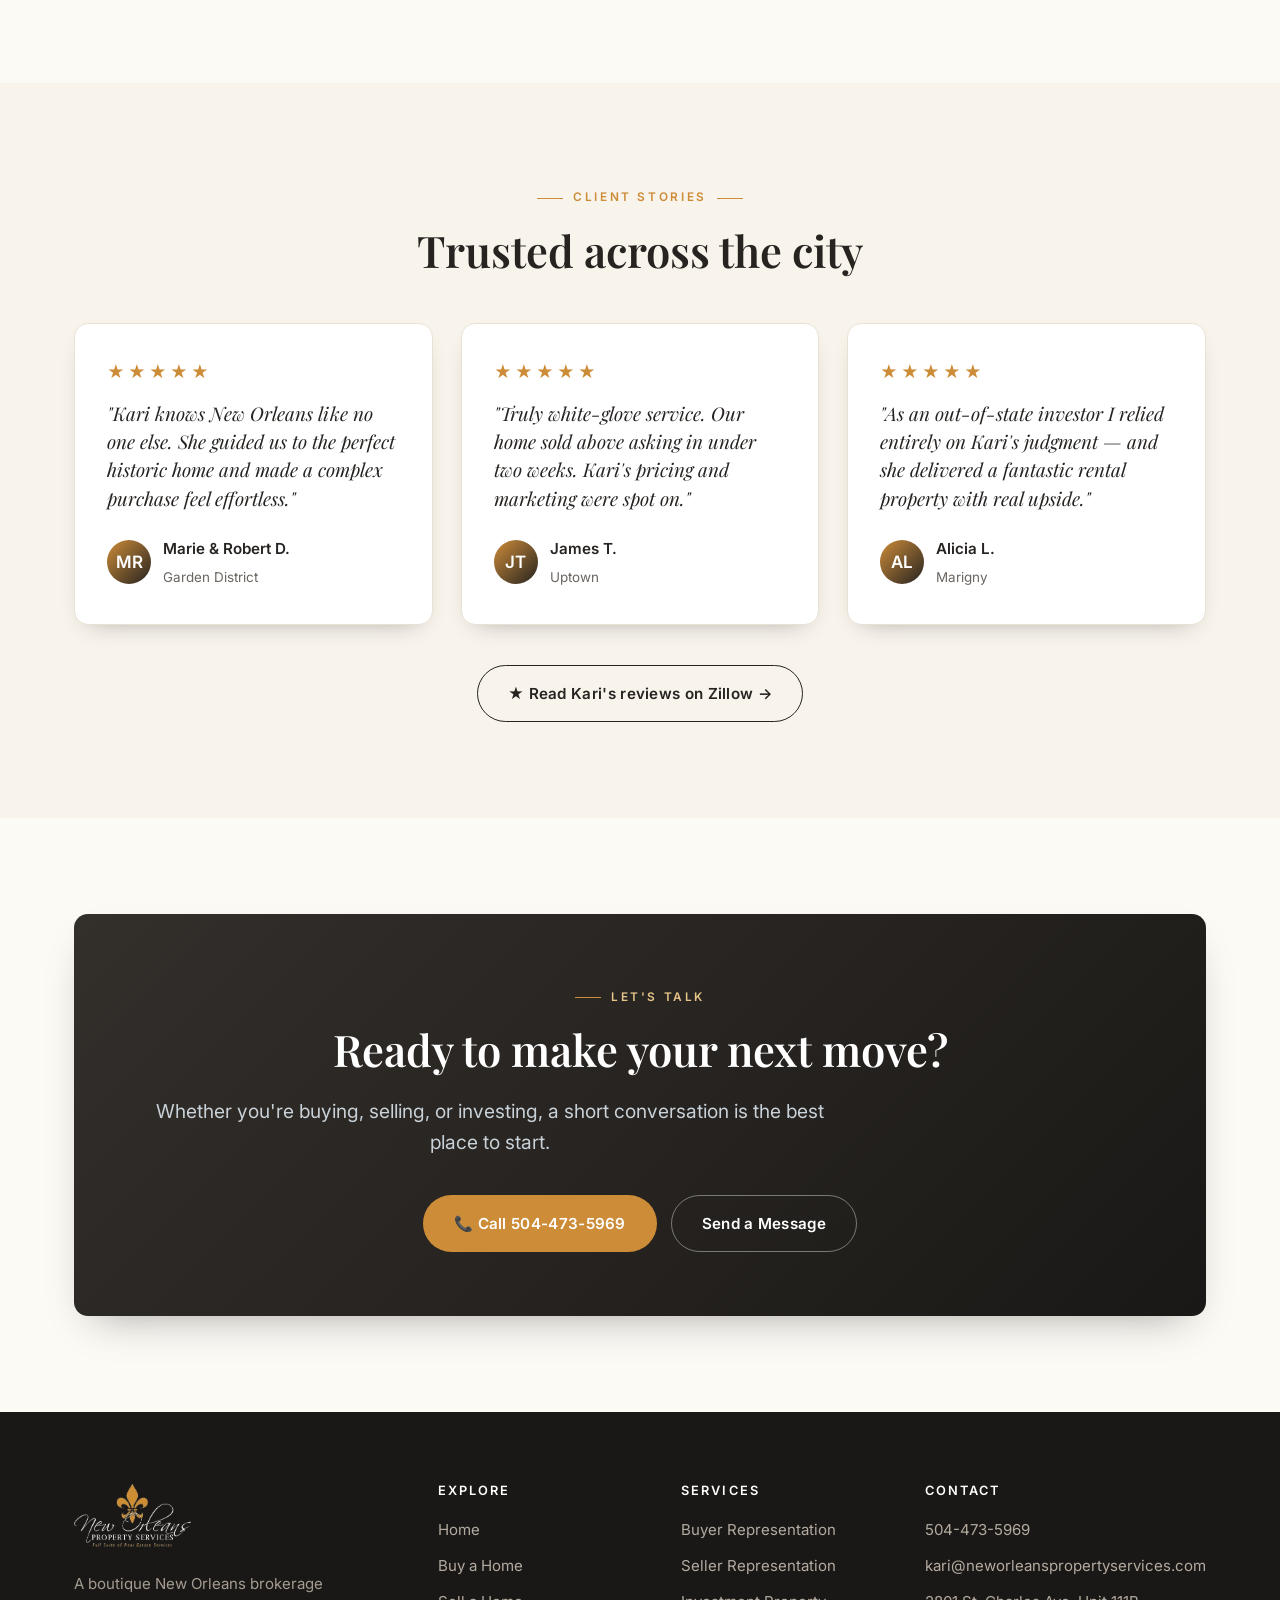
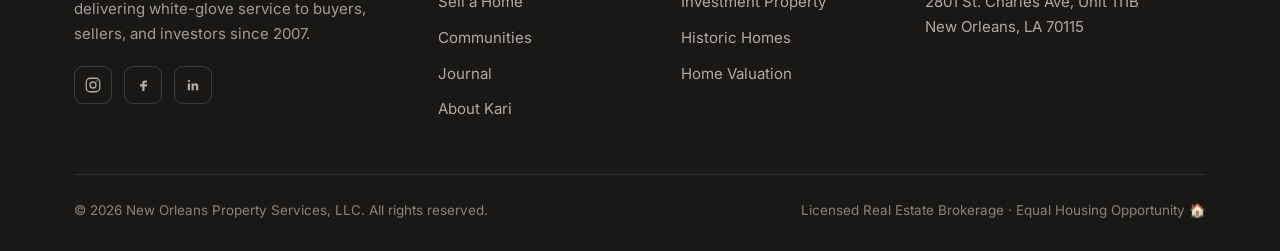
==== commit a65e844f: "Larger header logo across all pages; auto-version CSS/JS by filemtime" ====
--- a/index.html
+++ b/index.html
@@ -9,7 +9,7 @@
 <link rel="preconnect" href="https://fonts.gstatic.com" crossorigin>
 <link href="https://fonts.googleapis.com/css2?family=Playfair+Display:wght@500;600;700&family=Inter:wght@400;500;600;700&display=swap" rel="stylesheet">
 <link rel="icon" href="assets/logo.png">
-<link rel="stylesheet" href="css/styles.css?v=3">
+<link rel="stylesheet" href="css/styles.css?v=4">
 </head>
 <body>
 
--- a/css/styles.css
+++ b/css/styles.css
@@ -99,9 +99,9 @@
   backdrop-filter:blur(12px);
   border-bottom:1px solid var(--line);
 }
-.site-header .container{display:flex;align-items:center;justify-content:space-between;padding-top:12px;padding-bottom:12px}
+.site-header .container{display:flex;align-items:center;justify-content:space-between;padding-top:16px;padding-bottom:16px}
 .brand{display:flex;align-items:center;gap:14px}
-.brand__logo{height:54px;width:auto;display:block}
+.brand__logo{height:74px;width:auto;display:block}
 .brand__logo--footer{height:70px}
 
 .nav{display:flex;align-items:center;gap:30px}
@@ -327,6 +327,8 @@
   .section{padding:64px 0}
   /* backdrop-filter would trap the fixed drawer inside the header's box — drop it on mobile */
   .site-header{background:var(--paper);backdrop-filter:none;-webkit-backdrop-filter:none}
+  .brand__logo{height:60px}
+  .site-header .container{padding-top:12px;padding-bottom:12px}
   .nav{position:fixed;inset:0 0 0 auto;height:100vh;height:100dvh;width:min(82vw,320px);background:var(--paper);border-left:1px solid var(--line);flex-direction:column;align-items:flex-start;justify-content:flex-start;padding:88px 32px 32px;gap:20px;overflow-y:auto;transform:translateX(100%);transition:.3s;box-shadow:var(--shadow);z-index:60}
   .nav a{font-size:1.05rem}
   /* box-shadow with huge spread = full-screen dim behind the drawer, no extra markup */
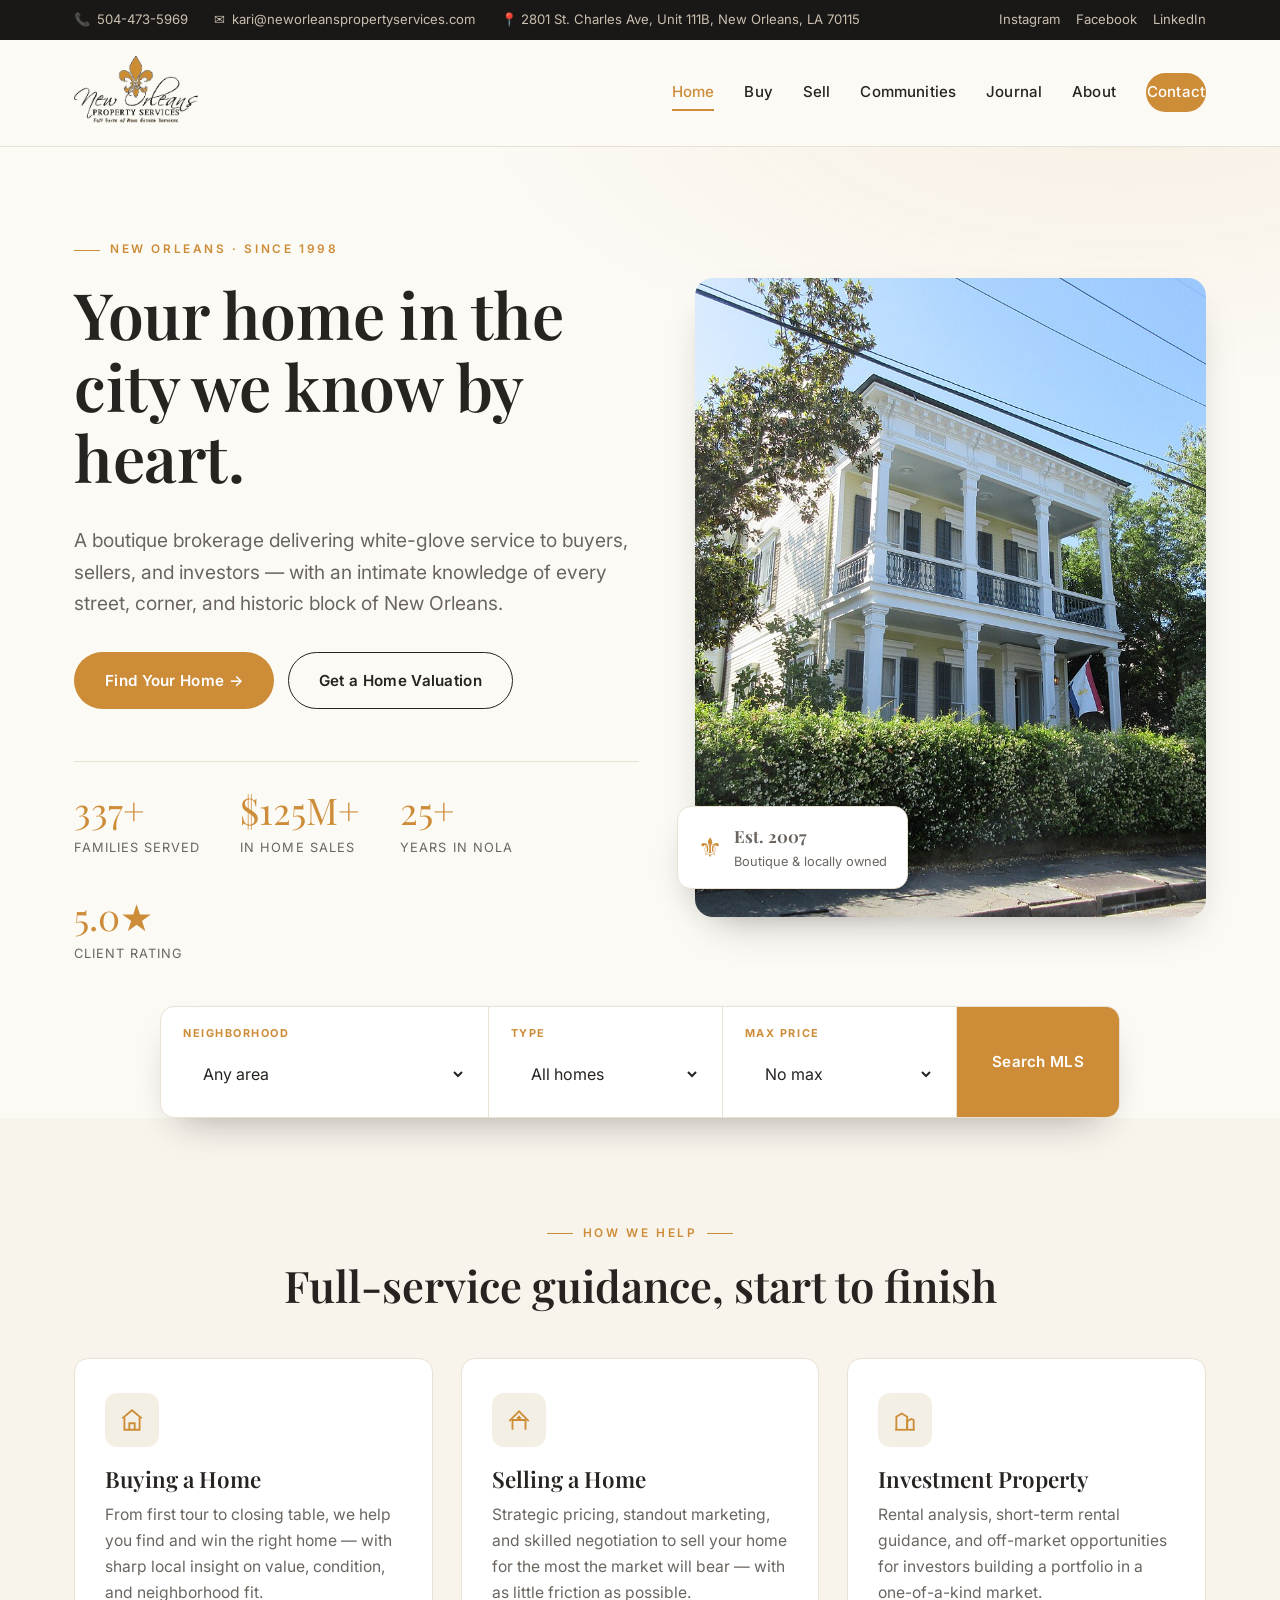
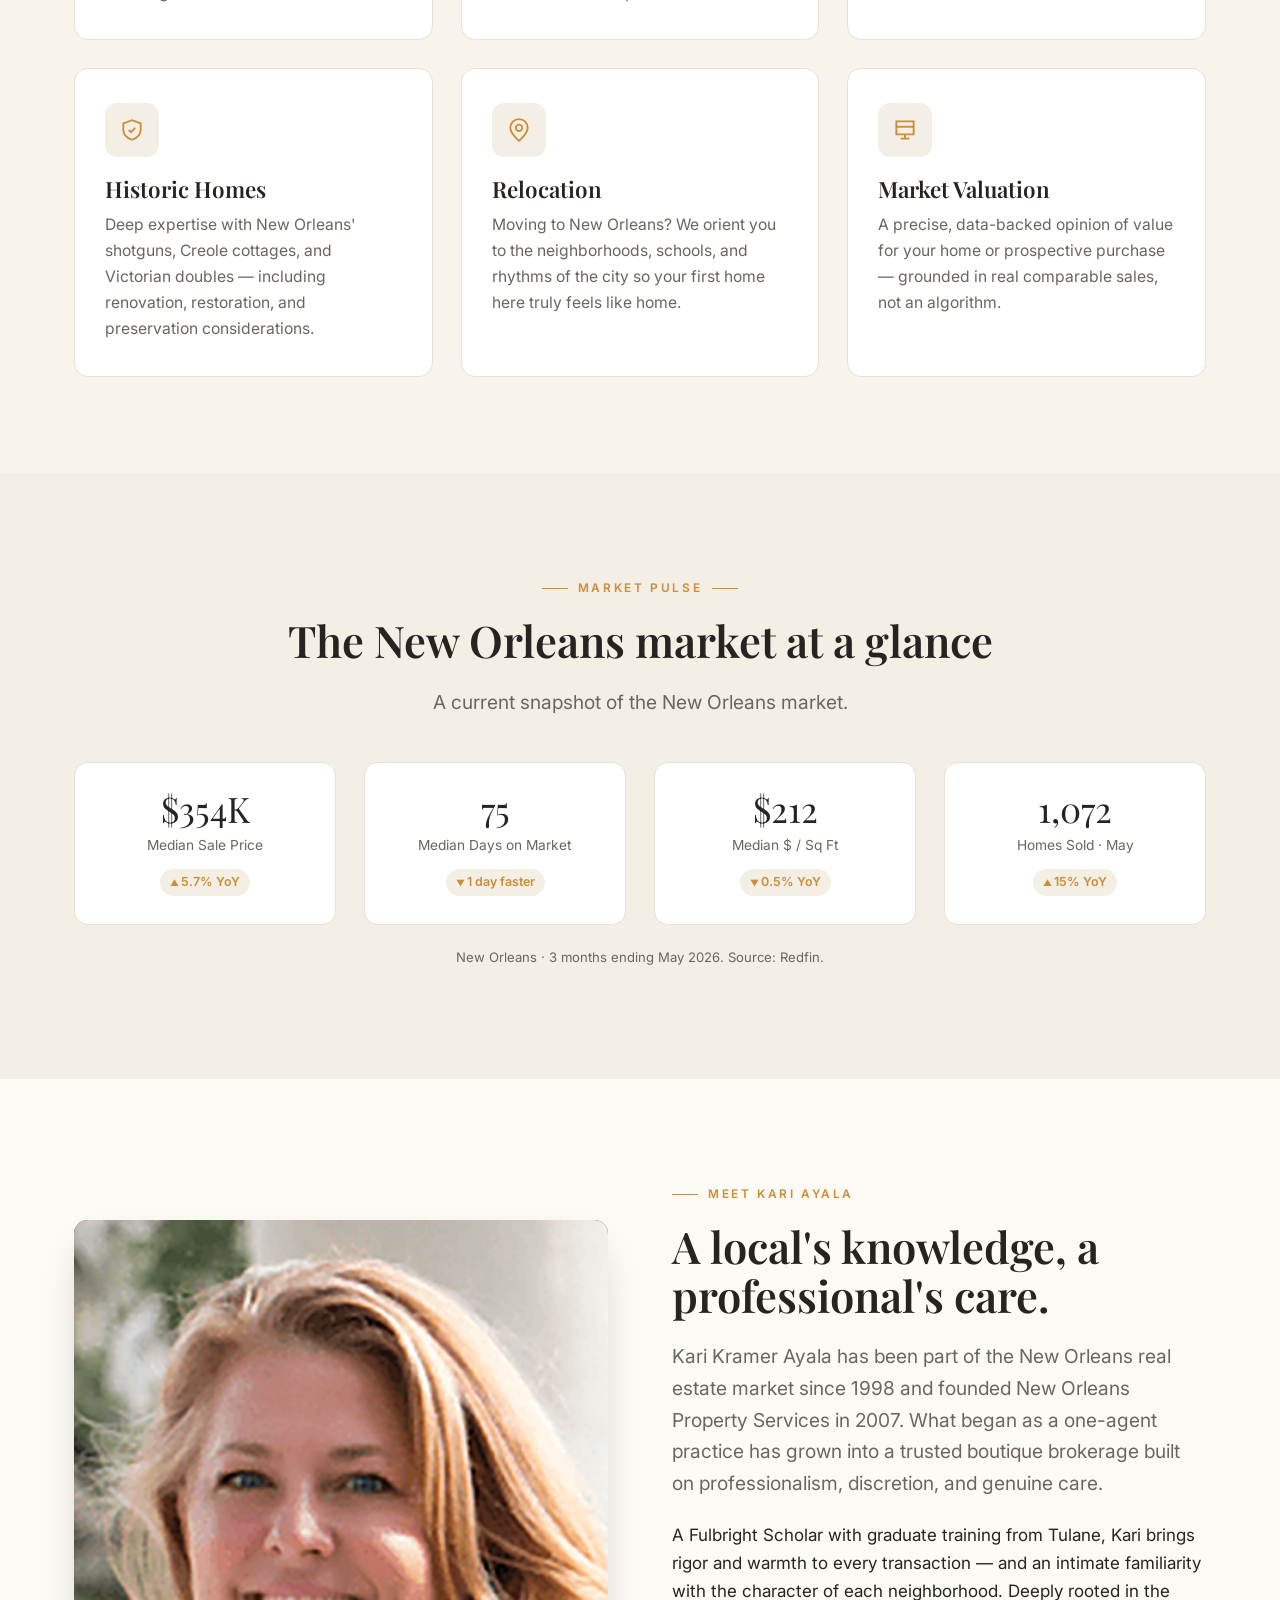
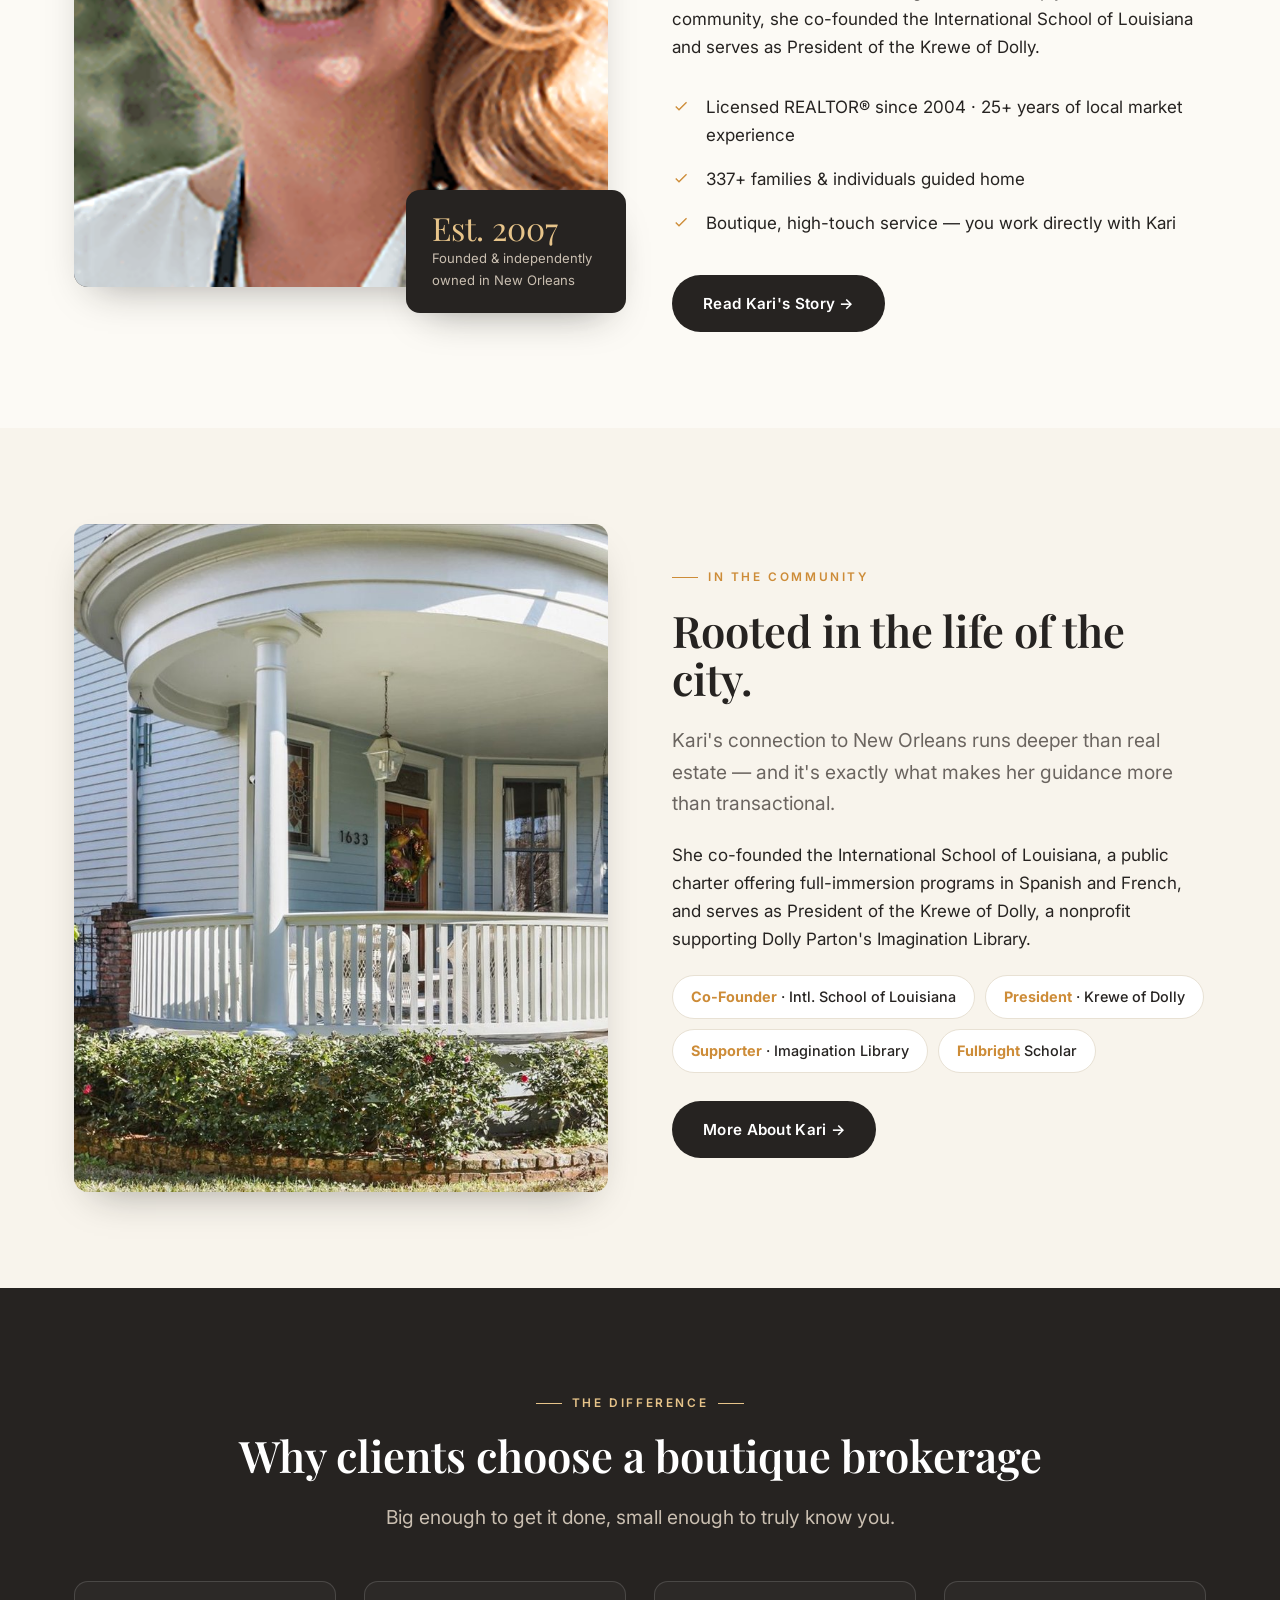
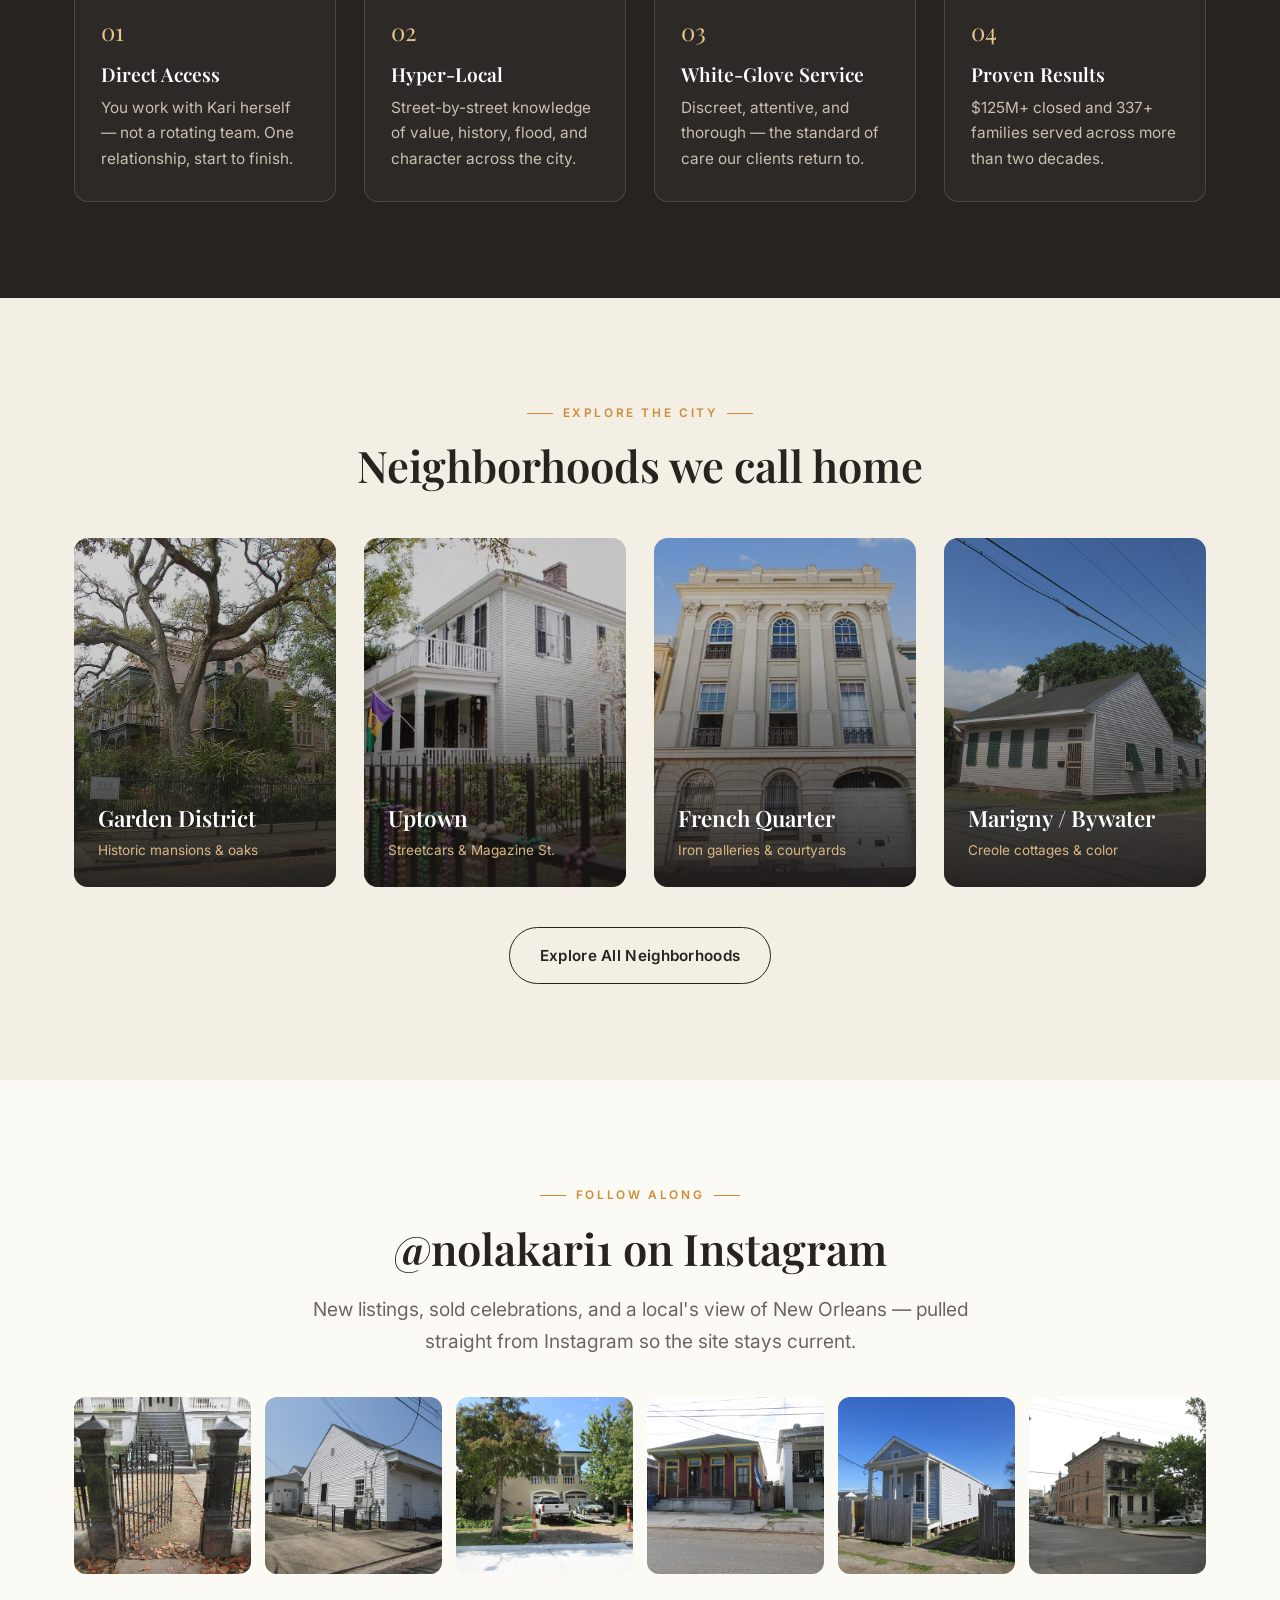
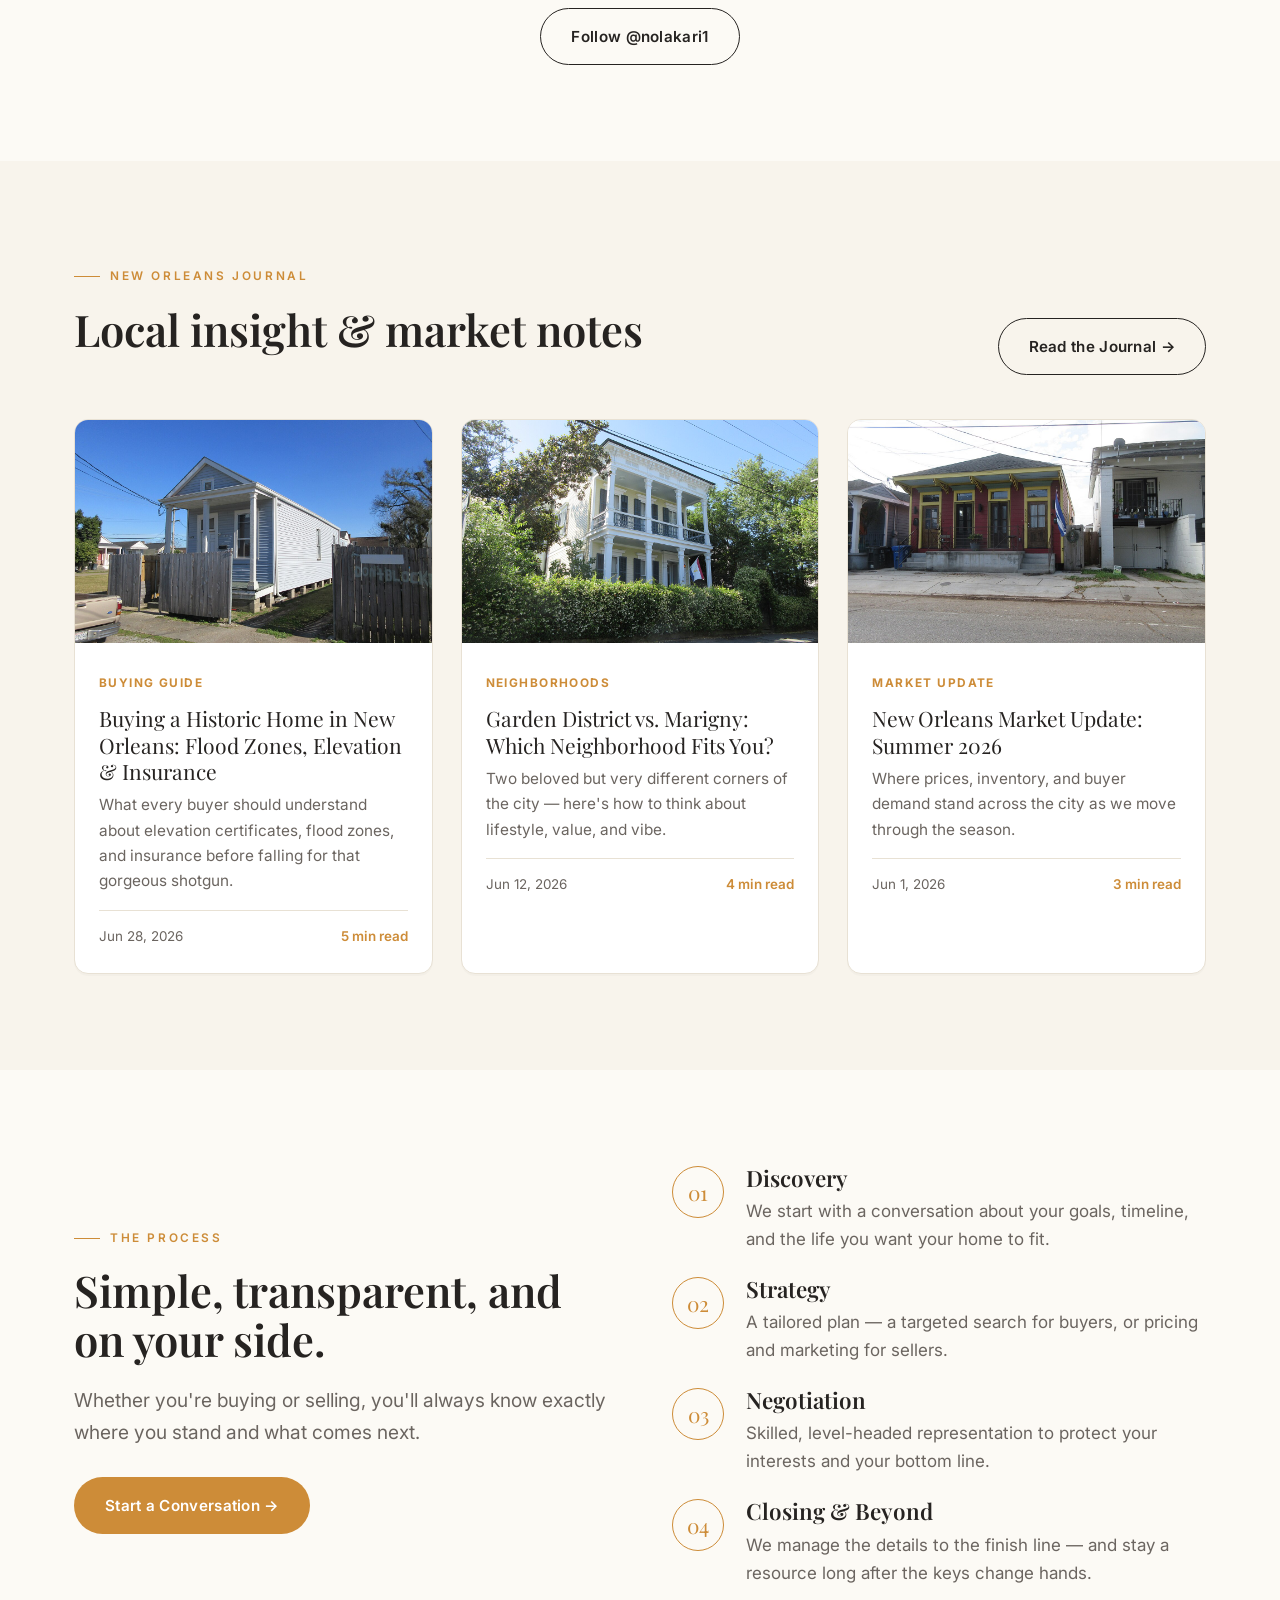
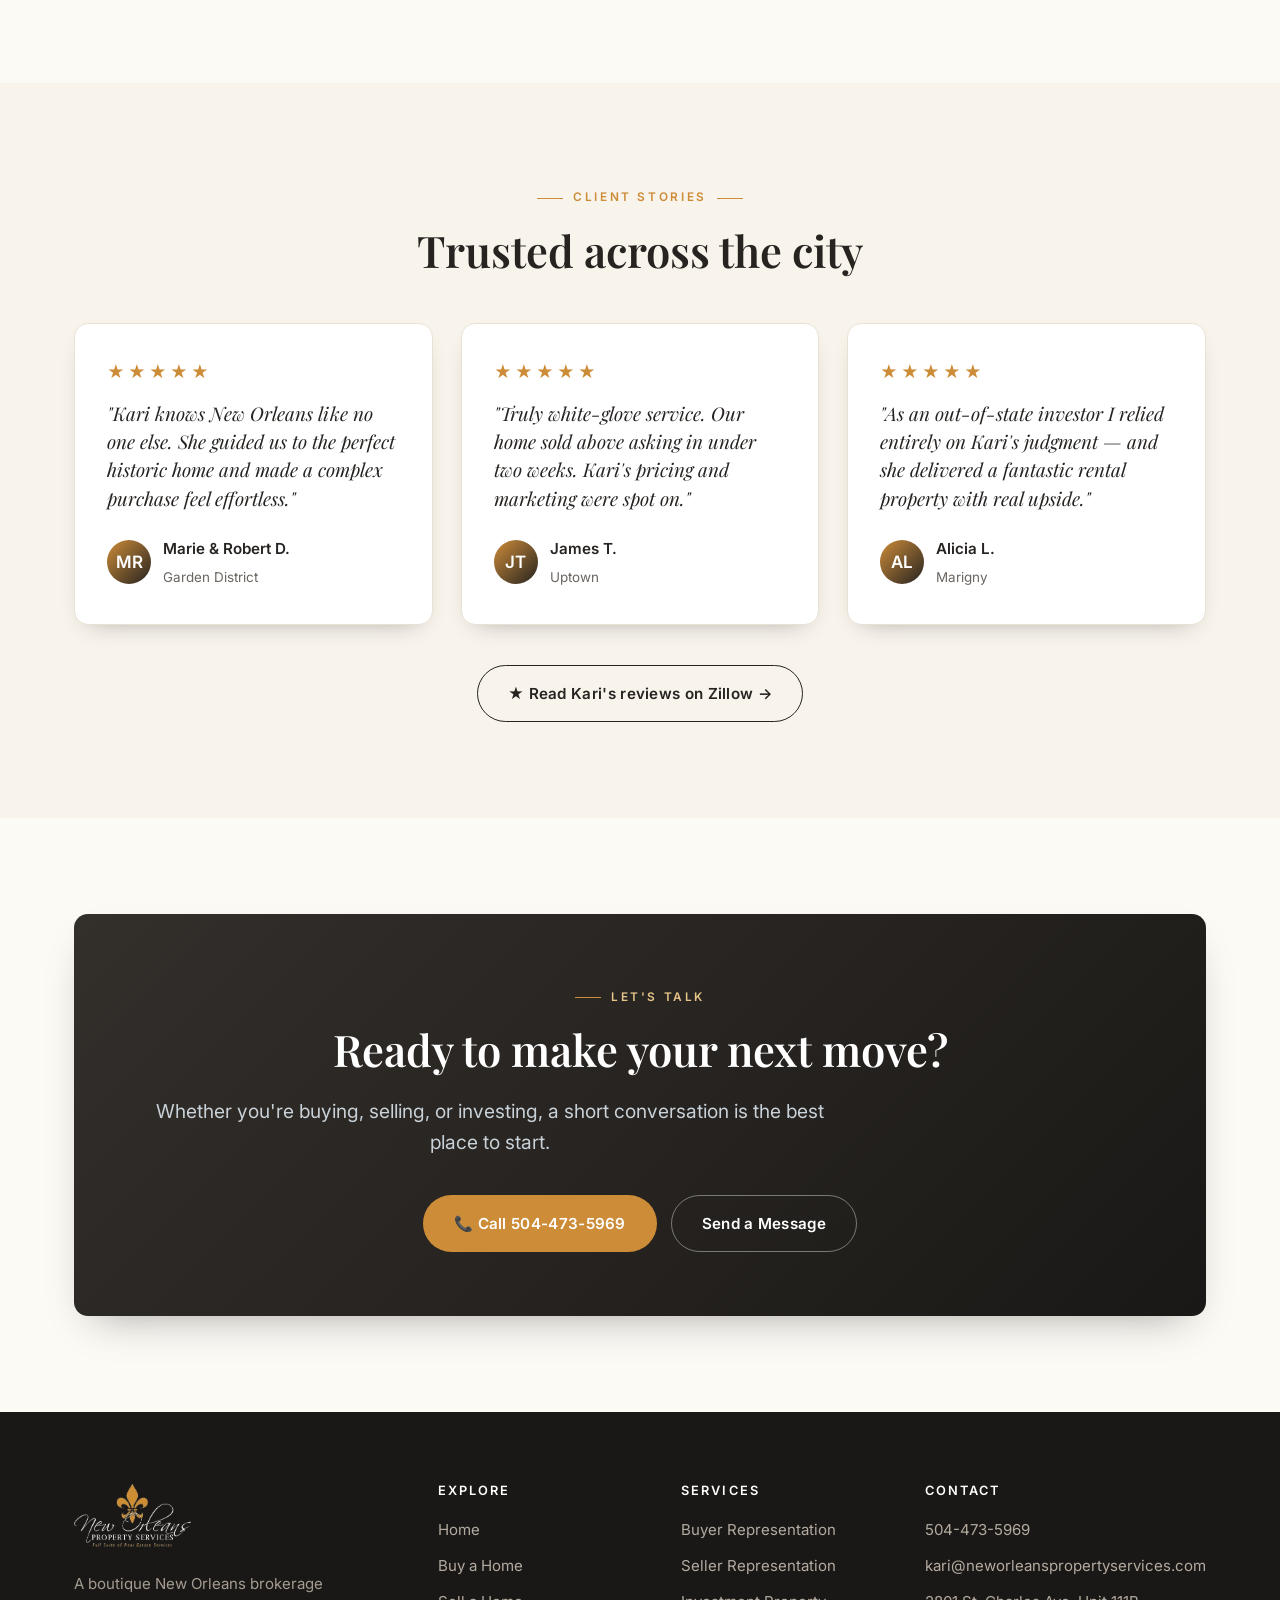
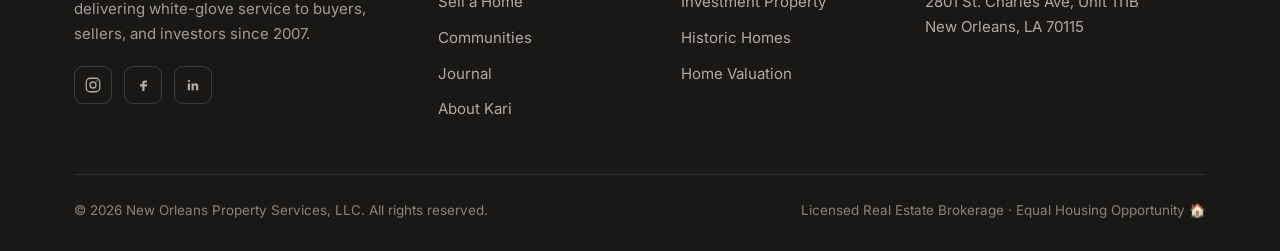
==== commit 83213ae8: "Swap community section image to Kari's 1633 Bordeaux St porch photo" ====
--- a/index.html
+++ b/index.html
@@ -175,7 +175,7 @@
 <section class="section tone-cream">
   <div class="container">
     <div class="split">
-      <div class="split__media reveal"><img src="assets/nola/foti-mansion.jpg" alt="An elegant historic New Orleans mansion"></div>
+      <div class="split__media reveal"><img src="assets/nola/bordeaux-porch.jpg" alt="A restored Victorian New Orleans home"></div>
       <div class="reveal">
         <p class="eyebrow">In the Community</p>
         <h2>Rooted in the life of the city.</h2>
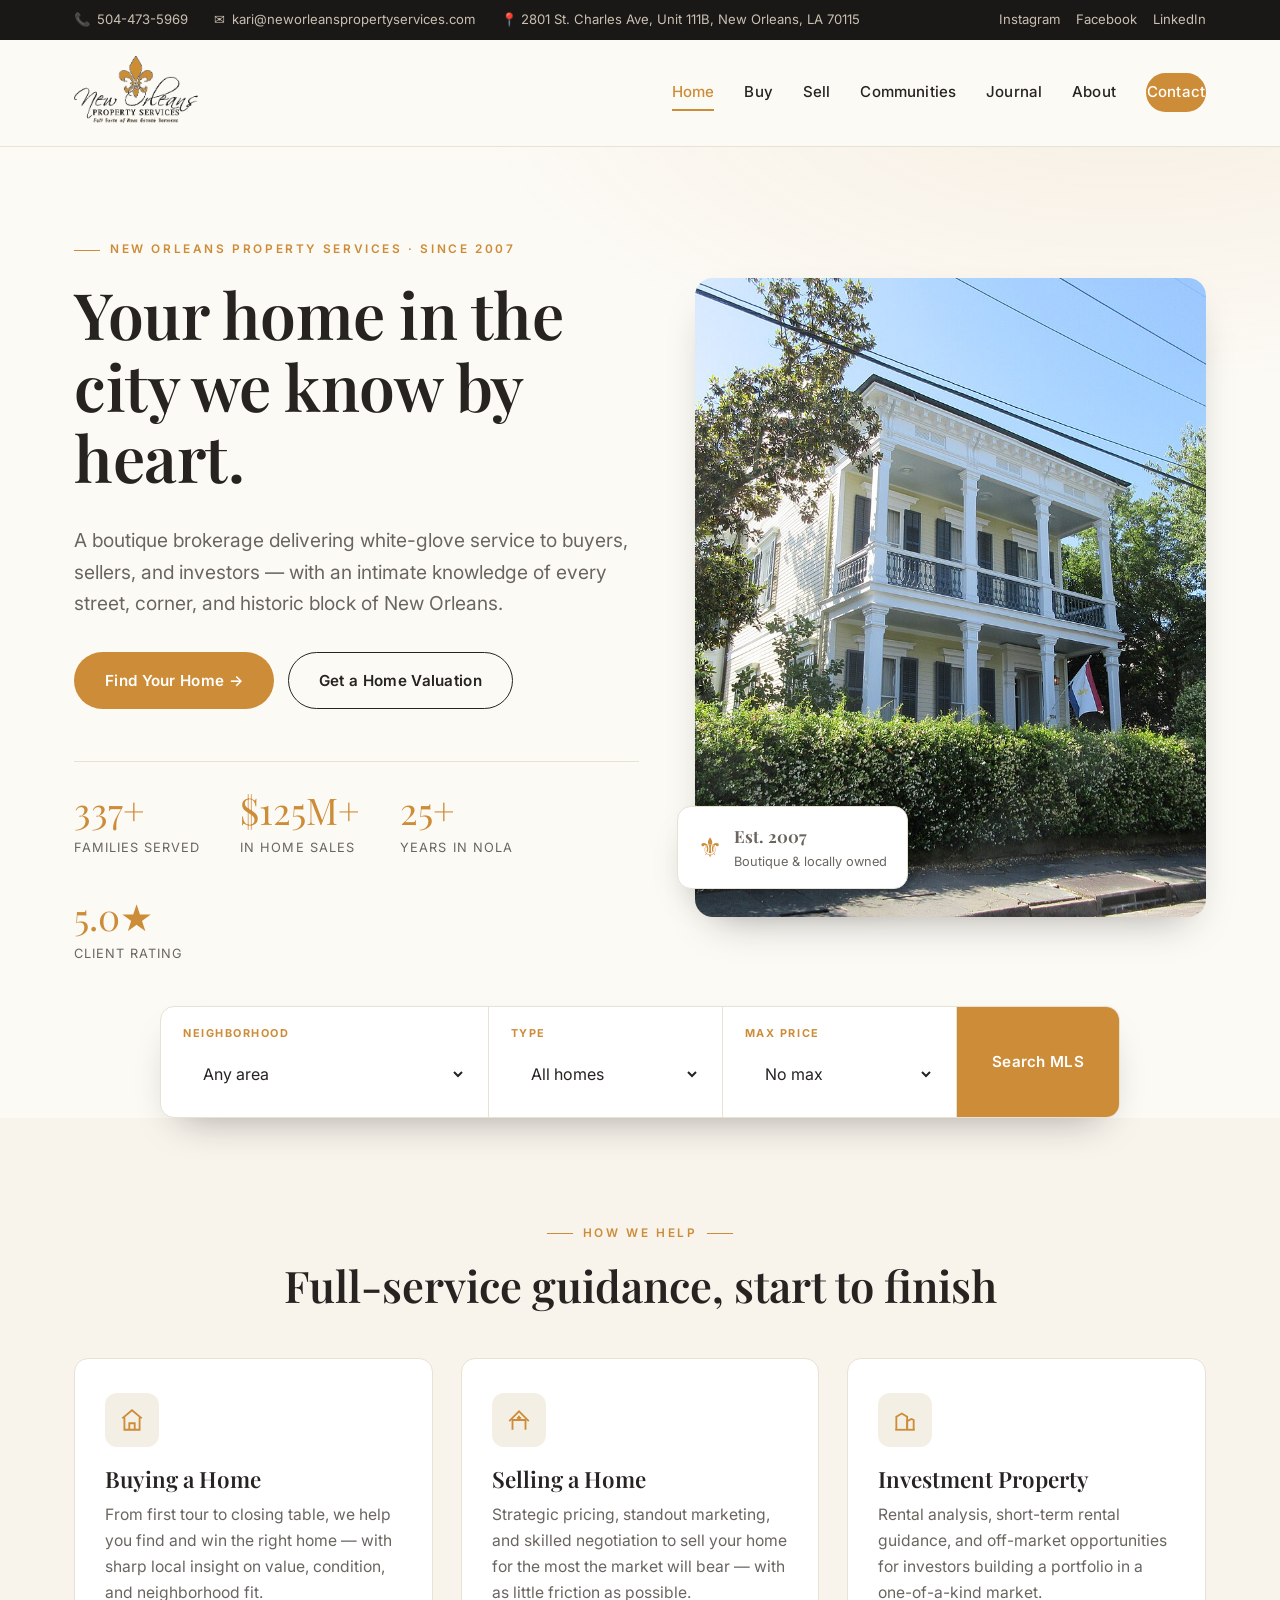
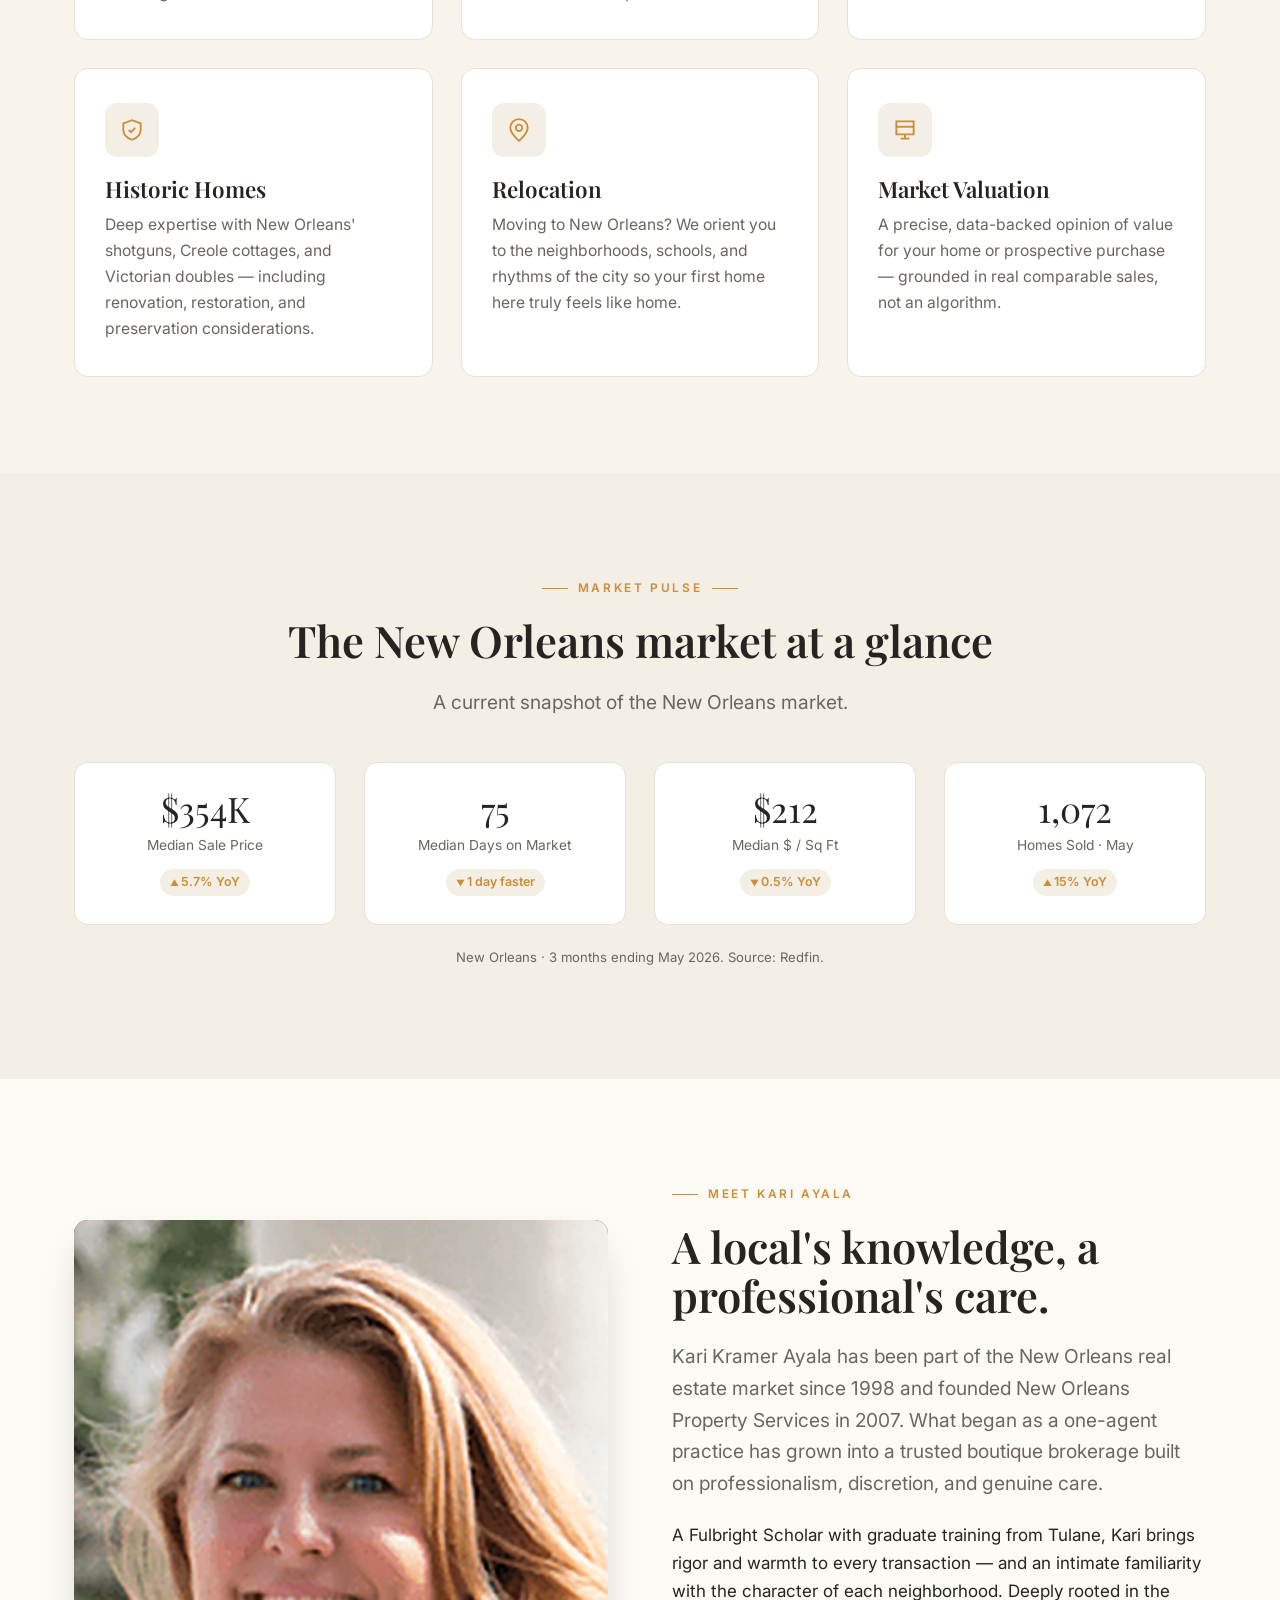
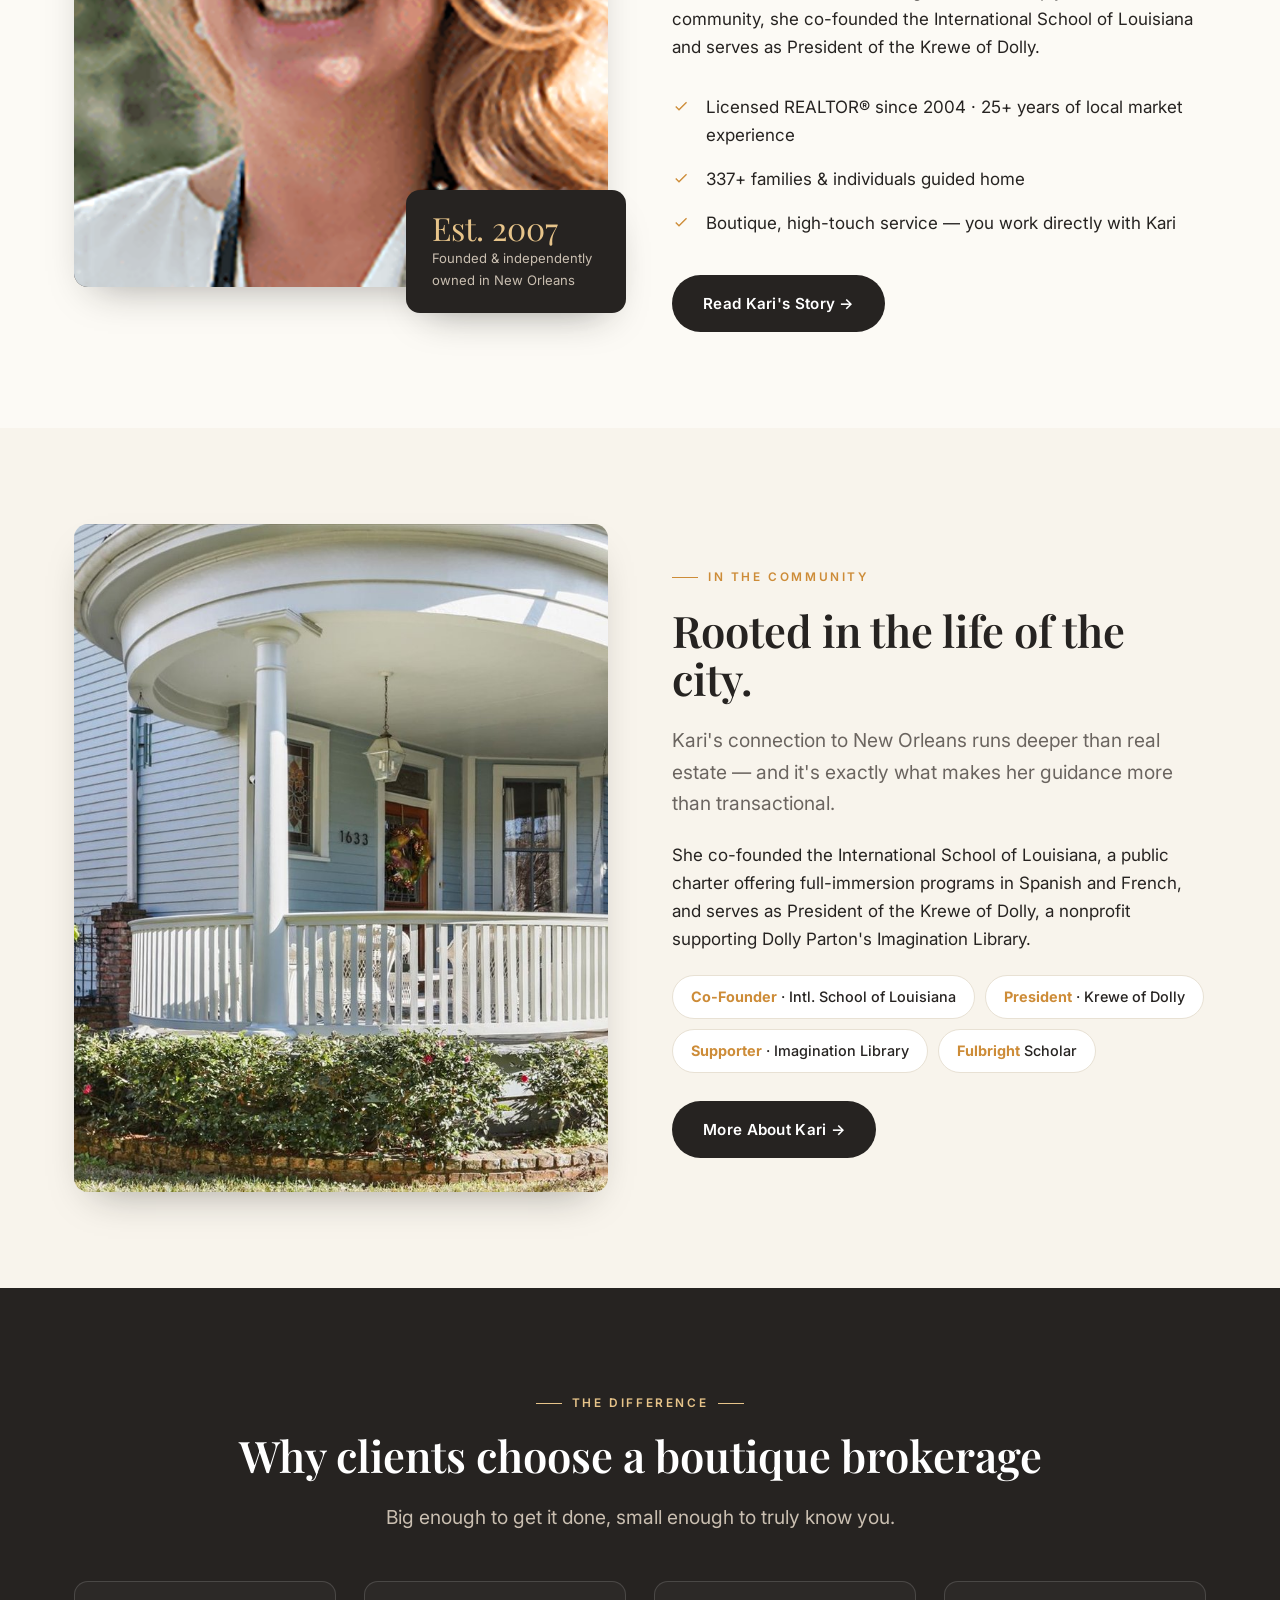
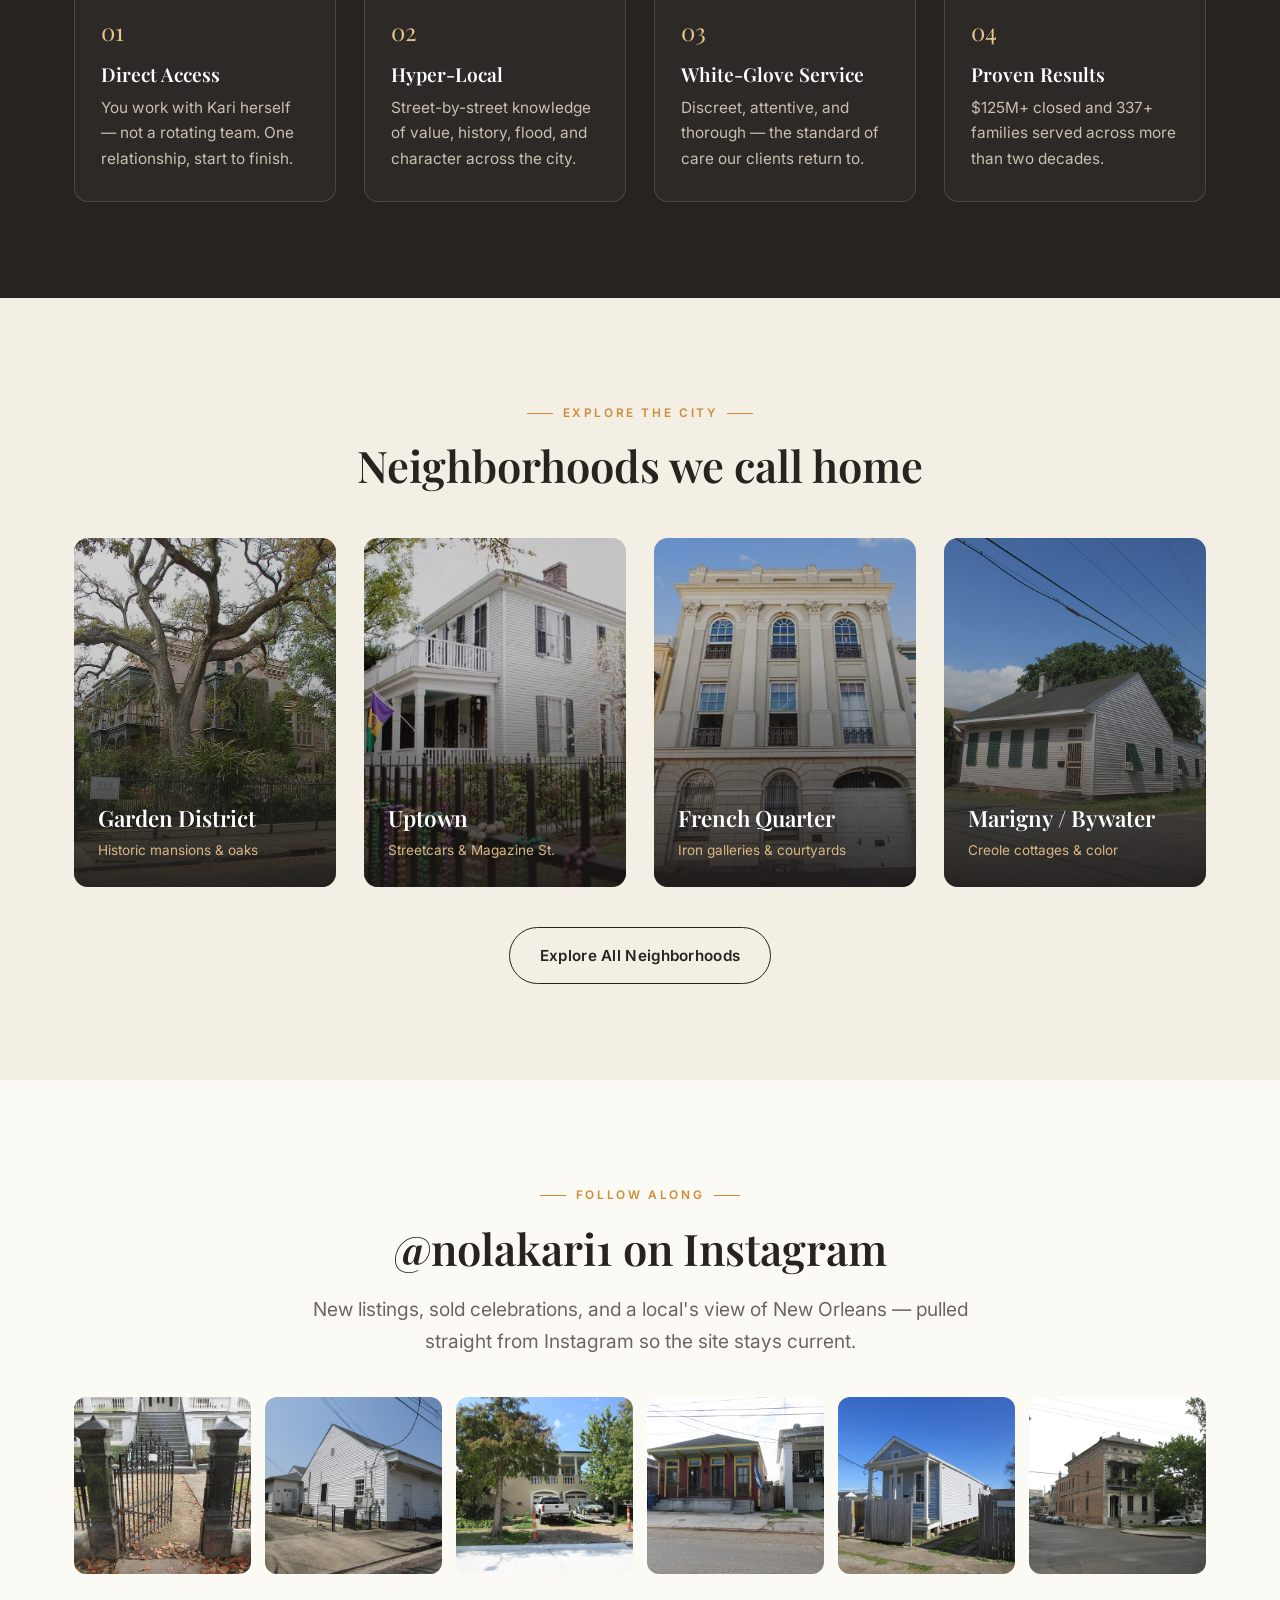
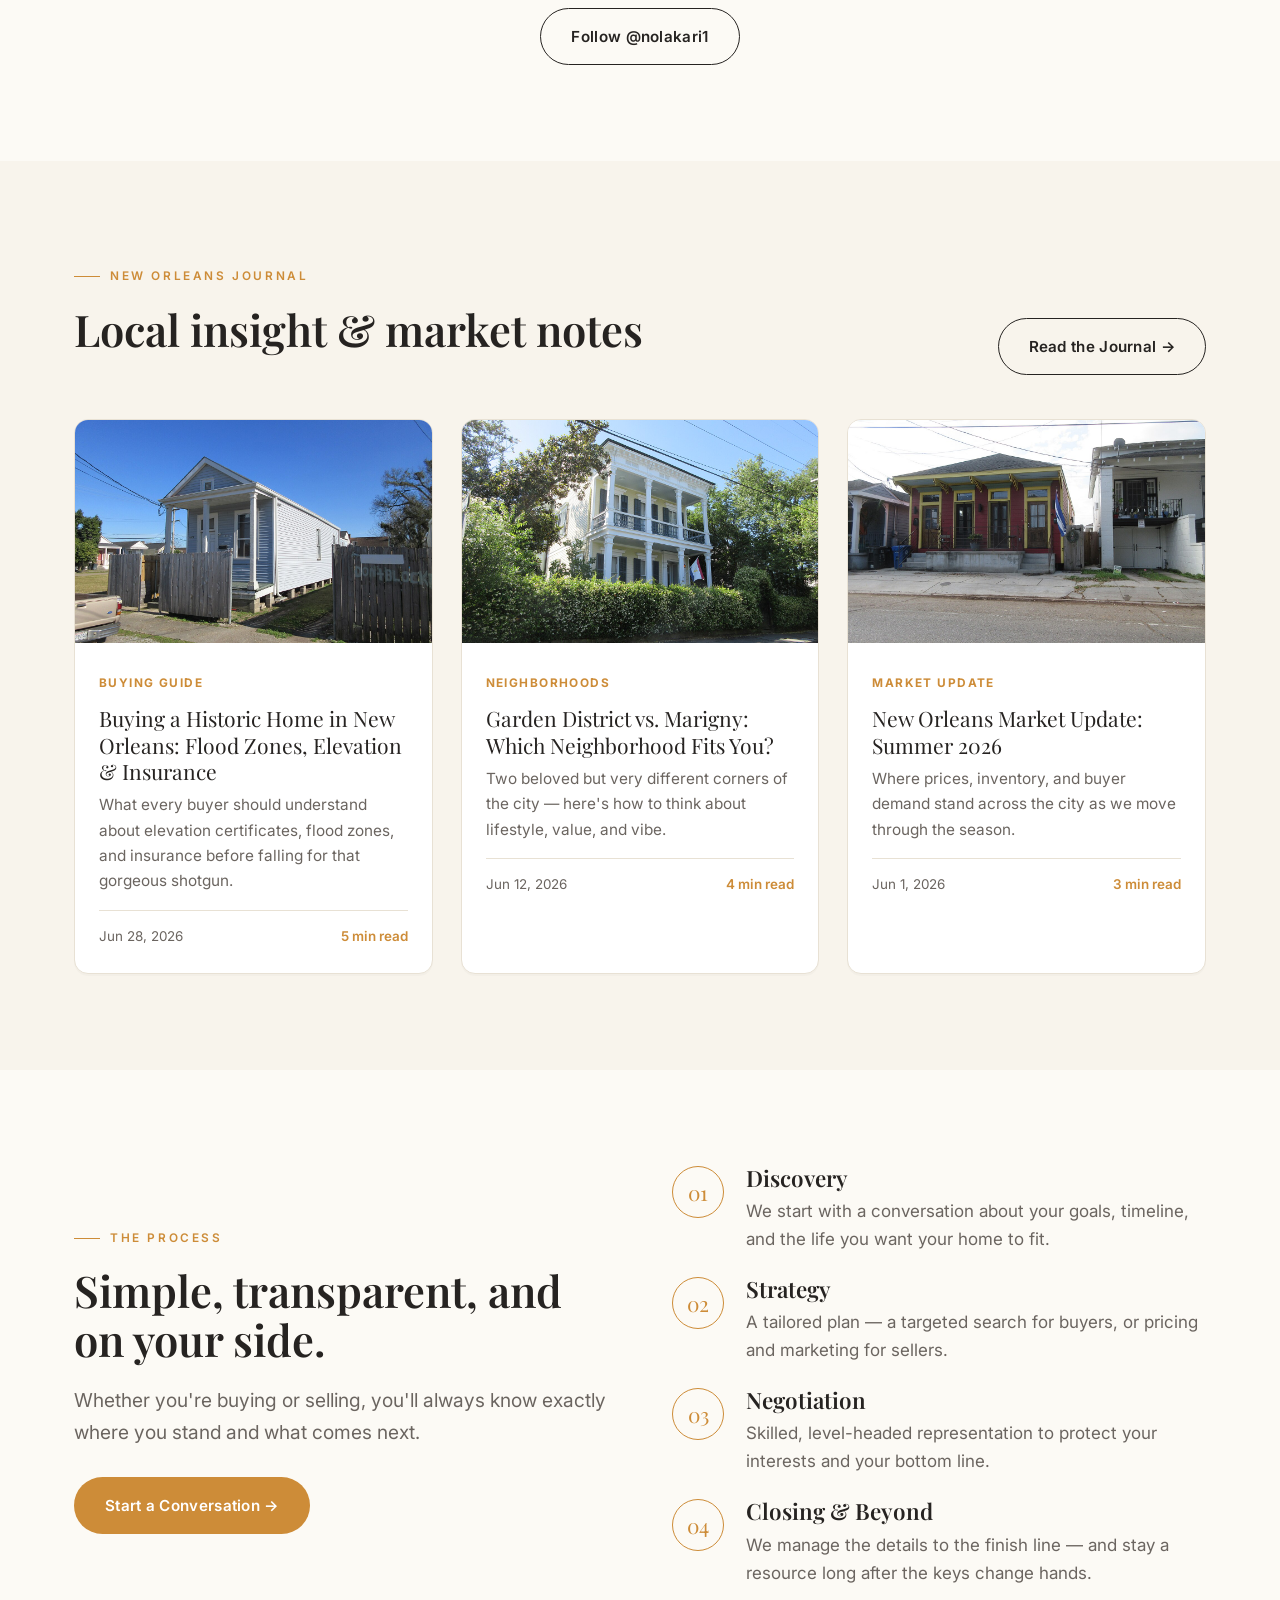
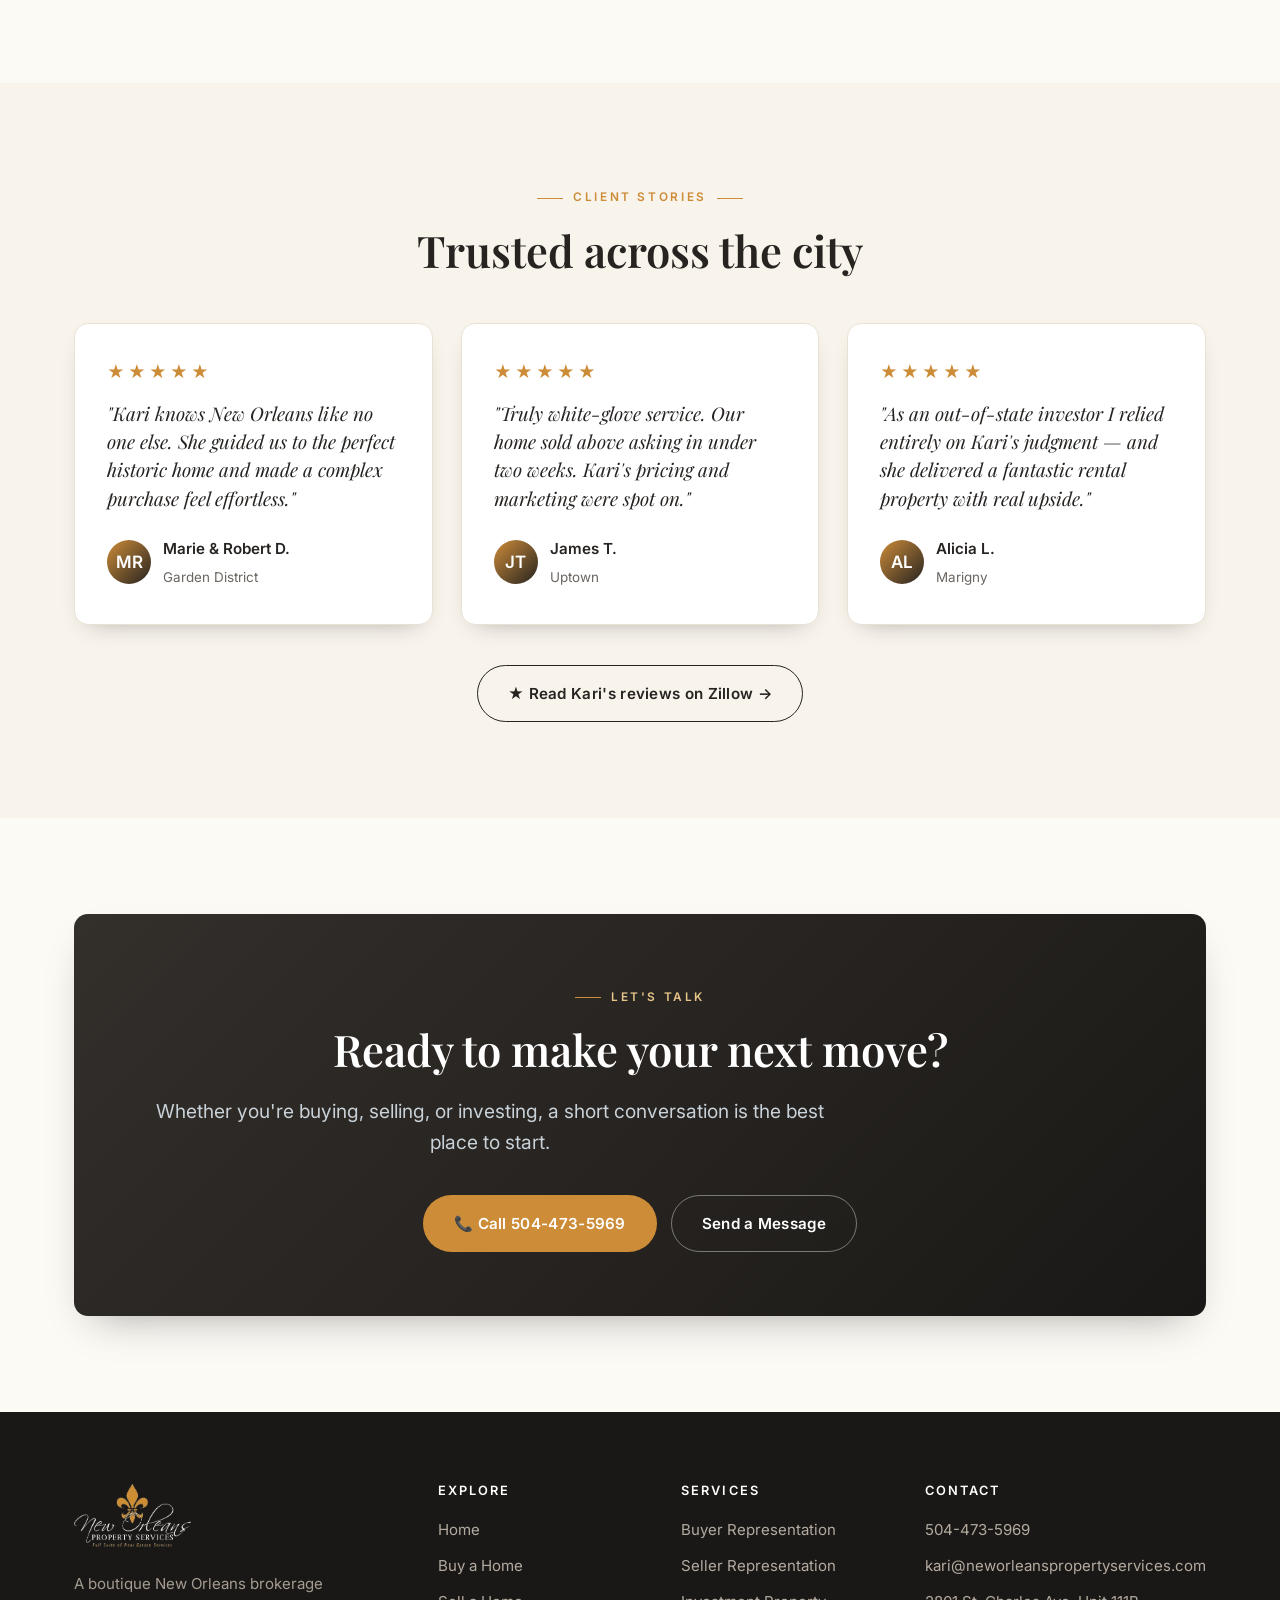
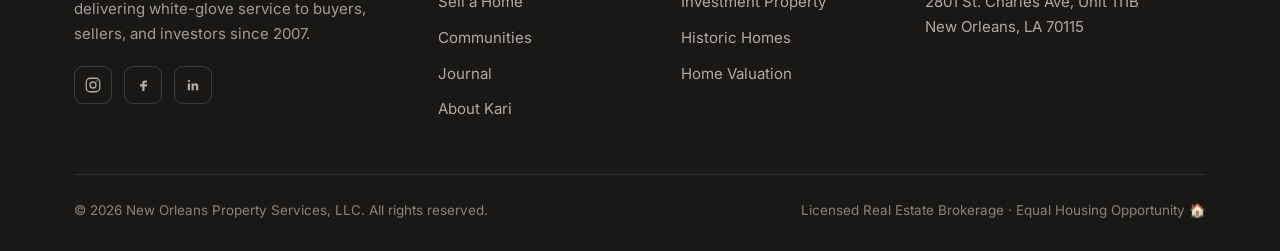
==== commit 7ab14616: "Homepage: wire MLS quick-search to Buying Buddy + hero says firm/Est. 2007 Search form: the three se" ====
--- a/index.html
+++ b/index.html
@@ -46,7 +46,7 @@
 <section class="hero">
   <div class="container hero__grid">
     <div class="hero__text reveal">
-      <p class="eyebrow">New Orleans · Since 1998</p>
+      <p class="eyebrow">New Orleans Property Services · Since 2007</p>
       <h1>Your home in the city we know by heart.</h1>
       <p class="lead">A boutique brokerage delivering white-glove service to buyers, sellers, and investors — with an intimate knowledge of every street, corner, and historic block of New Orleans.</p>
       <div class="hero__actions">
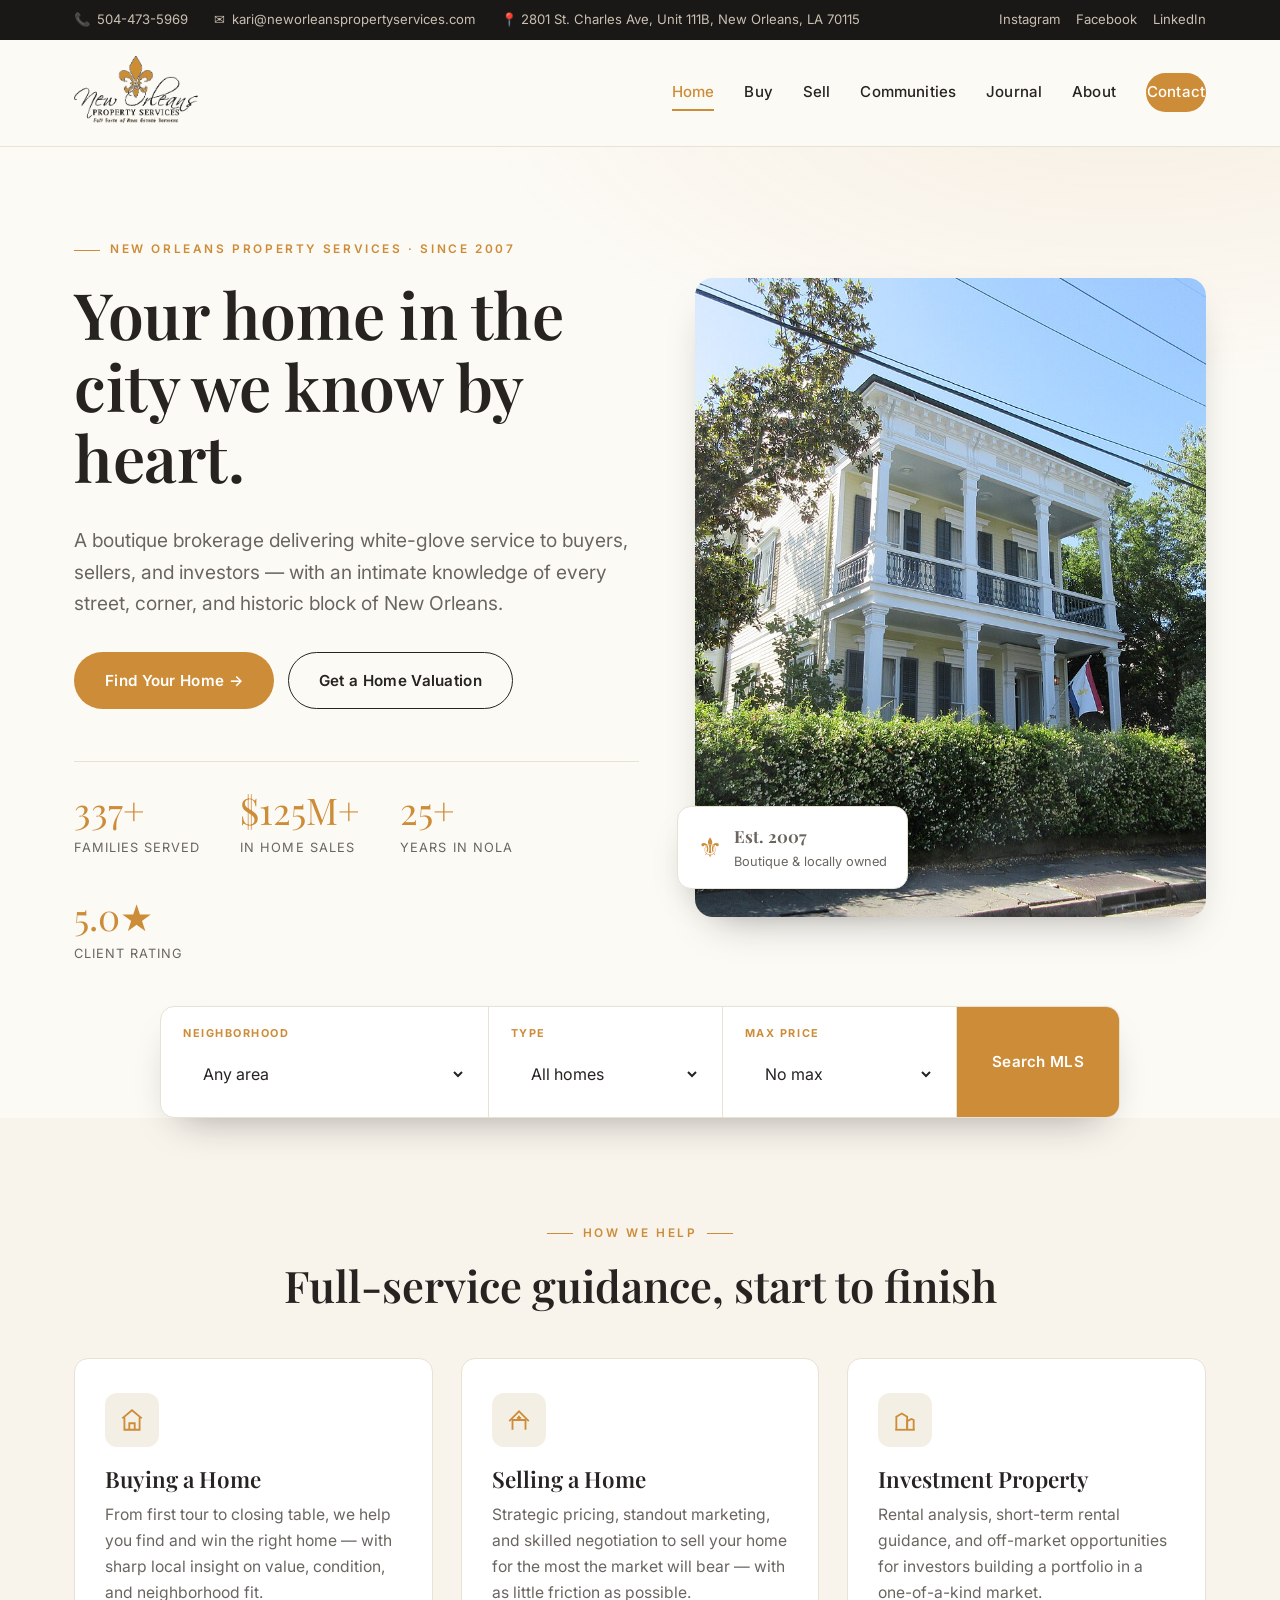
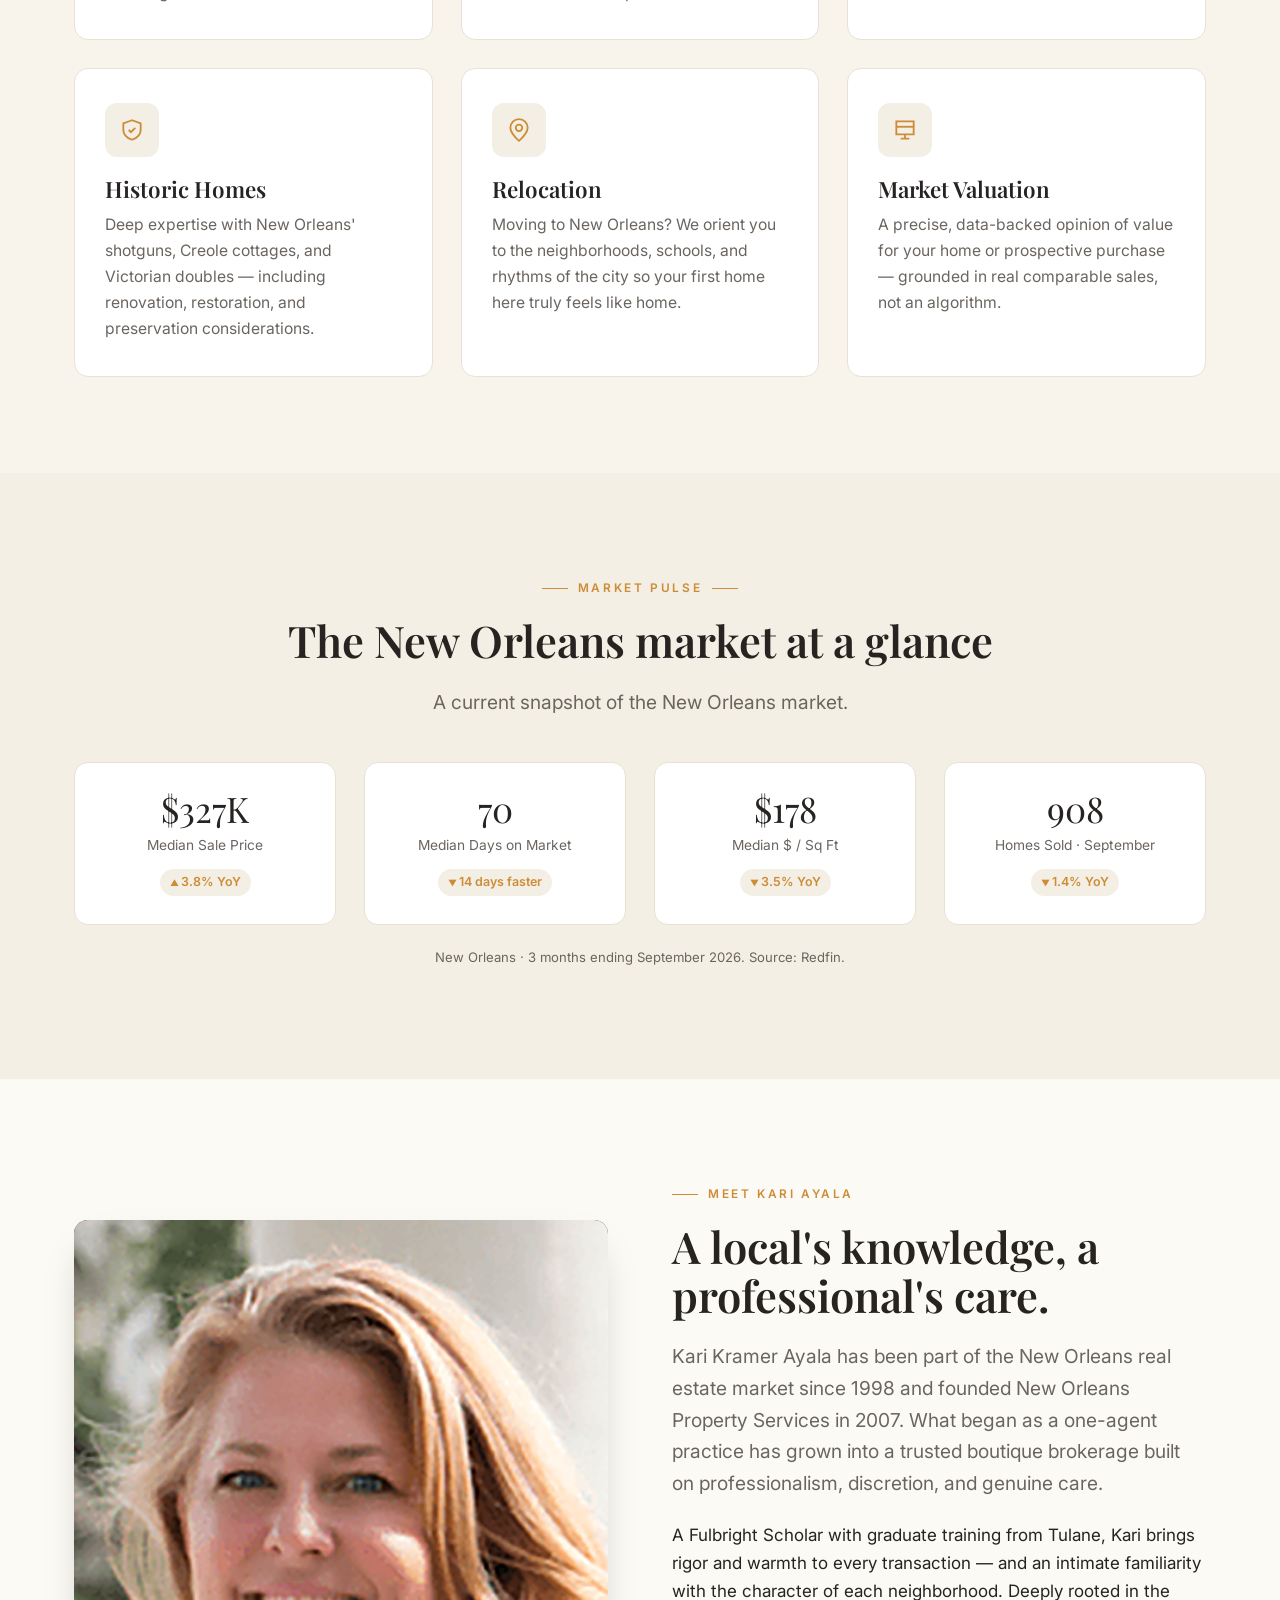
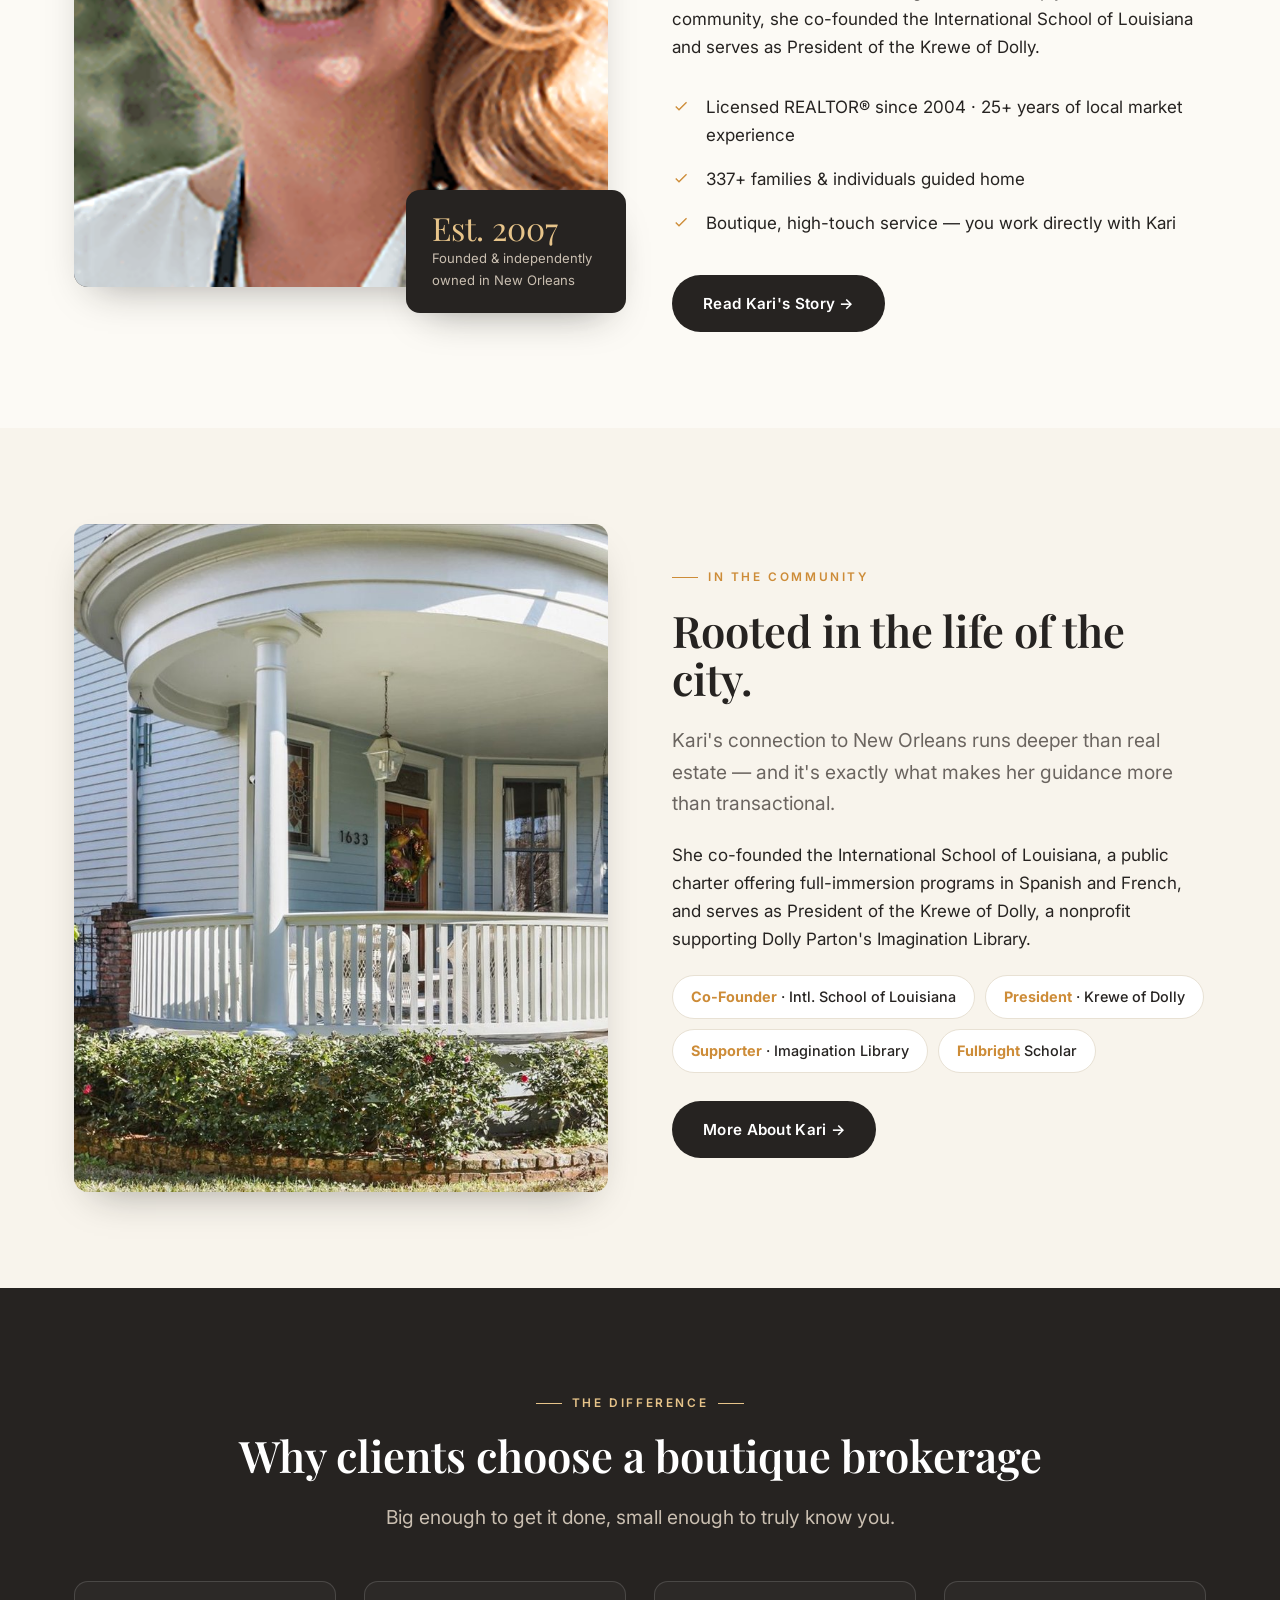
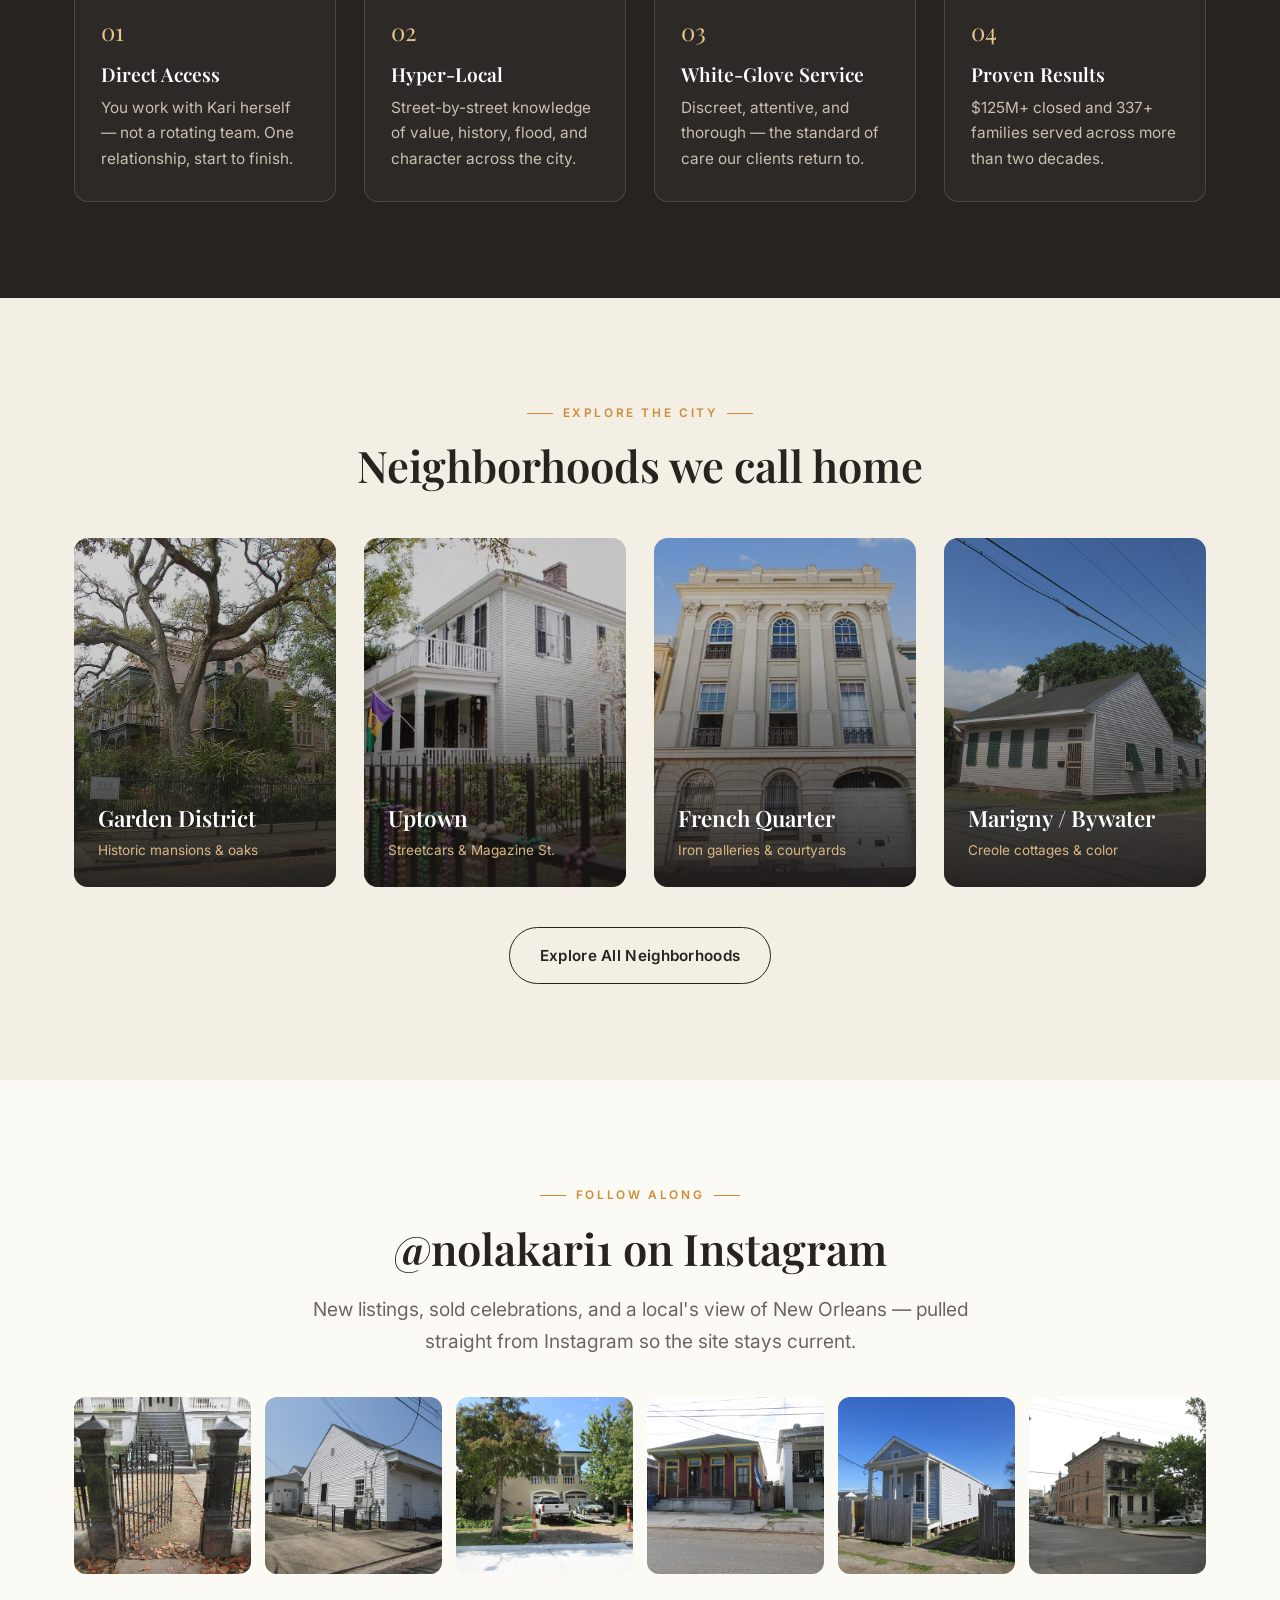
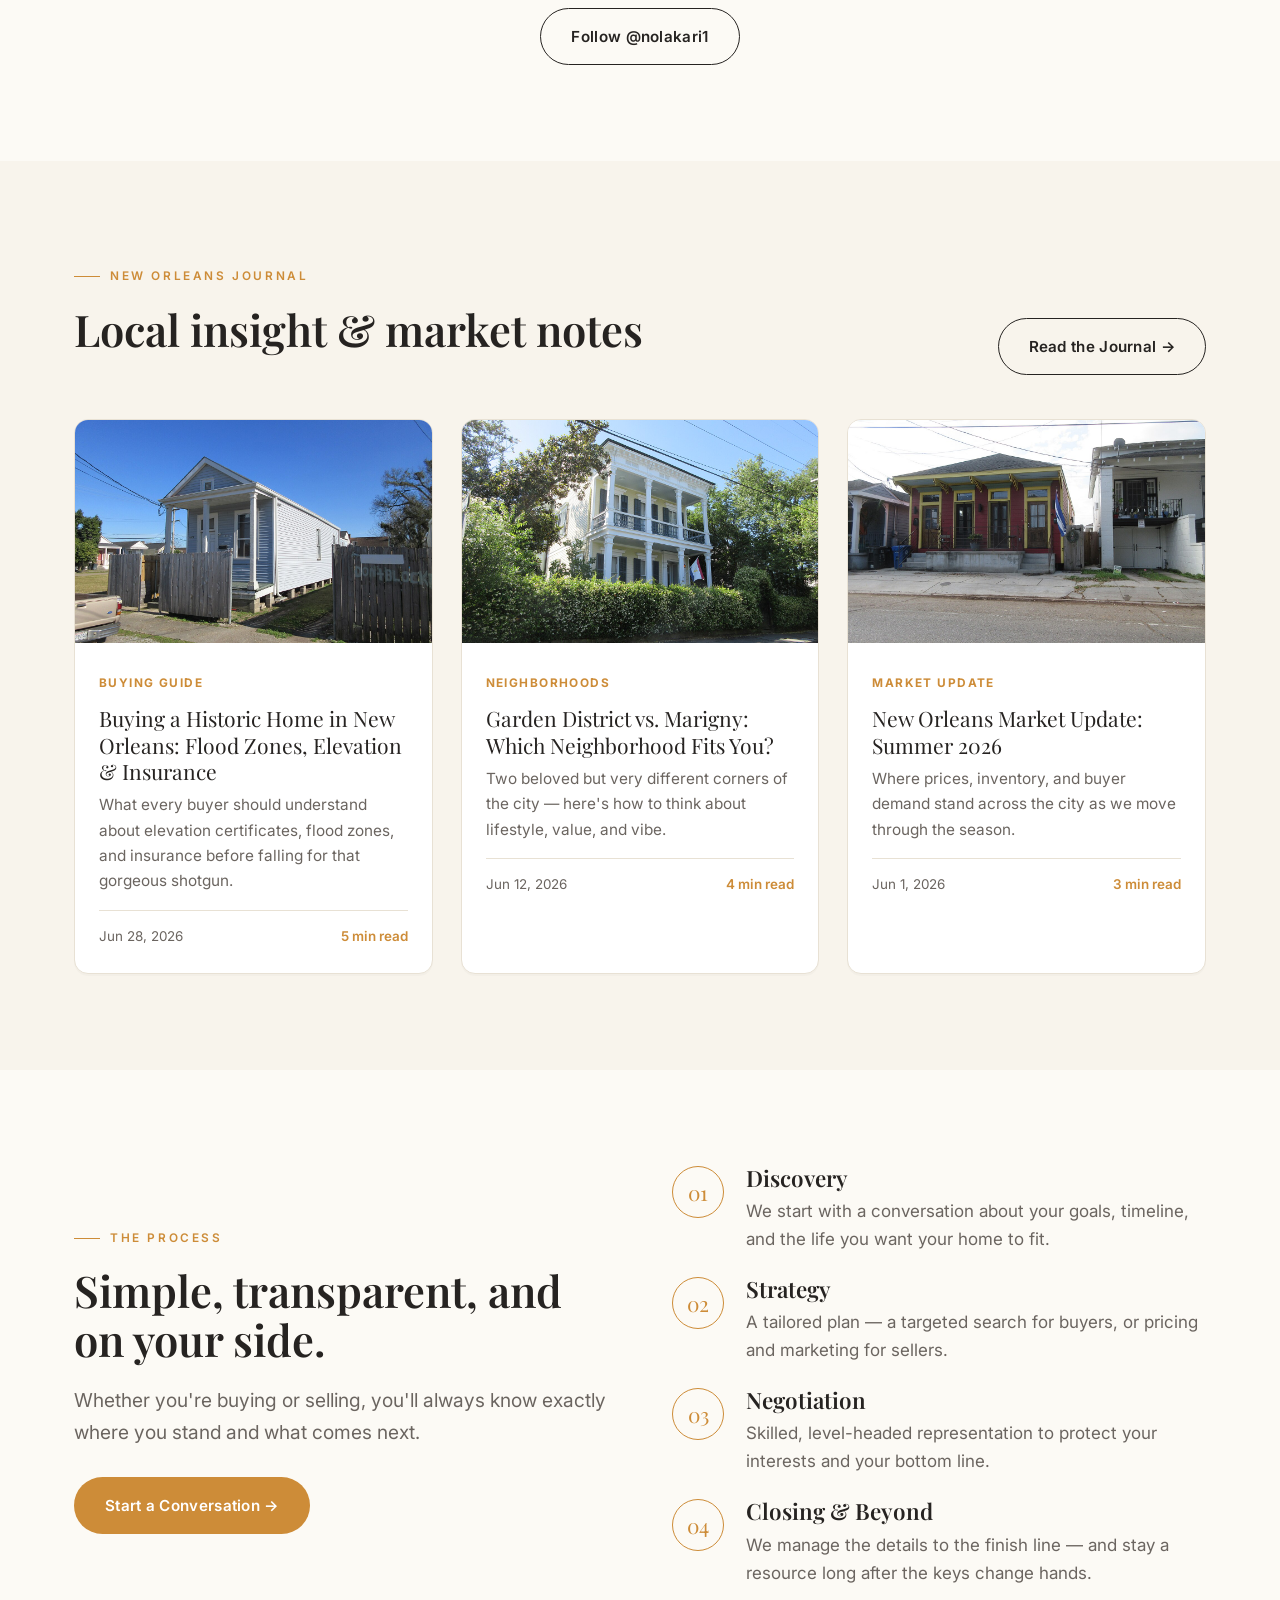
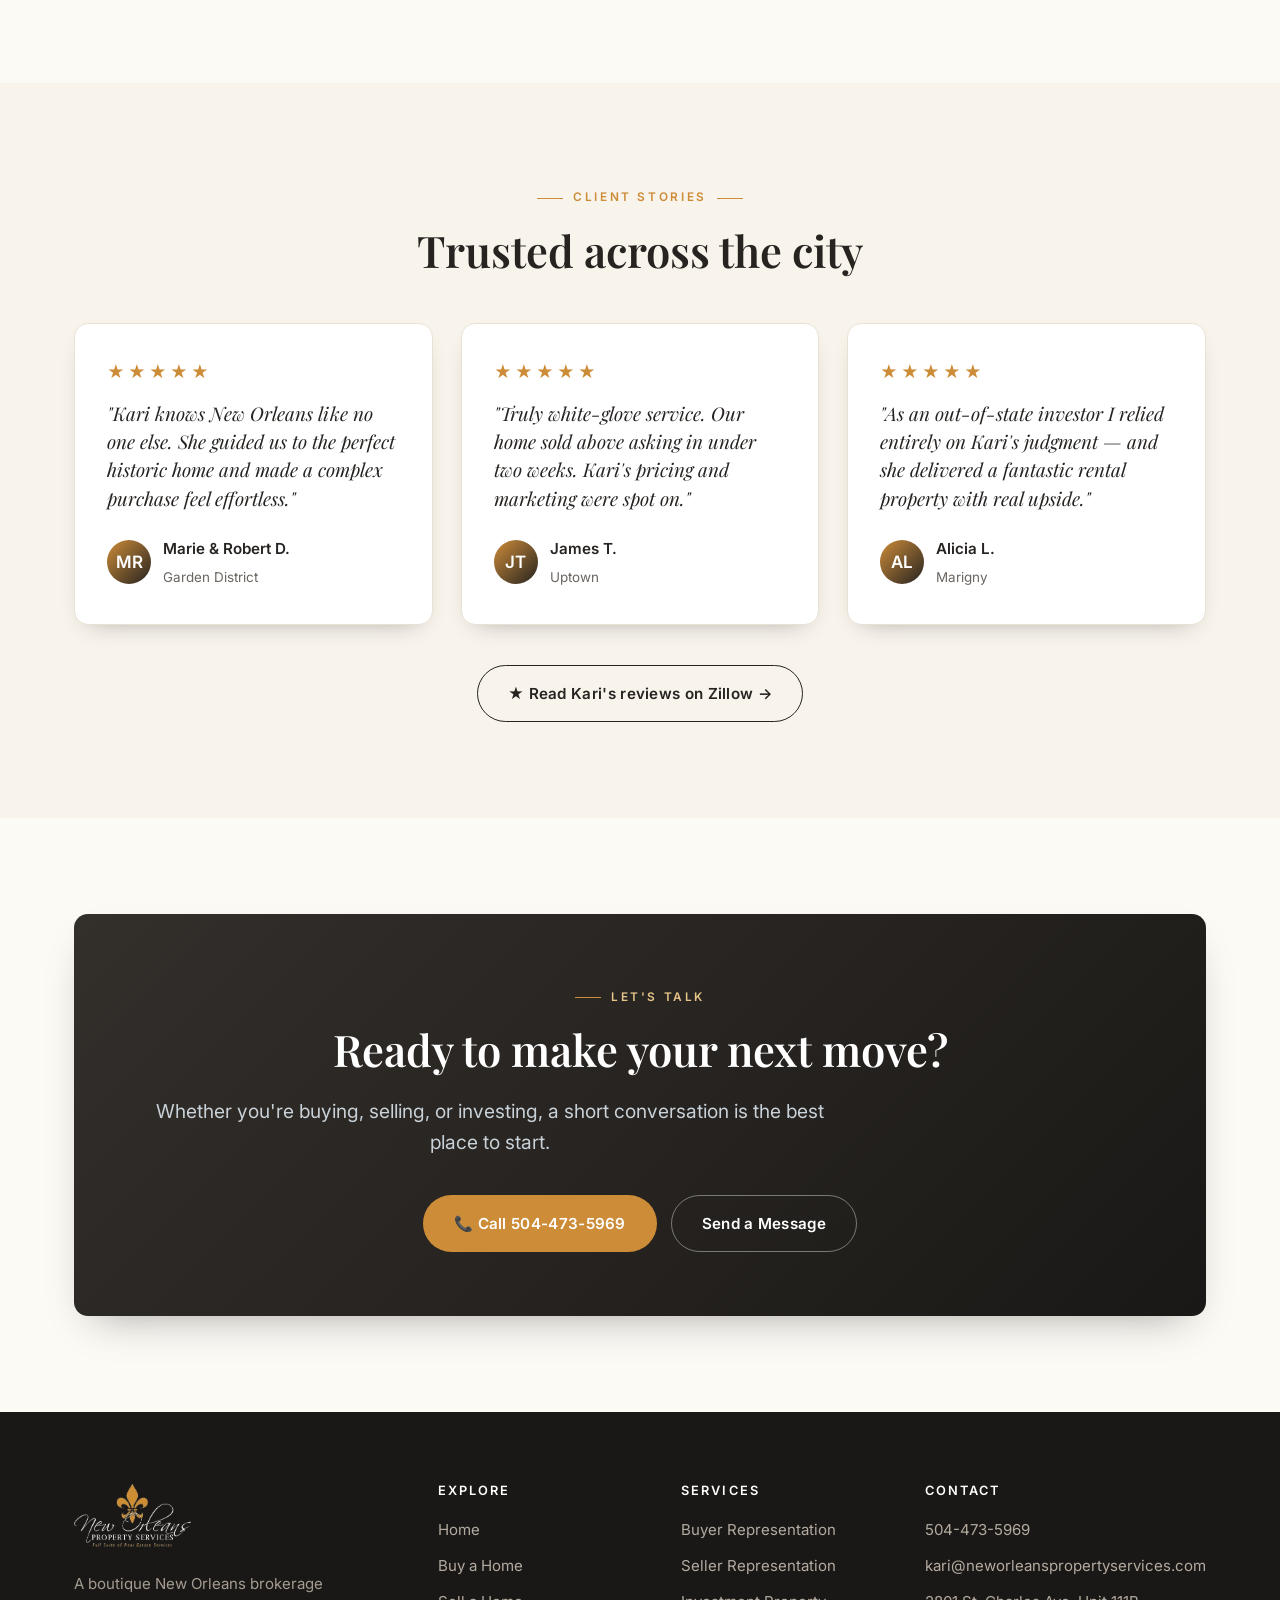
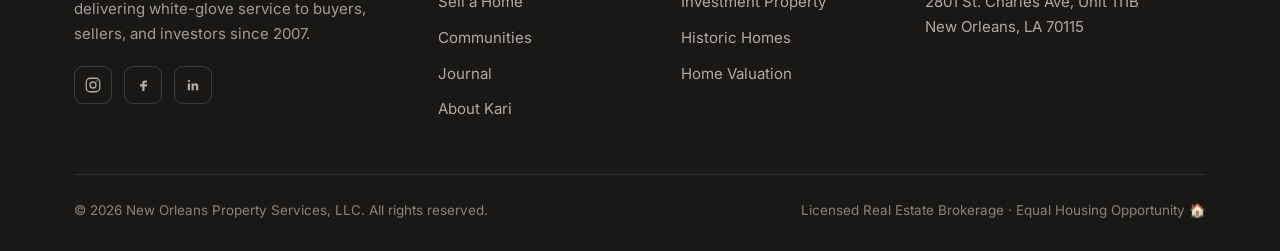
==== commit a68d79bd: "Refresh Market Pulse to Redfin data for 3 months ending September 2026 Co-Authored-By: Claude Opus 5" ====
--- a/index.html
+++ b/index.html
@@ -138,12 +138,12 @@
       <p class="lead center">A current snapshot of the New Orleans market.</p>
     </div>
     <div class="grid grid--4 reveal" style="margin-top:44px">
-      <div class="mstat"><div class="n">$354K</div><div class="l">Median Sale Price</div><div class="d up">5.7% YoY</div></div>
-      <div class="mstat"><div class="n">75</div><div class="l">Median Days on Market</div><div class="d dn">1 day faster</div></div>
-      <div class="mstat"><div class="n">$212</div><div class="l">Median $ / Sq Ft</div><div class="d dn">0.5% YoY</div></div>
-      <div class="mstat"><div class="n">1,072</div><div class="l">Homes Sold &middot; May</div><div class="d up">15% YoY</div></div>
-    </div>
-    <p class="center" style="color:var(--muted);font-size:.82rem;margin-top:22px">New Orleans &middot; 3 months ending May 2026. Source: <a href="https://www.redfin.com/city/14233/LA/New-Orleans/housing-market" target="_blank" rel="noopener">Redfin</a>.</p>
+      <div class="mstat"><div class="n">$327K</div><div class="l">Median Sale Price</div><div class="d up">3.8% YoY</div></div>
+      <div class="mstat"><div class="n">70</div><div class="l">Median Days on Market</div><div class="d dn">14 days faster</div></div>
+      <div class="mstat"><div class="n">$178</div><div class="l">Median $ / Sq Ft</div><div class="d dn">3.5% YoY</div></div>
+      <div class="mstat"><div class="n">908</div><div class="l">Homes Sold &middot; September</div><div class="d dn">1.4% YoY</div></div>
+    </div>
+    <p class="center" style="color:var(--muted);font-size:.82rem;margin-top:22px">New Orleans &middot; 3 months ending September 2026. Source: <a href="https://www.redfin.com/city/14233/LA/New-Orleans/housing-market" target="_blank" rel="noopener">Redfin</a>.</p>
   </div>
 </section>
 
